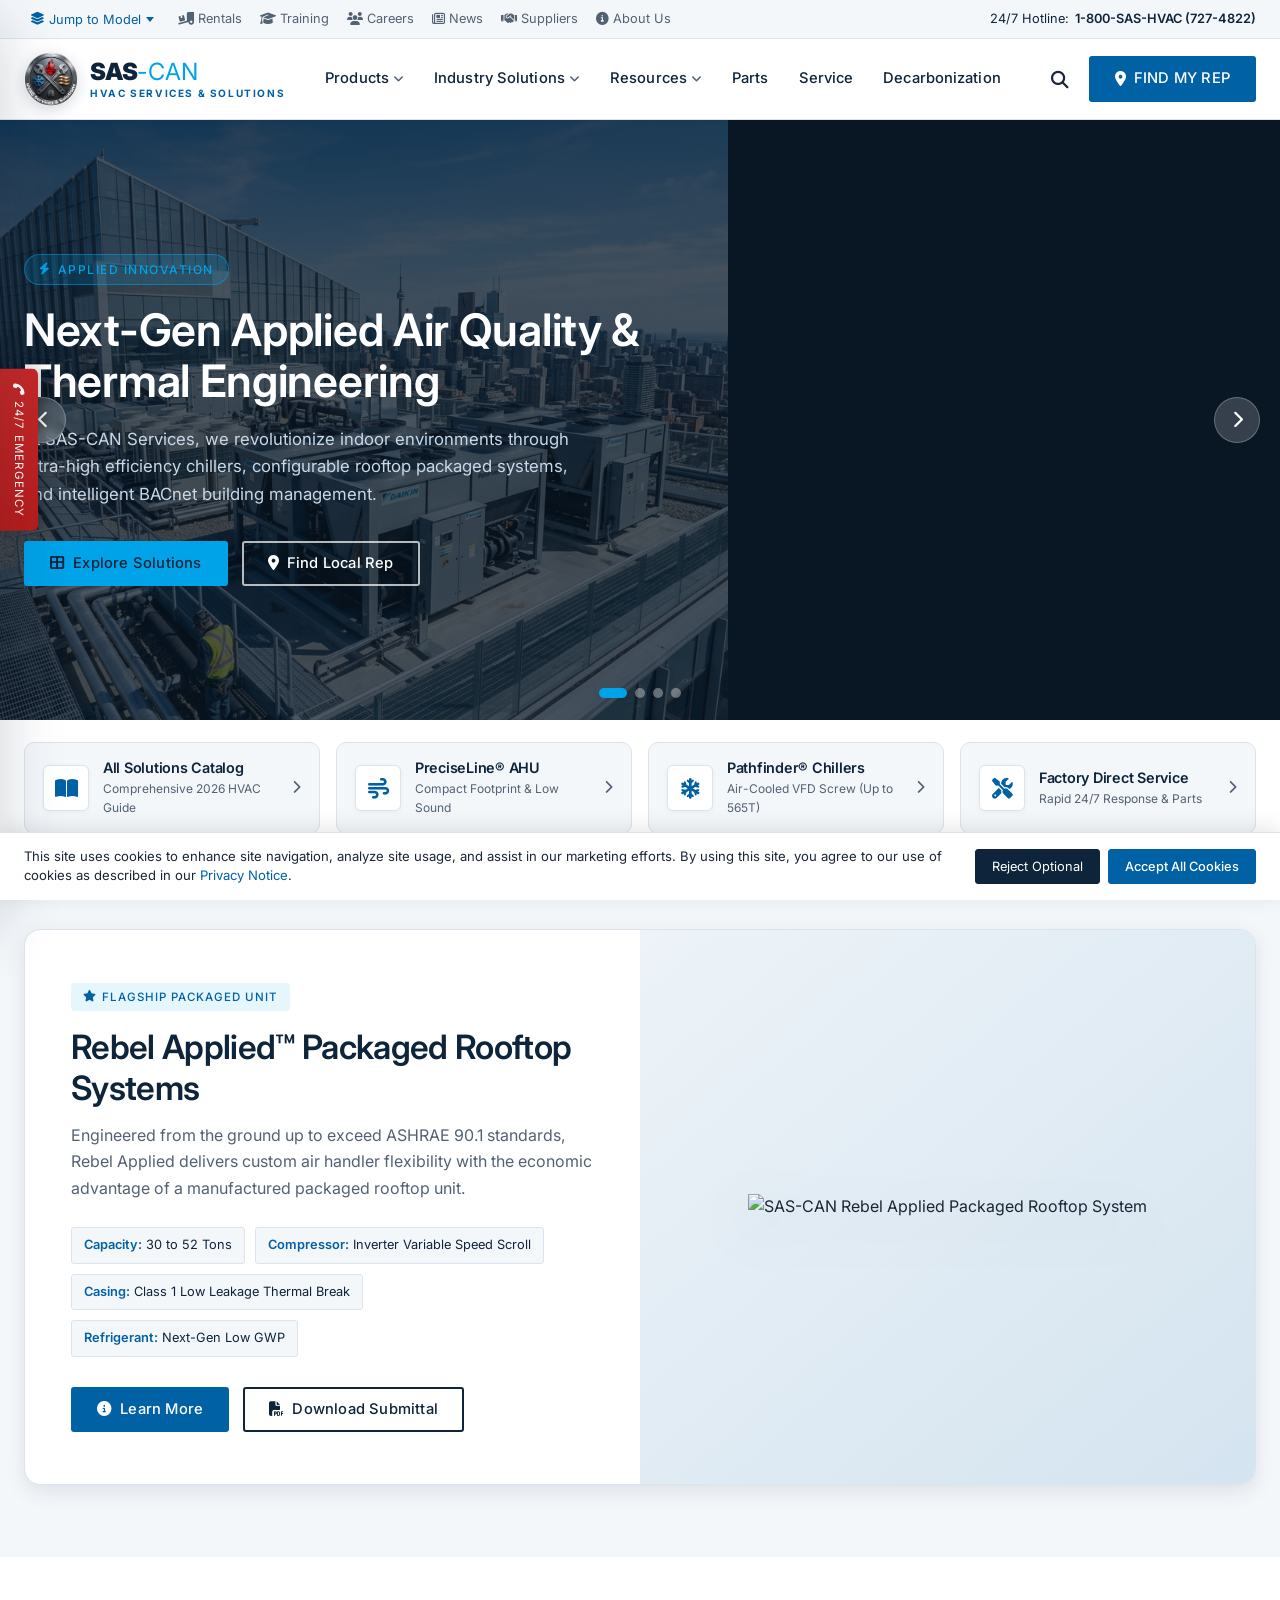
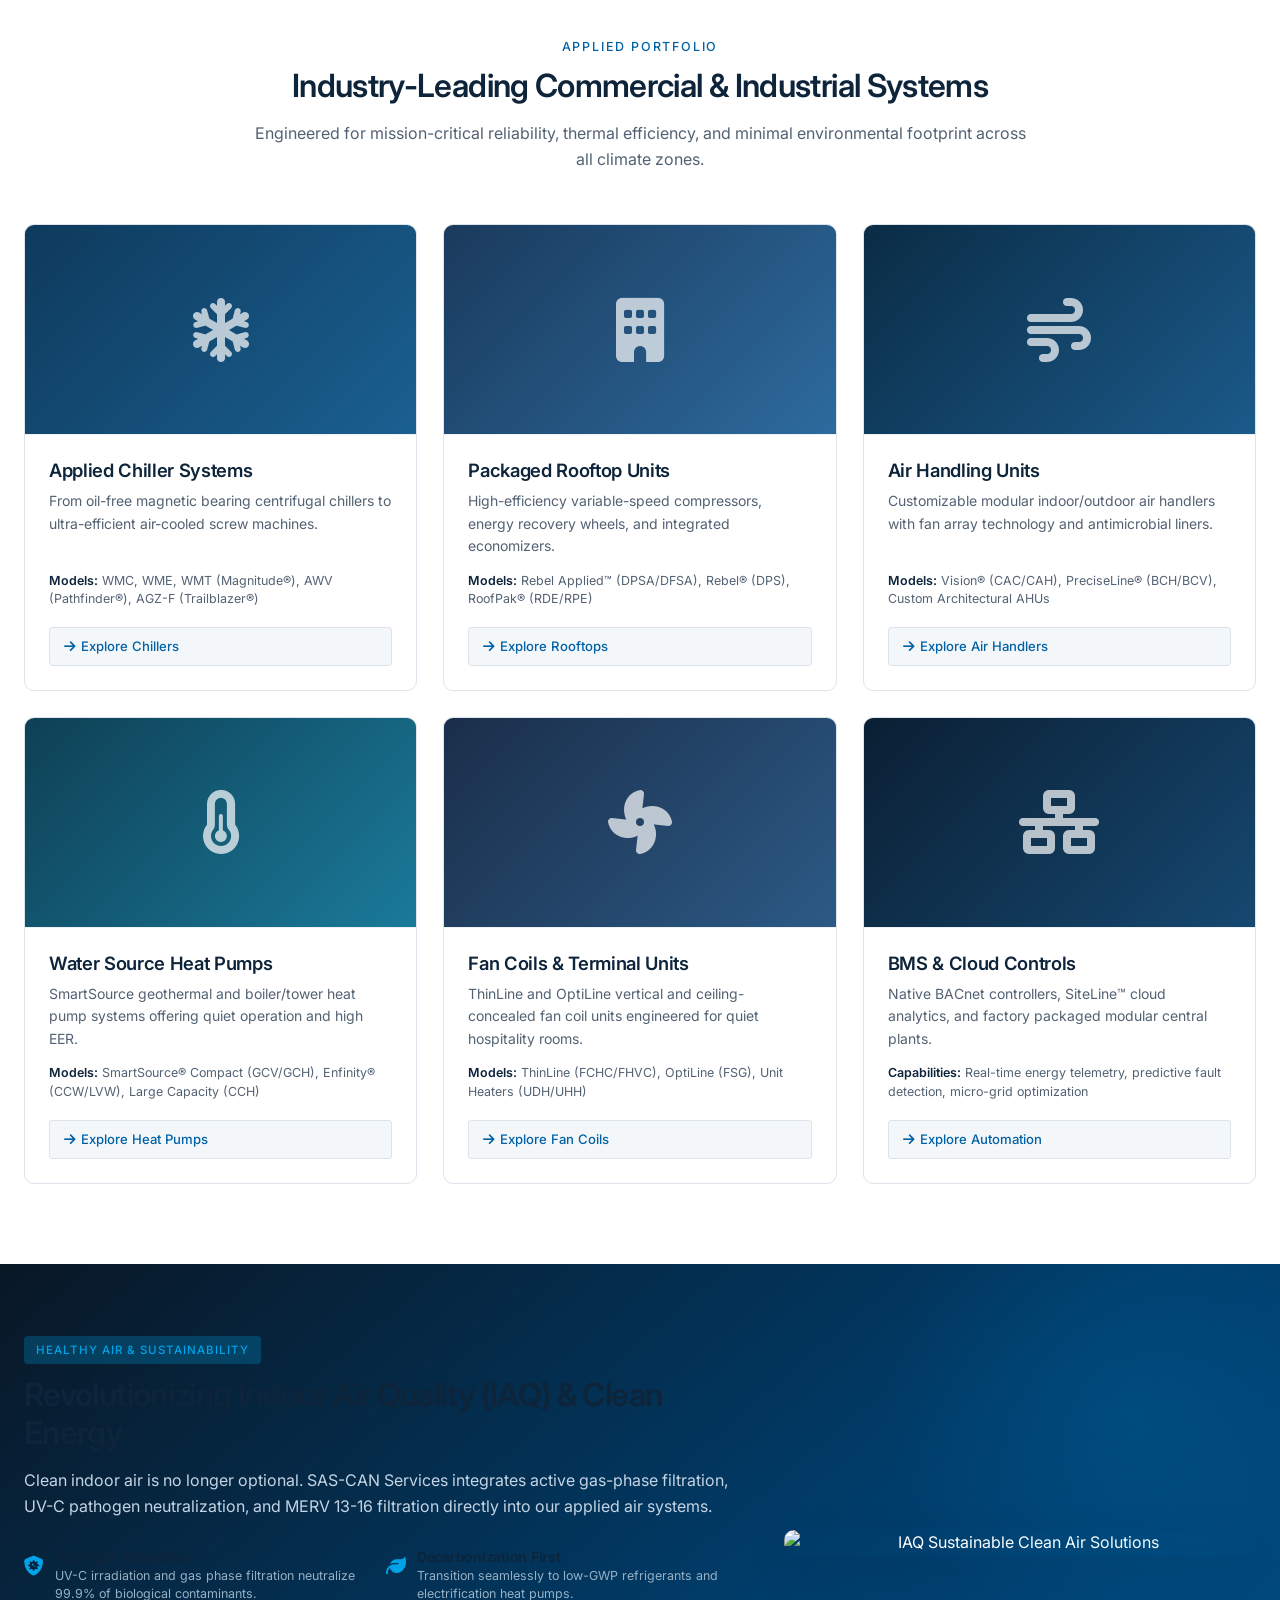
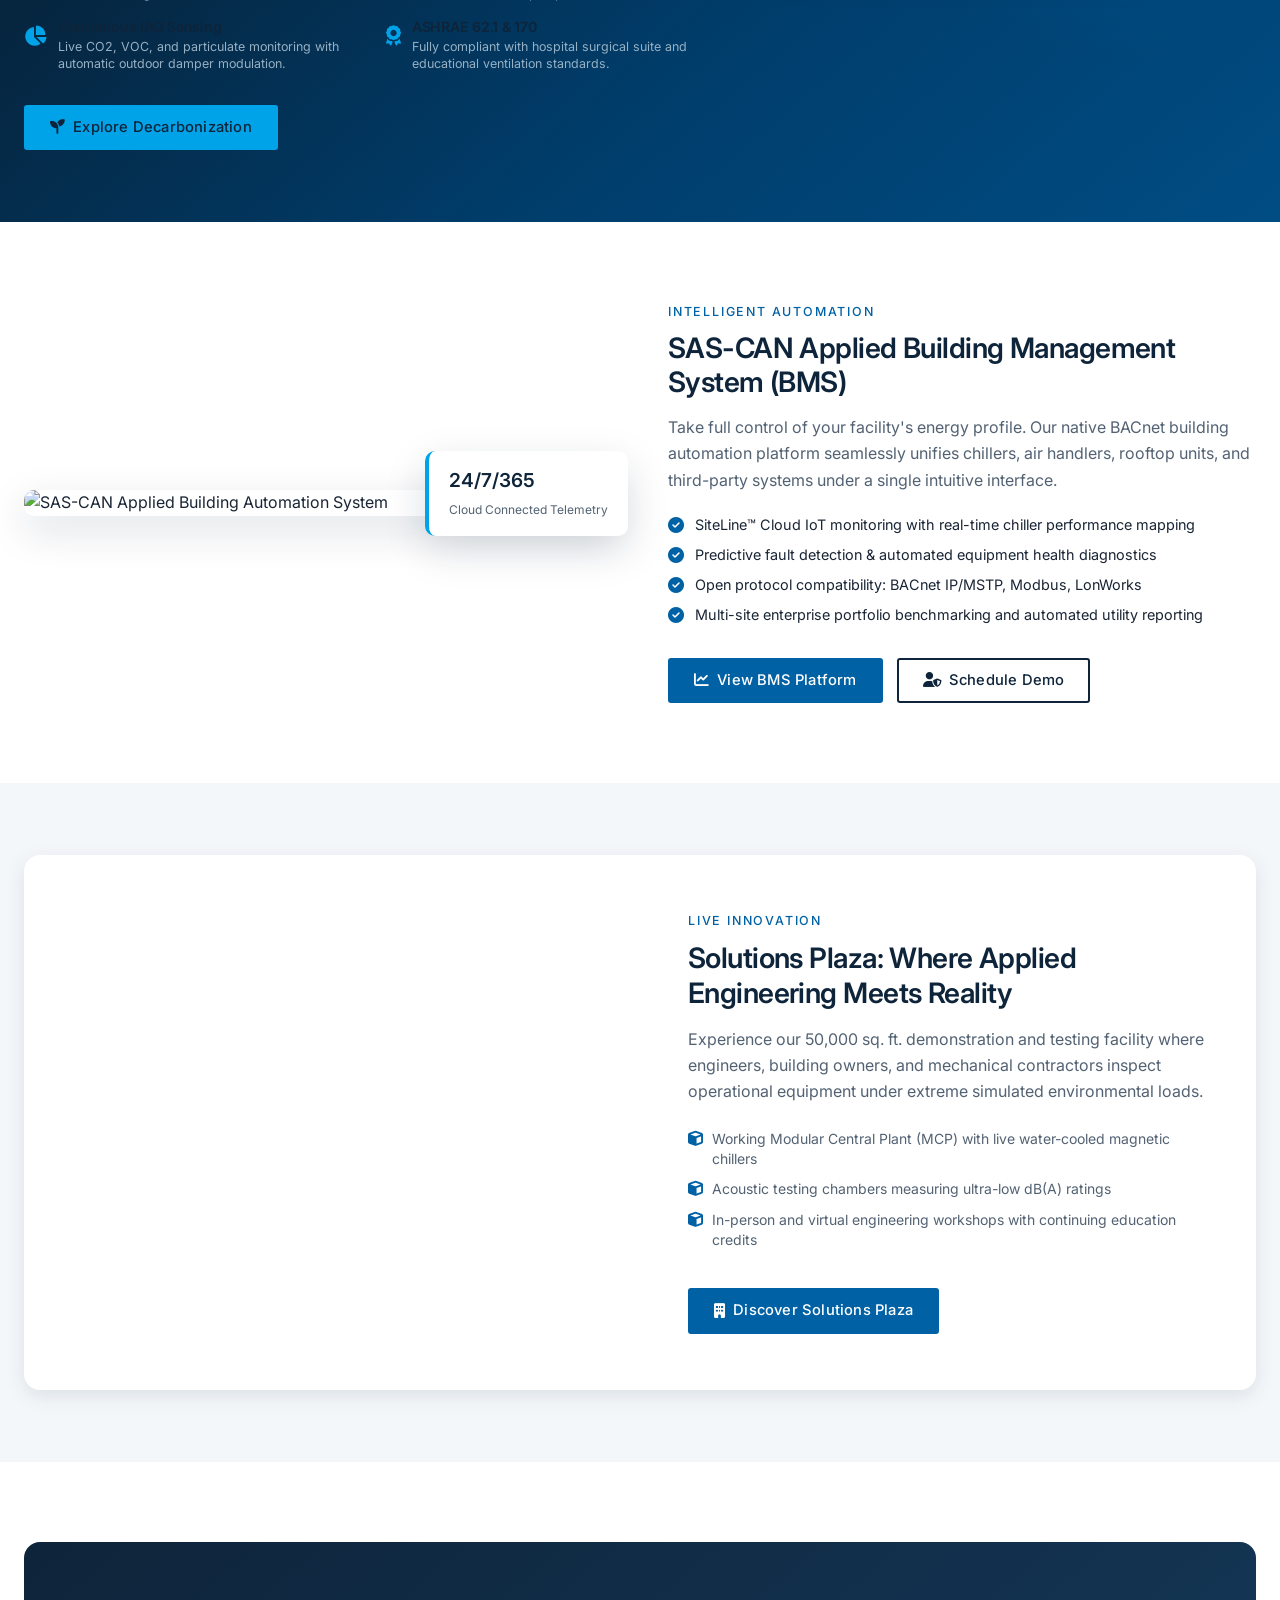
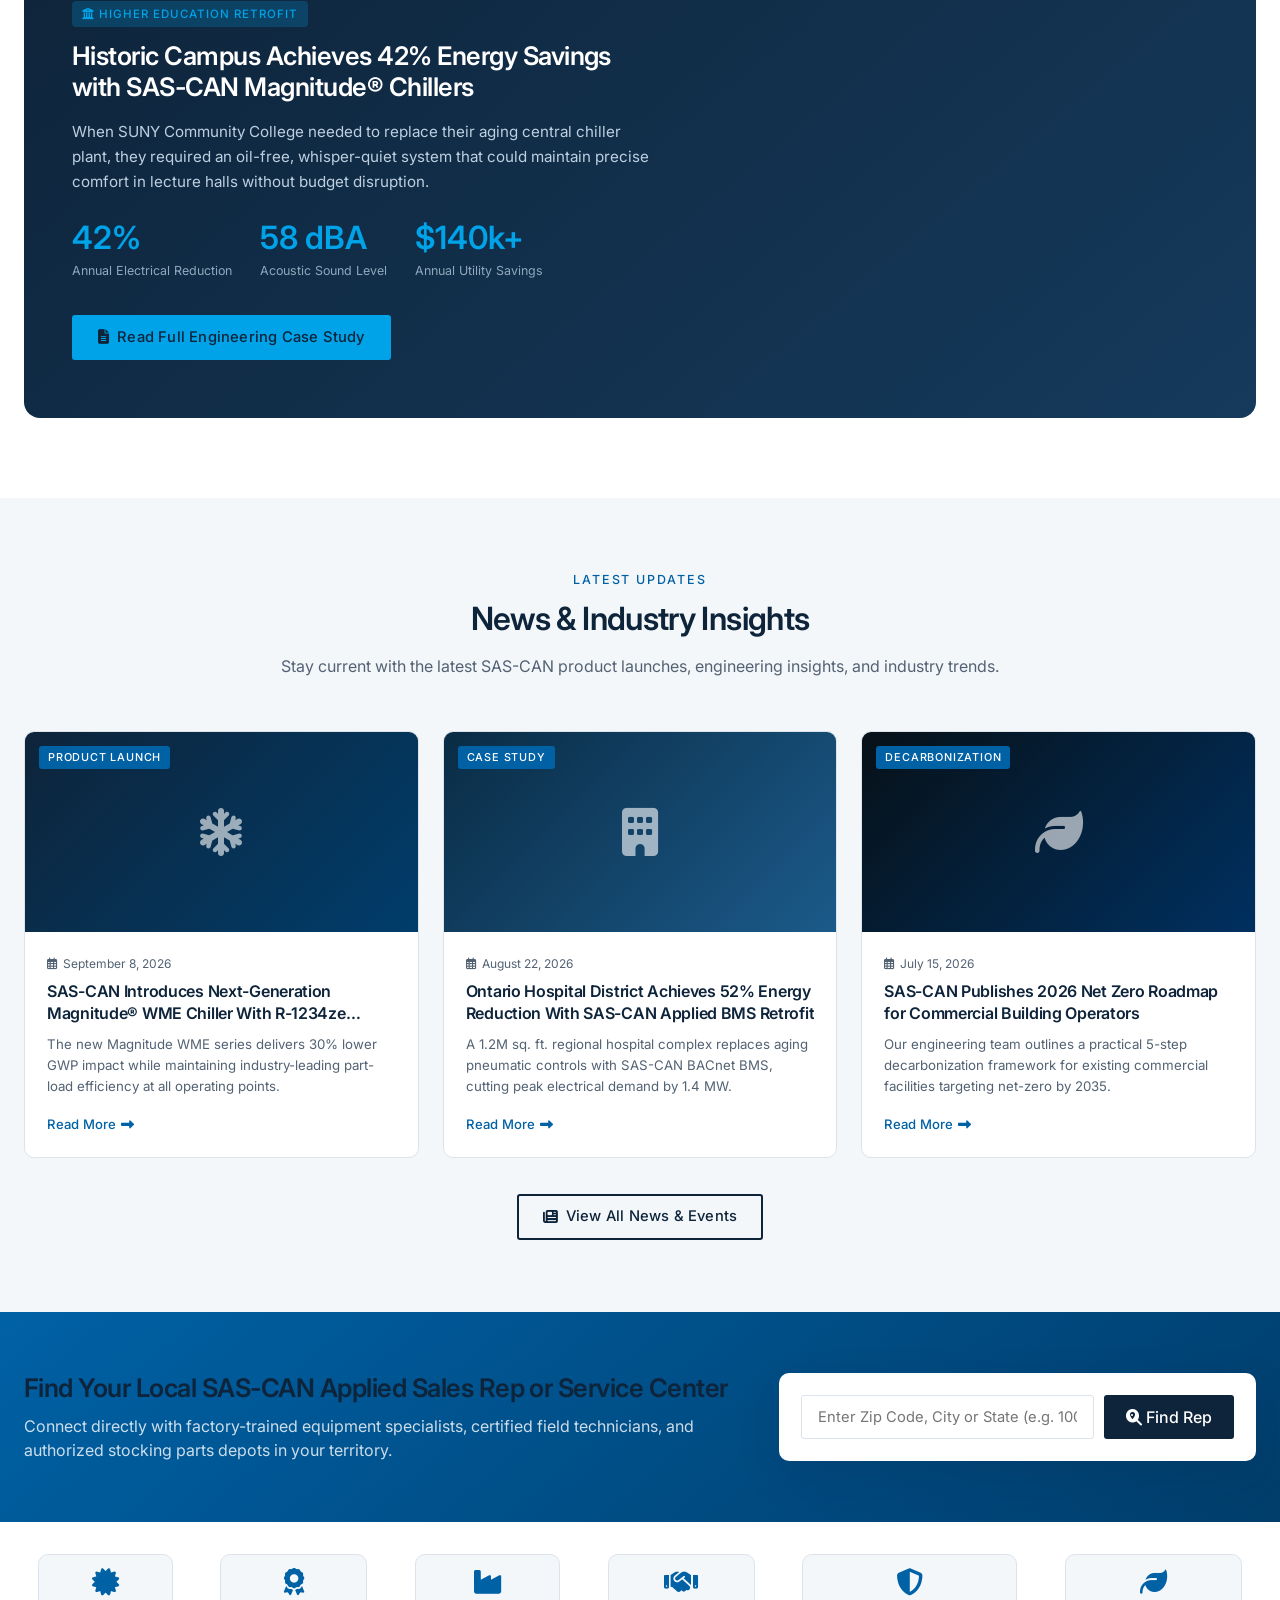
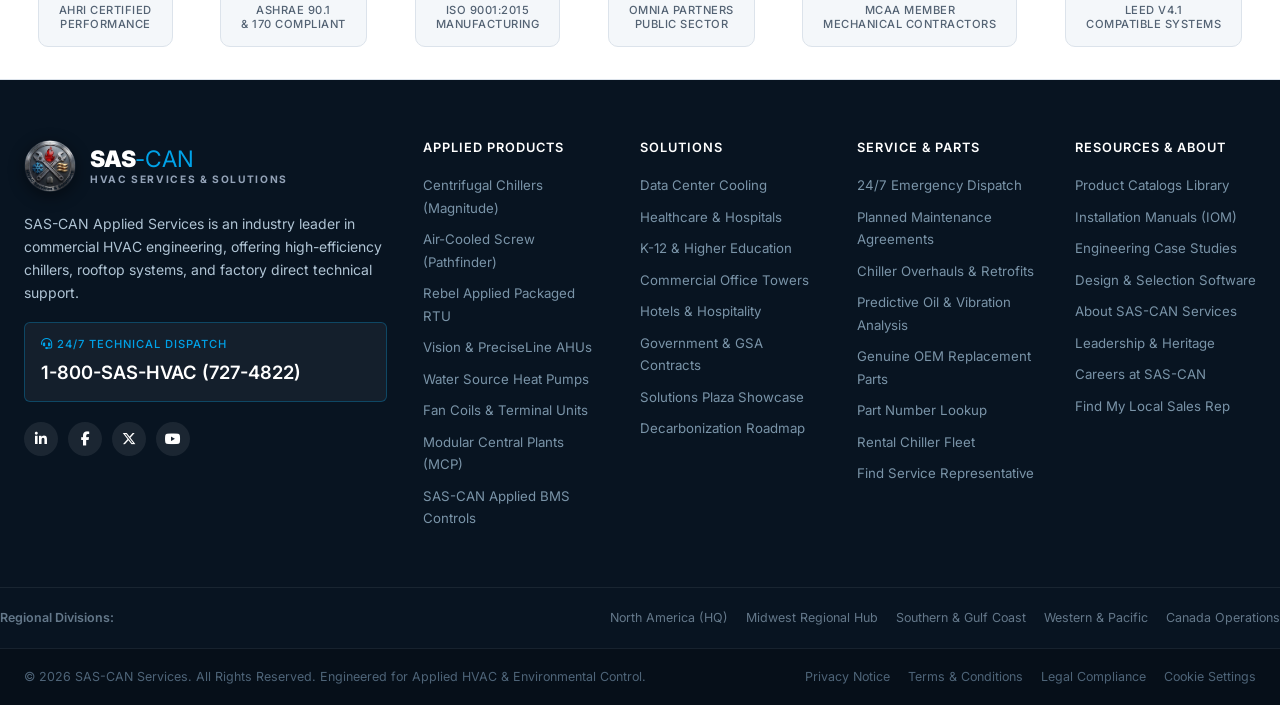
==== index.html @ 88816f7f "feat: complete SAS-CAN Services applied HVAC platform with custom branding, mega menus, and professi" ====
<!DOCTYPE html>
<html lang="en">
<head>
  <meta charset="UTF-8">
  <meta name="viewport" content="width=device-width, initial-scale=1.0">
  <title>SAS-CAN Services | Commercial &amp; Industrial Applied HVAC Solutions</title>
  <meta name="description" content="At SAS-CAN Services, we apply next-generation solutions to modern-day air quality and industrial cooling. Discover how we are revolutionizing indoor environments with high-efficiency chillers, rooftop systems, and intelligent BMS controls.">
  <meta property="og:title" content="SAS-CAN Services | Commercial &amp; Industrial Applied HVAC Solutions">
  <meta property="og:description" content="Next-gen solutions for modern indoor environments, chillers, air handlers, rooftop systems, and 24/7 factory service.">
  <meta property="og:type" content="website">

  <!-- Google Fonts: Roboto & Inter -->
  <link rel="preconnect" href="https://fonts.googleapis.com">
  <link rel="preconnect" href="https://fonts.gstatic.com" crossorigin>
  <link href="https://fonts.googleapis.com/css2?family=Inter:wght@400;500;600;700;800;900&family=Roboto:wght@300;400;500;700;900&display=swap" rel="stylesheet">

  <!-- FontAwesome Icons -->
  <link rel="stylesheet" href="https://cdnjs.cloudflare.com/ajax/libs/font-awesome/6.4.0/css/all.min.css">

  <!-- Master Stylesheet -->
  <link rel="stylesheet" href="assets/css/style.css">
  <!-- Favicon -->
  <link rel="icon" type="image/png" href="assets/images/logo.png">
  <link rel="apple-touch-icon" href="assets/images/logo.png">
</head>
<body>

  <!-- Skip to main content (Accessibility) -->
  <a href="#main-content" class="skip-link">Skip to main content</a>

  <!-- ==========================================================================
       TOP UTILITY BAR
       ========================================================================== -->
  <div class="top-utility-bar">
    <div class="container">
      <div class="top-utility-left">
        <!-- Jump to Model Interactive Picker -->
        <div class="jump-to-model-wrapper">
          <button type="button" class="jump-btn" id="jump-to-model-btn" aria-expanded="false">
            <i class="fas fa-layer-group"></i>
            <span>Jump to Model</span>
            <span class="jump-arrow"></span>
          </button>
          
          <div class="jump-dropdown" id="jump-model-menu">
            <input type="text" class="jump-search-input" id="jump-model-search" placeholder="Filter model code (e.g. WMC, BCH)...">
            <div class="jump-model-grid">
              <a href="rooftop-systems.html#rebel" class="jump-model-item">AEQ</a>
              <a href="chillers.html#trailblazer" class="jump-model-item">AGZ-F</a>
              <a href="rooftop-systems.html" class="jump-model-item">AR</a>
              <a href="rooftop-systems.html" class="jump-model-item">ARQ</a>
              <a href="air-handlers.html#preciseline" class="jump-model-item">BCH</a>
              <a href="air-handlers.html#preciseline" class="jump-model-item">BCV</a>
              <a href="air-handlers.html#vision" class="jump-model-item">CAC</a>
              <a href="air-handlers.html#vision" class="jump-model-item">CAH</a>
              <a href="products.html#heat-pumps" class="jump-model-item">CCH</a>
              <a href="products.html#heat-pumps" class="jump-model-item">CCW</a>
              <a href="rooftop-systems.html#rebel-applied" class="jump-model-item">DFSA</a>
              <a href="rooftop-systems.html#rebel" class="jump-model-item">DPS</a>
              <a href="rooftop-systems.html#rebel-applied" class="jump-model-item">DPSA</a>
              <a href="products.html#fan-coils" class="jump-model-item">FCHC</a>
              <a href="products.html#fan-coils" class="jump-model-item">FSG</a>
              <a href="products.html#heat-pumps" class="jump-model-item">GCV</a>
              <a href="products.html#filtration" class="jump-model-item">GPC</a>
              <a href="chillers.html#templifier" class="jump-model-item">HSC</a>
              <a href="products.html#modular" class="jump-model-item">MCP</a>
              <a href="rooftop-systems.html#maverick" class="jump-model-item">MPS I</a>
              <a href="rooftop-systems.html#maverick" class="jump-model-item">MPS II</a>
              <a href="products.html#vav" class="jump-model-item">MQFCI6</a>
              <a href="air-handlers.html#skyline" class="jump-model-item">OAC</a>
              <a href="rooftop-systems.html#roofpak" class="jump-model-item">RDE</a>
              <a href="products.html#heat-pumps" class="jump-model-item">SVC</a>
              <a href="products.html#self-contained" class="jump-model-item">SWP</a>
              <a href="chillers.html#magnitude" class="jump-model-item">WDC</a>
              <a href="chillers.html#magnitude" class="jump-model-item">WMC</a>
              <a href="chillers.html#magnitude" class="jump-model-item">WME</a>
              <a href="chillers.html#pathfinder" class="jump-model-item">AWV</a>
              <a href="chillers.html#navigator" class="jump-model-item">WWV</a>
            </div>
          </div>
        </div>

        <a href="products.html#rentals"><i class="fas fa-truck-loading"></i> Rentals</a>
        <a href="resources.html#training"><i class="fas fa-graduation-cap"></i> Training</a>
        <a href="about-us.html#careers"><i class="fas fa-users"></i> Careers</a>
        <a href="resources.html#news"><i class="far fa-newspaper"></i> News</a>
        <a href="about-us.html#suppliers"><i class="fas fa-handshake"></i> Suppliers</a>
        <a href="about-us.html"><i class="fas fa-info-circle"></i> About Us</a>
      </div>

      <div class="top-utility-right">
        <div class="top-phone-highlight">
          <span>24/7 Hotline:</span> <a href="tel:18007274822" style="color:var(--navy);font-weight:600;">1-800-SAS-HVAC (727-4822)</a>
        </div>
      </div>
    </div>
  </div>

  <!-- ==========================================================================
       MAIN SITE HEADER & MEGA MENUS
       ========================================================================== -->
  <header class="site-header">
    <div class="container header-inner">
      <!-- Custom SAS-CAN Vector Brand Logo -->
      <a href="index.html" class="brand-logo" title="SAS-CAN Services Homepage">
        <img src="assets/images/logo.png" alt="SAS-CAN Services Logo" class="brand-logo-img">
        <div class="brand-text">
          <span class="brand-title">SAS<span class="brand-accent">-CAN</span></span>
          <span class="brand-subtitle">HVAC SERVICES &amp; SOLUTIONS</span>
        </div>
      </a>

      <!-- Main Navigation -->
      <nav class="main-nav" aria-label="Main Navigation">
        <ul class="nav-list">

          <!-- Products Mega-Menu -->
          <li class="nav-item has-mega">
            <a href="products.html" class="nav-link active">Products <i class="fas fa-angle-down" style="font-size:0.75rem;margin-left:4px;"></i></a>
            <div class="mega-menu">
              <div class="container mega-grid-products">
                <!-- Col 1 -->
                <div>
                  <h4 class="mega-col-title">Rooftop &amp; Air Systems</h4>
                  <ul class="mega-link-list">
                    <li><a href="rooftop-systems.html">Rooftop Systems <span class="badge-tag">Rebel Applied</span></a></li>
                    <li><a href="rooftop-systems.html#rebel">Rebel Packaged Heat Pump</a></li>
                    <li><a href="rooftop-systems.html#roofpak">RoofPak Commercial (Up to 150T)</a></li>
                    <li><a href="rooftop-systems.html#maverick">Maverick Packaged Units</a></li>
                    <li><a href="air-handlers.html">Air Handlers Overview</a></li>
                    <li><a href="air-handlers.html#vision">Vision Indoor Air Handlers</a></li>
                    <li><a href="air-handlers.html#preciseline">PreciseLine Compact AHU</a></li>
                    <li><a href="air-handlers.html#custom">Custom Air Handling Units</a></li>
                  </ul>
                </div>

                <!-- Col 2 -->
                <div>
                  <h4 class="mega-col-title">Chillers &amp; Applied</h4>
                  <ul class="mega-link-list">
                    <li><a href="chillers.html">Chillers Family Overview</a></li>
                    <li><a href="chillers.html#magnitude">Magnitude&reg; Centrifugal (Magnetic)</a></li>
                    <li><a href="chillers.html#pathfinder">Pathfinder&reg; Air-Cooled Screw</a></li>
                    <li><a href="chillers.html#trailblazer">Trailblazer&reg; Air-Cooled Scroll</a></li>
                    <li><a href="chillers.html#navigator">Navigator&reg; Water-Cooled Screw</a></li>
                    <li><a href="chillers.html#templifier">Templifier&reg; Heat Recovery Chiller</a></li>
                    <li><a href="products.html#condensers">Air-Cooled Condensers</a></li>
                    <li><a href="products.html#rentals">Rental Chiller Systems</a></li>
                  </ul>
                </div>

                <!-- Col 3 -->
                <div>
                  <h4 class="mega-col-title">Terminal &amp; Specialty</h4>
                  <ul class="mega-link-list">
                    <li><a href="products.html#fan-coils">Fan Coils (ThinLine &amp; OptiLine)</a></li>
                    <li><a href="products.html#heat-pumps">Water Source Heat Pumps (WSHP)</a></li>
                    <li><a href="products.html#self-contained">Self-Contained Systems (SWP)</a></li>
                    <li><a href="products.html#vav">VAV Terminal Units</a></li>
                    <li><a href="products.html#unit-ventilators">Unit Ventilators</a></li>
                    <li><a href="products.html#coils">Chilled Water &amp; DX Coils</a></li>
                    <li><a href="products.html#filtration">Gas-Phase Filtration &amp; IAQ</a></li>
                  </ul>
                </div>

                <!-- Col 4 -->
                <div>
                  <h4 class="mega-col-title">Controls &amp; Plant</h4>
                  <ul class="mega-link-list">
                    <li><a href="products.html#bms">SAS-CAN Applied BMS Controls</a></li>
                    <li><a href="products.html#siteline">SiteLine&#8482; Cloud IoT Monitoring</a></li>
                    <li><a href="products.html#modular">Modular Central Plants (MCP)</a></li>
                    <li><a href="decarbonization.html">Decarbonization Technologies</a></li>
                    <li><a href="services.html">Factory Certified Services</a></li>
                    <li><a href="parts.html">Genuine OEM Replacement Parts</a></li>
                  </ul>
                </div>

                <!-- Col 5: Featured Card -->
                <div class="mega-featured-card">
                  <div>
                    <span class="badge-tag" style="background:#00a2e8;color:#0e243a;margin-bottom:8px;display:inline-block;">2026 Edition</span>
                    <h4>All Solutions Catalog</h4>
                    <p>Get the complete 84-page engineering guide covering our comprehensive applied HVAC portfolio.</p>
                  </div>
                  <a href="resources.html#catalog" class="btn-card"><i class="fas fa-download"></i> Download Catalog</a>
                </div>
              </div>
            </div>
          </li>

          <!-- Industry Solutions Mega-Menu -->
          <li class="nav-item has-mega">
            <a href="industry-solutions.html" class="nav-link">Industry Solutions <i class="fas fa-angle-down" style="font-size:0.75rem;margin-left:4px;"></i></a>
            <div class="mega-menu">
              <div class="container mega-grid-solutions">
                <div>
                  <h4 class="mega-col-title">Mission-Critical &amp; Health</h4>
                  <a href="industry-solutions.html#datacenter" class="solution-card-link">
                    <div class="solution-icon"><i class="fas fa-server"></i></div>
                    <div class="solution-info">
                      <h5>Data Centers</h5>
                      <p>Ultra-reliable free-cooling chillers &amp; modular plants.</p>
                    </div>
                  </a>
                  <a href="industry-solutions.html#healthcare" class="solution-card-link">
                    <div class="solution-icon"><i class="fas fa-hospital"></i></div>
                    <div class="solution-info">
                      <h5>Healthcare &amp; Hospitals</h5>
                      <p>ASHRAE 170 compliance, HEPA filtration &amp; cleanrooms.</p>
                    </div>
                  </a>
                  <a href="industry-solutions.html#iaq" class="solution-card-link">
                    <div class="solution-icon"><i class="fas fa-wind"></i></div>
                    <div class="solution-info">
                      <h5>Indoor Air Quality (IAQ)</h5>
                      <p>Next-gen air purification and virus protection.</p>
                    </div>
                  </a>
                </div>

                <div>
                  <h4 class="mega-col-title">Commercial &amp; Education</h4>
                  <a href="industry-solutions.html#education" class="solution-card-link">
                    <div class="solution-icon"><i class="fas fa-school"></i></div>
                    <div class="solution-info">
                      <h5>K-12 &amp; Higher Education</h5>
                      <p>Acoustically silent classrooms &amp; lowest life cycle cost.</p>
                    </div>
                  </a>
                  <a href="industry-solutions.html#commercial" class="solution-card-link">
                    <div class="solution-icon"><i class="fas fa-building"></i></div>
                    <div class="solution-info">
                      <h5>Commercial Office Towers</h5>
                      <p>Tenant submetering, zone comfort &amp; energy ratings.</p>
                    </div>
                  </a>
                  <a href="industry-solutions.html#retail" class="solution-card-link">
                    <div class="solution-icon"><i class="fas fa-shopping-bag"></i></div>
                    <div class="solution-info">
                      <h5>Retail &amp; Supermarkets</h5>
                      <p>High-efficiency packaged rooftops with heat recovery.</p>
                    </div>
                  </a>
                </div>

                <div>
                  <h4 class="mega-col-title">Specialty &amp; Public</h4>
                  <a href="industry-solutions.html#sports" class="solution-card-link">
                    <div class="solution-icon"><i class="fas fa-ticket-alt"></i></div>
                    <div class="solution-info">
                      <h5>Sports &amp; Entertainment</h5>
                      <p>Massive CFM airflow and rapid load adaptation.</p>
                    </div>
                  </a>
                  <a href="industry-solutions.html#hospitality" class="solution-card-link">
                    <div class="solution-icon"><i class="fas fa-hotel"></i></div>
                    <div class="solution-info">
                      <h5>Hotels &amp; Hospitality</h5>
                      <p>Whisper-quiet fan coils &amp; intelligent occupancy BMS.</p>
                    </div>
                  </a>
                  <a href="industry-solutions.html#government" class="solution-card-link">
                    <div class="solution-icon"><i class="fas fa-landmark"></i></div>
                    <div class="solution-info">
                      <h5>Government &amp; GSA</h5>
                      <p>OMNIA Partners cooperative purchasing program.</p>
                    </div>
                  </a>
                </div>

                <div class="mega-featured-card">
                  <div>
                    <span class="badge-tag" style="background:#00a2e8;color:#0e243a;margin-bottom:8px;display:inline-block;">Engineering Lab</span>
                    <h4>Solutions Plaza</h4>
                    <p>Experience our live innovation center featuring operational magnetic chillers and live air handler testing.</p>
                  </div>
                  <a href="industry-solutions.html#solutions-plaza" class="btn-card"><i class="fas fa-eye"></i> Explore Plaza</a>
                </div>
              </div>
            </div>
          </li>

          <!-- Resources Mega-Menu -->
          <li class="nav-item has-mega">
            <a href="resources.html" class="nav-link">Resources <i class="fas fa-angle-down" style="font-size:0.75rem;margin-left:4px;"></i></a>
            <div class="mega-menu">
              <div class="container mega-grid-resources">
                <div>
                  <h4 class="mega-col-title">Documentation &amp; Manuals</h4>
                  <ul class="mega-link-list">
                    <li><a href="resources.html#catalogs"><i class="fas fa-file-alt"></i> Product Catalogs Library</a></li>
                    <li><a href="resources.html#iom"><i class="fas fa-tools"></i> Installation &amp; Operation Manuals (IOM)</a></li>
                    <li><a href="resources.html#brochures"><i class="fas fa-book-open"></i> Technical Product Brochures</a></li>
                    <li><a href="resources.html#submittals"><i class="fas fa-clipboard-check"></i> Submittal Data Sheets</a></li>
                  </ul>
                </div>

                <div>
                  <h4 class="mega-col-title">Engineering &amp; Design</h4>
                  <ul class="mega-link-list">
                    <li><a href="resources.html#software"><i class="fas fa-desktop"></i> Design Software &amp; Selection Tools</a></li>
                    <li><a href="resources.html#controls"><i class="fas fa-network-wired"></i> Controls &amp; BACnet Integration</a></li>
                    <li><a href="resources.html#bim"><i class="fas fa-cubes"></i> BIM / Revit 3D Models</a></li>
                    <li><a href="resources.html#archived"><i class="fas fa-archive"></i> Archived Legacy Documentation</a></li>
                  </ul>
                </div>

                <div>
                  <h4 class="mega-col-title">Case Studies &amp; Media</h4>
                  <ul class="mega-link-list">
                    <li><a href="resources.html#casestudies"><i class="fas fa-chart-line"></i> Engineering Case Studies</a></li>
                    <li><a href="resources.html#videos"><i class="fas fa-video"></i> Video Library &amp; Tech Webinars</a></li>
                    <li><a href="resources.html#photos"><i class="fas fa-camera"></i> Equipment Photo Gallery</a></li>
                  </ul>
                </div>

                <div class="mega-featured-card">
                  <div>
                    <h4>Need Selection Software?</h4>
                    <p>Run energy simulations, acoustic ratings, and equipment sizing with our proprietary engineer suite.</p>
                  </div>
                  <a href="resources.html#software" class="btn-card"><i class="fas fa-download"></i> Access Software</a>
                </div>
              </div>
            </div>
          </li>

          <!-- Direct Links -->
          <li class="nav-item"><a href="parts.html" class="nav-link">Parts</a></li>
          <li class="nav-item"><a href="services.html" class="nav-link">Service</a></li>
          <li class="nav-item"><a href="decarbonization.html" class="nav-link">Decarbonization</a></li>
        </ul>
      </nav>

      <!-- Right Action Items -->
      <div class="header-actions">
        <!-- Global Search Trigger -->
        <button type="button" class="header-search-btn trigger-global-search" title="Search products, manuals and parts" aria-label="Search">
          <i class="fas fa-search"></i>
        </button>

        <!-- Find My Rep CTA -->
        <a href="rep-locator.html" class="btn btn-rep-locator">
          <i class="fas fa-map-marker-alt"></i> Find My Rep
        </a>

        <!-- Mobile Drawer Toggle -->
        <button type="button" class="mobile-toggle" id="mobile-menu-toggle" aria-label="Open mobile navigation">
          <i class="fas fa-bars"></i>
        </button>
      </div>
    </div>
  </header>

  <!-- ==========================================================================
       GLOBAL SEARCH OVERLAY
       ========================================================================== -->
  <div class="search-overlay" id="global-search-overlay">
    <div class="search-overlay-inner">
      <button type="button" class="search-overlay-close" id="global-search-close" aria-label="Close search">&times;</button>
      <form class="search-form-global" id="global-search-form">
        <input type="search" class="search-input-global" id="global-search-input" placeholder="Search products, model codes, manuals, or parts..." autocomplete="off">
        <button type="submit" class="search-btn-global">Search</button>
      </form>
      <div class="search-suggestions-title">Trending Searches:</div>
      <div class="search-tags">
        <span class="search-tag" data-search="Magnitude">Magnitude Chillers</span>
        <span class="search-tag" data-search="Rebel Applied">Rebel Applied RTU</span>
        <span class="search-tag" data-search="PreciseLine">PreciseLine AHU</span>
        <span class="search-tag" data-search="BMS">Building Automation (BMS)</span>
        <span class="search-tag" data-search="Pathfinder">Pathfinder Chiller</span>
        <span class="search-tag" data-search="IOM">IOM Manuals</span>
        <span class="search-tag" data-search="Compressor">OEM Compressors</span>
      </div>
    </div>
  </div>

  <!-- ==========================================================================
       MOBILE NAVIGATION DRAWER
       ========================================================================== -->
  <!-- Mobile Drawer Overlay -->
  <div class="mobile-drawer-overlay"></div>

  <!-- Mobile Navigation Drawer -->
  <nav id="mobile-drawer" aria-label="Mobile Navigation">
    <div class="mobile-drawer-header">
      <a href="index.html" class="drawer-brand-logo" title="SAS-CAN Services Homepage">
        <img src="assets/images/logo.png" alt="SAS-CAN Services Logo" class="drawer-logo-img">
        <div class="brand-text">
          <span class="brand-title" style="font-size:1.25rem;">SAS<span class="brand-accent">-CAN</span></span>
          <span class="brand-subtitle" style="font-size:0.58rem;letter-spacing:1.2px;">HVAC SERVICES</span>
        </div>
      </a>
      <button type="button" class="mobile-drawer-close" aria-label="Close navigation">&times;</button>
    </div>

    <ul class="mobile-nav-list">
      <li><a href="index.html" class="mobile-nav-link"><i class="fas fa-home"></i> Home</a></li>
      <li><a href="products.html" class="mobile-nav-link"><i class="fas fa-th-large"></i> Products Overview</a></li>
      <li><a href="chillers.html" class="mobile-sub-link">Chillers &amp; Magnitude</a></li>
      <li><a href="rooftop-systems.html" class="mobile-sub-link">Rooftop Systems &amp; Rebel</a></li>
      <li><a href="air-handlers.html" class="mobile-sub-link">Air Handlers &amp; PreciseLine</a></li>
      <li><a href="industry-solutions.html" class="mobile-nav-link"><i class="fas fa-industry"></i> Industry Solutions</a></li>
      <li><a href="resources.html" class="mobile-nav-link"><i class="fas fa-book"></i> Engineering Resources</a></li>
      <li><a href="parts.html" class="mobile-nav-link"><i class="fas fa-cogs"></i> OEM Parts Depot</a></li>
      <li><a href="services.html" class="mobile-nav-link"><i class="fas fa-tools"></i> 24/7 Factory Services</a></li>
      <li><a href="decarbonization.html" class="mobile-nav-link"><i class="fas fa-leaf"></i> Decarbonization</a></li>
      <li><a href="about-us.html" class="mobile-nav-link"><i class="fas fa-info-circle"></i> About SAS-CAN</a></li>
      <li><a href="rep-locator.html" class="mobile-nav-link" style="color:var(--blue)"><i class="fas fa-map-marker-alt"></i> Find My Rep</a></li>
    </ul>

    <div class="mobile-drawer-footer">
      <span class="footer-label"><i class="fas fa-headset" style="color:var(--cyan)"></i> Emergency 24/7 Dispatch</span>
      <a href="tel:18007274822" class="footer-phone"><i class="fas fa-phone-alt"></i> 1-800-SAS-HVAC</a>
    </div>
  </nav>

  <!-- ==========================================================================
       HERO CAROUSEL SLIDER SECTION
       ========================================================================== -->
  <section class="hero-slider-section" id="main-content">
    <div class="hero-slider-container">

      <!-- Slide 1: Next-Gen Applied Solutions & Rooftop (Active) -->
      <div class="hero-slide active" style="background-image: url('assets/images/hero-rooftop.jpg');">
        <div class="hero-overlay"></div>
        <div class="container">
          <div class="hero-content">
            <span class="hero-eyebrow"><i class="fas fa-bolt"></i> Applied Innovation</span>
            <h1 class="hero-title">Next-Gen Applied Air Quality &amp; Thermal Engineering</h1>
            <p class="hero-description">
              At SAS-CAN Services, we revolutionize indoor environments through ultra-high efficiency chillers, configurable rooftop packaged systems, and intelligent BACnet building management.
            </p>
            <div class="hero-buttons">
              <a href="products.html" class="btn btn-cyan"><i class="fas fa-th-large"></i> Explore Solutions</a>
              <a href="rep-locator.html" class="btn btn-outline-white"><i class="fas fa-map-marker-alt"></i> Find Local Rep</a>
            </div>
          </div>
        </div>
      </div>

      <!-- Slide 2: Magnitude Oil-Free Magnetic Bearing Chillers -->
      <div class="hero-slide" style="background-image: url('assets/images/hero-chiller.jpg');">
        <div class="hero-overlay"></div>
        <div class="container">
          <div class="hero-content">
            <span class="hero-eyebrow"><i class="fas fa-shield-alt"></i> Zero Friction Magnetic Levitation</span>
            <h2 class="hero-title">Magnitude&reg; Magnetic Bearing Centrifugal Chillers</h2>
            <p class="hero-description">
              Industry-leading magnetic bearing technology eliminates oil management, provides whisper-quiet sound levels, and slashes lifecycle operating costs by up to 40%.
            </p>
            <div class="hero-buttons">
              <a href="chillers.html#magnitude" class="btn btn-cyan"><i class="fas fa-arrow-right"></i> Explore Magnitude</a>
              <a href="services.html" class="btn btn-outline-white"><i class="fas fa-headset"></i> Chiller Overhauls</a>
            </div>
          </div>
        </div>
      </div>

      <!-- Slide 3: PreciseLine Compact Air Handlers -->
      <div class="hero-slide" style="background-image: url('assets/images/hero-airhandlers.jpg');">
        <div class="hero-overlay"></div>
        <div class="container">
          <div class="hero-content">
            <span class="hero-eyebrow"><i class="fas fa-wind"></i> Superior Air Quality</span>
            <h2 class="hero-title">PreciseLine&reg; Compact Air Handling Units</h2>
            <p class="hero-description">
              Engineered to fit into tight mechanical spaces without sacrificing premium thermal break performance, advanced fan arrays, and HEPA-grade filtration.
            </p>
            <div class="hero-buttons">
              <a href="air-handlers.html#preciseline" class="btn btn-cyan"><i class="fas fa-sliders-h"></i> Configure Unit</a>
              <a href="resources.html#brochures" class="btn btn-outline-white"><i class="fas fa-download"></i> View Specs</a>
            </div>
          </div>
        </div>
      </div>

      <!-- Slide 4: 24/7 Factory Certified Emergency Service -->
      <div class="hero-slide" style="background-image: url('assets/images/hero-service.jpg');">
        <div class="hero-overlay"></div>
        <div class="container">
          <div class="hero-content">
            <span class="hero-eyebrow"><i class="fas fa-wrench"></i> Certified Technicians</span>
            <h2 class="hero-title">24/7/365 Emergency Service &amp; Factory Maintenance</h2>
            <p class="hero-description">
              Our factory-trained technicians keep mission-critical facilities running at peak efficiency with predictive oil analysis, chiller overhaul services, and genuine OEM parts.
            </p>
            <div class="hero-buttons">
              <a href="services.html" class="btn btn-cyan"><i class="fas fa-calendar-check"></i> Request Service</a>
              <a href="tel:18007274822" class="btn btn-outline-white"><i class="fas fa-phone-alt"></i> Call 1-800-SAS-HVAC</a>
            </div>
          </div>
        </div>
      </div>

    </div>

    <!-- Slider Nav Controls -->
    <button type="button" class="slider-ctrl-btn slider-prev" id="hero-slider-prev" aria-label="Previous slide"><i class="fas fa-chevron-left"></i></button>
    <button type="button" class="slider-ctrl-btn slider-next" id="hero-slider-next" aria-label="Next slide"><i class="fas fa-chevron-right"></i></button>

    <!-- Slider Dots -->
    <div class="slider-dots">
      <button type="button" class="slider-dot active" aria-label="Slide 1"></button>
      <button type="button" class="slider-dot" aria-label="Slide 2"></button>
      <button type="button" class="slider-dot" aria-label="Slide 3"></button>
      <button type="button" class="slider-dot" aria-label="Slide 4"></button>
    </div>
  </section>

  <!-- ==========================================================================
       QUICK ACCESS HIGHLIGHT BAR
       ========================================================================== -->
  <section class="quick-tiles-bar">
    <div class="container">
      <div class="quick-tiles-grid">
        <a href="resources.html#catalogs" class="quick-tile">
          <div class="quick-tile-icon"><i class="fas fa-book-open"></i></div>
          <div class="quick-tile-text">
            <h4>All Solutions Catalog</h4>
            <p>Comprehensive 2026 HVAC Guide</p>
          </div>
          <i class="fas fa-chevron-right quick-tile-arrow"></i>
        </a>

        <a href="air-handlers.html#preciseline" class="quick-tile">
          <div class="quick-tile-icon"><i class="fas fa-wind"></i></div>
          <div class="quick-tile-text">
            <h4>PreciseLine&reg; AHU</h4>
            <p>Compact Footprint &amp; Low Sound</p>
          </div>
          <i class="fas fa-chevron-right quick-tile-arrow"></i>
        </a>

        <a href="chillers.html#pathfinder" class="quick-tile">
          <div class="quick-tile-icon"><i class="fas fa-snowflake"></i></div>
          <div class="quick-tile-text">
            <h4>Pathfinder&reg; Chillers</h4>
            <p>Air-Cooled VFD Screw (Up to 565T)</p>
          </div>
          <i class="fas fa-chevron-right quick-tile-arrow"></i>
        </a>

        <a href="services.html" class="quick-tile">
          <div class="quick-tile-icon"><i class="fas fa-tools"></i></div>
          <div class="quick-tile-text">
            <h4>Factory Direct Service</h4>
            <p>Rapid 24/7 Response &amp; Parts</p>
          </div>
          <i class="fas fa-chevron-right quick-tile-arrow"></i>
        </a>
      </div>
    </div>
  </section>

  <!-- ==========================================================================
       PRODUCT SPOTLIGHT SECTION (REBEL APPLIED)
       ========================================================================== -->
  <section class="spotlight-section">
    <div class="container">
      <div class="spotlight-card">
        <div class="spotlight-info">
          <span class="spotlight-badge"><i class="fas fa-star"></i> Flagship Packaged Unit</span>
          <h2 class="spotlight-title">Rebel Applied&trade; Packaged Rooftop Systems</h2>
          <p class="spotlight-desc">
            Engineered from the ground up to exceed ASHRAE 90.1 standards, Rebel Applied delivers custom air handler flexibility with the economic advantage of a manufactured packaged rooftop unit.
          </p>

          <div class="spec-pills">
            <div class="spec-pill"><strong>Capacity:</strong> 30 to 52 Tons</div>
            <div class="spec-pill"><strong>Compressor:</strong> Inverter Variable Speed Scroll</div>
            <div class="spec-pill"><strong>Casing:</strong> Class 1 Low Leakage Thermal Break</div>
            <div class="spec-pill"><strong>Refrigerant:</strong> Next-Gen Low GWP</div>
          </div>

          <div style="display:flex;gap:14px;flex-wrap:wrap;">
            <a href="rooftop-systems.html#rebel-applied" class="btn btn-primary"><i class="fas fa-info-circle"></i> Learn More</a>
            <a href="resources.html#rebel-submittal" class="btn btn-outline-navy"><i class="fas fa-file-pdf"></i> Download Submittal</a>
          </div>
        </div>

        <div class="spotlight-image">
          <img src="https://dotcom.blob.core.windows.net/sitefinity/images/default-source/hero-images-(product-family-pages)/rooftop-systems_2bf88548-24b4-4f64-8053-dc8345e5e6a9.png?sfvrsn=eba63bbb_2" alt="SAS-CAN Rebel Applied Packaged Rooftop System">
        </div>
      </div>
    </div>
  </section>

  <!-- ==========================================================================
       PRODUCT CATEGORIES & FAMILIES
       ========================================================================== -->
  <section class="products-section">
    <div class="container">
      <div class="section-header">
        <span class="section-eyebrow">Applied Portfolio</span>
        <h2 class="section-title">Industry-Leading Commercial &amp; Industrial Systems</h2>
        <p class="section-desc">
          Engineered for mission-critical reliability, thermal efficiency, and minimal environmental footprint across all climate zones.
        </p>
      </div>

      <div class="product-categories-grid">

        <!-- Card 1: Chillers -->
        <div class="product-cat-card fade-up">
          <div class="product-cat-img fallback-chillers">
            <img src="https://dotcom.blob.core.windows.net/sitefinity/images/default-source/about-us/menu-chillers-v3.png?sfvrsn=73cecbd_1" alt="SAS-CAN Applied Chillers" data-fallback-icon="fa-snowflake" onerror="this.style.display='none';this.parentElement.insertAdjacentHTML('beforeend','<i class=&quot;fas fa-snowflake product-cat-img-icon&quot;></i>')">
          </div>
          <div class="product-cat-content">
            <h3 class="product-cat-title">Applied Chiller Systems</h3>
            <p class="product-cat-desc">From oil-free magnetic bearing centrifugal chillers to ultra-efficient air-cooled screw machines.</p>
            <div class="product-cat-models"><strong>Models:</strong> WMC, WME, WMT (Magnitude&reg;), AWV (Pathfinder&reg;), AGZ-F (Trailblazer&reg;)</div>
            <a href="chillers.html" class="product-card-cta"><i class="fas fa-arrow-right"></i> Explore Chillers</a>
          </div>
        </div>

        <!-- Card 2: Rooftop Systems -->
        <div class="product-cat-card fade-up">
          <div class="product-cat-img fallback-rooftop">
            <img src="https://dotcom.blob.core.windows.net/sitefinity/images/default-source/hero-images-(product-family-pages)/rooftop-systems_2bf88548-24b4-4f64-8053-dc8345e5e6a9.png?sfvrsn=eba63bbb_2" alt="SAS-CAN Rooftop Systems" onerror="this.style.display='none';this.parentElement.insertAdjacentHTML('beforeend','<i class=&quot;fas fa-building product-cat-img-icon&quot;></i>')">
          </div>
          <div class="product-cat-content">
            <h3 class="product-cat-title">Packaged Rooftop Units</h3>
            <p class="product-cat-desc">High-efficiency variable-speed compressors, energy recovery wheels, and integrated economizers.</p>
            <div class="product-cat-models"><strong>Models:</strong> Rebel Applied&trade; (DPSA/DFSA), Rebel&reg; (DPS), RoofPak&reg; (RDE/RPE)</div>
            <a href="rooftop-systems.html" class="product-card-cta"><i class="fas fa-arrow-right"></i> Explore Rooftops</a>
          </div>
        </div>

        <!-- Card 3: Air Handlers -->
        <div class="product-cat-card fade-up">
          <div class="product-cat-img fallback-ahu">
            <img src="https://dotcom.blob.core.windows.net/sitefinity/images/default-source/home-carousel/carousel---preciseline-ahu---bottom-right.png?sfvrsn=532a5836_2" alt="SAS-CAN Air Handlers" onerror="this.style.display='none';this.parentElement.insertAdjacentHTML('beforeend','<i class=&quot;fas fa-wind product-cat-img-icon&quot;></i>')">
          </div>
          <div class="product-cat-content">
            <h3 class="product-cat-title">Air Handling Units</h3>
            <p class="product-cat-desc">Customizable modular indoor/outdoor air handlers with fan array technology and antimicrobial liners.</p>
            <div class="product-cat-models"><strong>Models:</strong> Vision&reg; (CAC/CAH), PreciseLine&reg; (BCH/BCV), Custom Architectural AHUs</div>
            <a href="air-handlers.html" class="product-card-cta"><i class="fas fa-arrow-right"></i> Explore Air Handlers</a>
          </div>
        </div>

        <!-- Card 4: Water Source Heat Pumps -->
        <div class="product-cat-card fade-up">
          <div class="product-cat-img fallback-wshp">
            <img src="https://dotcom.blob.core.windows.net/sitefinity/images/default-source/installation-photos/menu-wshp1ff745208-d1fa-45c2-af9a-da1db6865026.png?sfvrsn=c7630be4_1" alt="SAS-CAN Water Source Heat Pumps" onerror="this.style.display='none';this.parentElement.insertAdjacentHTML('beforeend','<i class=&quot;fas fa-thermometer-half product-cat-img-icon&quot;></i>')">
          </div>
          <div class="product-cat-content">
            <h3 class="product-cat-title">Water Source Heat Pumps</h3>
            <p class="product-cat-desc">SmartSource geothermal and boiler/tower heat pump systems offering quiet operation and high EER.</p>
            <div class="product-cat-models"><strong>Models:</strong> SmartSource&reg; Compact (GCV/GCH), Enfinity&reg; (CCW/LVW), Large Capacity (CCH)</div>
            <a href="products.html#heat-pumps" class="product-card-cta"><i class="fas fa-arrow-right"></i> Explore Heat Pumps</a>
          </div>
        </div>

        <!-- Card 5: Fan Coils & Coils -->
        <div class="product-cat-card fade-up">
          <div class="product-cat-img fallback-fancoil">
            <img src="https://dotcom.blob.core.windows.net/sitefinity/images/default-source/installation-photos/menu-fan-coild2aa06d1-f36c-4da7-8779-5619cd001193.png?sfvrsn=ba10fbfc_1" alt="SAS-CAN Fan Coils" onerror="this.style.display='none';this.parentElement.insertAdjacentHTML('beforeend','<i class=&quot;fas fa-fan product-cat-img-icon&quot;></i>')">
          </div>
          <div class="product-cat-content">
            <h3 class="product-cat-title">Fan Coils &amp; Terminal Units</h3>
            <p class="product-cat-desc">ThinLine and OptiLine vertical and ceiling-concealed fan coil units engineered for quiet hospitality rooms.</p>
            <div class="product-cat-models"><strong>Models:</strong> ThinLine (FCHC/FHVC), OptiLine (FSG), Unit Heaters (UDH/UHH)</div>
            <a href="products.html#fan-coils" class="product-card-cta"><i class="fas fa-arrow-right"></i> Explore Fan Coils</a>
          </div>
        </div>

        <!-- Card 6: BMS & Controls -->
        <div class="product-cat-card fade-up">
          <div class="product-cat-img fallback-bms">
            <img src="https://dotcom.blob.core.windows.net/sitefinity/images/default-source/about-us/daikinappliedbms-dropdown.png?sfvrsn=20040abc_1" alt="SAS-CAN BMS Controls" onerror="this.style.display='none';this.parentElement.insertAdjacentHTML('beforeend','<i class=&quot;fas fa-network-wired product-cat-img-icon&quot;></i>')">
          </div>
          <div class="product-cat-content">
            <h3 class="product-cat-title">BMS &amp; Cloud Controls</h3>
            <p class="product-cat-desc">Native BACnet controllers, SiteLine&#8482; cloud analytics, and factory packaged modular central plants.</p>
            <div class="product-cat-models"><strong>Capabilities:</strong> Real-time energy telemetry, predictive fault detection, micro-grid optimization</div>
            <a href="products.html#bms" class="product-card-cta"><i class="fas fa-arrow-right"></i> Explore Automation</a>
          </div>
        </div>

      </div>
    </div>
  </section>

  <!-- ==========================================================================
       INDOOR AIR QUALITY (IAQ) & DECARBONIZATION BANNER
       ========================================================================== -->
  <section class="iaq-banner-section">
    <div class="container">
      <div class="iaq-grid">
        <div class="iaq-content">
          <span class="spotlight-badge" style="background:rgba(0,162,232,0.25);color:#00a2e8;margin-bottom:12px;display:inline-block;">Healthy Air &amp; Sustainability</span>
          <h2>Revolutionizing Indoor Air Quality (IAQ) &amp; Clean Energy</h2>
          <p>
            Clean indoor air is no longer optional. SAS-CAN Services integrates active gas-phase filtration, UV-C pathogen neutralization, and MERV 13-16 filtration directly into our applied air systems.
          </p>

          <div class="iaq-features">
            <div class="iaq-feature-item">
              <div class="iaq-feature-icon"><i class="fas fa-shield-virus"></i></div>
              <div class="iaq-feature-text">
                <h5>Pathogen Reduction</h5>
                <p>UV-C irradiation and gas phase filtration neutralize 99.9% of biological contaminants.</p>
              </div>
            </div>

            <div class="iaq-feature-item">
              <div class="iaq-feature-icon"><i class="fas fa-leaf"></i></div>
              <div class="iaq-feature-text">
                <h5>Decarbonization First</h5>
                <p>Transition seamlessly to low-GWP refrigerants and electrification heat pumps.</p>
              </div>
            </div>

            <div class="iaq-feature-item">
              <div class="iaq-feature-icon"><i class="fas fa-chart-pie"></i></div>
              <div class="iaq-feature-text">
                <h5>Continuous IAQ Sensing</h5>
                <p>Live CO2, VOC, and particulate monitoring with automatic outdoor damper modulation.</p>
              </div>
            </div>

            <div class="iaq-feature-item">
              <div class="iaq-feature-icon"><i class="fas fa-award"></i></div>
              <div class="iaq-feature-text">
                <h5>ASHRAE 62.1 &amp; 170</h5>
                <p>Fully compliant with hospital surgical suite and educational ventilation standards.</p>
              </div>
            </div>
          </div>

          <a href="decarbonization.html" class="btn btn-cyan"><i class="fas fa-seedling"></i> Explore Decarbonization</a>
        </div>

        <div class="iaq-graphic">
          <img src="https://dotcom.blob.core.windows.net/sitefinity/images/default-source/default-album/the-future.png?sfvrsn=b60c0fcf_0" alt="IAQ Sustainable Clean Air Solutions">
        </div>
      </div>
    </div>
  </section>

  <!-- ==========================================================================
       SAS-CAN APPLIED BMS & SITELINE CLOUD PLATFORM
       ========================================================================== -->
  <section class="bms-section">
    <div class="container">
      <div class="bms-grid">
        <div class="bms-graphic">
          <img src="https://dotcom.blob.core.windows.net/sitefinity/images/default-source/default-album/daikin-bms-homepage.png?sfvrsn=3c35429_0" alt="SAS-CAN Applied Building Automation System">
          <div class="bms-badge-float">
            <strong>24/7/365</strong>
            <span>Cloud Connected Telemetry</span>
          </div>
        </div>

        <div class="bms-info">
          <span class="section-eyebrow">Intelligent Automation</span>
          <h2>SAS-CAN Applied Building Management System (BMS)</h2>
          <p>
            Take full control of your facility's energy profile. Our native BACnet building automation platform seamlessly unifies chillers, air handlers, rooftop units, and third-party systems under a single intuitive interface.
          </p>

          <ul class="bms-checklist">
            <li><i class="fas fa-check-circle"></i> SiteLine&#8482; Cloud IoT monitoring with real-time chiller performance mapping</li>
            <li><i class="fas fa-check-circle"></i> Predictive fault detection &amp; automated equipment health diagnostics</li>
            <li><i class="fas fa-check-circle"></i> Open protocol compatibility: BACnet IP/MSTP, Modbus, LonWorks</li>
            <li><i class="fas fa-check-circle"></i> Multi-site enterprise portfolio benchmarking and automated utility reporting</li>
          </ul>

          <div style="display:flex;gap:14px;flex-wrap:wrap;">
            <a href="products.html#bms" class="btn btn-primary"><i class="fas fa-chart-line"></i> View BMS Platform</a>
            <a href="rep-locator.html" class="btn btn-outline-navy"><i class="fas fa-user-shield"></i> Schedule Demo</a>
          </div>
        </div>
      </div>
    </div>
  </section>

  <!-- ==========================================================================
       SOLUTIONS PLAZA & INNOVATION SHOWCASE
       ========================================================================== -->
  <section class="innovation-section">
    <div class="container">
      <div class="innovation-card">
        <div class="innovation-image" style="background-image: url('https://dotcom.blob.core.windows.net/sitefinity/images/default-source/default-album/home-lifted.png?sfvrsn=e225b643_4');"></div>
        <div class="innovation-content">
          <span class="section-eyebrow">Live Innovation</span>
          <h2>Solutions Plaza: Where Applied Engineering Meets Reality</h2>
          <p>
            Experience our 50,000 sq. ft. demonstration and testing facility where engineers, building owners, and mechanical contractors inspect operational equipment under extreme simulated environmental loads.
          </p>
          <ul class="innovation-features">
            <li><i class="fas fa-cube"></i> Working Modular Central Plant (MCP) with live water-cooled magnetic chillers</li>
            <li><i class="fas fa-cube"></i> Acoustic testing chambers measuring ultra-low dB(A) ratings</li>
            <li><i class="fas fa-cube"></i> In-person and virtual engineering workshops with continuing education credits</li>
          </ul>
          <div>
            <a href="industry-solutions.html#solutions-plaza" class="btn btn-primary"><i class="fas fa-building"></i> Discover Solutions Plaza</a>
          </div>
        </div>
      </div>
    </div>
  </section>

  <!-- ==========================================================================
       REAL-WORLD CASE STUDY (SUNY COMMUNITY COLLEGE STYLE)
       ========================================================================== -->
  <section class="casestudy-section">
    <div class="container">
      <div class="casestudy-card">
        <div class="casestudy-text">
          <span class="casestudy-tag"><i class="fas fa-university"></i> Higher Education Retrofit</span>
          <h2 class="casestudy-title">Historic Campus Achieves 42% Energy Savings with SAS-CAN Magnitude&reg; Chillers</h2>
          <p class="casestudy-desc">
            When SUNY Community College needed to replace their aging central chiller plant, they required an oil-free, whisper-quiet system that could maintain precise comfort in lecture halls without budget disruption.
          </p>

          <div class="casestudy-stats">
            <div class="stat-item">
              <strong>42%</strong>
              <span>Annual Electrical Reduction</span>
            </div>
            <div class="stat-item">
              <strong>58 dBA</strong>
              <span>Acoustic Sound Level</span>
            </div>
            <div class="stat-item">
              <strong>$140k+</strong>
              <span>Annual Utility Savings</span>
            </div>
          </div>

          <a href="resources.html#casestudy-suny" class="btn btn-cyan"><i class="fas fa-file-alt"></i> Read Full Engineering Case Study</a>
        </div>

        <div class="casestudy-photo" style="background-image: url('https://dotcom.blob.core.windows.net/sitefinity/images/default-source/default-album/case-study-feature-scheels-all-sport.jpg?sfvrsn=668379ad_1');"></div>
      </div>
    </div>
  </section>

  <!-- ==========================================================================
       NEWS & UPDATES SECTION (Daikin Applied style)
       ========================================================================== -->
  <section class="news-section">
    <div class="container">
      <div class="section-header fade-up">
        <span class="section-eyebrow">Latest Updates</span>
        <h2 class="section-title">News &amp; Industry Insights</h2>
        <p class="section-desc">Stay current with the latest SAS-CAN product launches, engineering insights, and industry trends.</p>
      </div>

      <div class="news-grid">
        <article class="news-card fade-up">
          <div class="news-card-img-fallback" style="background:linear-gradient(135deg,#0e243a,#003d6b);">
            <i class="fas fa-snowflake"></i>
            <span class="news-card-tag">Product Launch</span>
          </div>
          <div class="news-card-body">
            <p class="news-card-date"><i class="far fa-calendar-alt"></i> September 8, 2026</p>
            <h3 class="news-card-title">SAS-CAN Introduces Next-Generation Magnitude&reg; WME Chiller With R-1234ze Refrigerant</h3>
            <p class="news-card-excerpt">The new Magnitude WME series delivers 30% lower GWP impact while maintaining industry-leading part-load efficiency at all operating points.</p>
            <a href="resources.html#news" class="news-card-link">Read More <i class="fas fa-long-arrow-alt-right"></i></a>
          </div>
        </article>

        <article class="news-card fade-up">
          <div class="news-card-img-fallback" style="background:linear-gradient(135deg,#0a2c45,#1b5a8a);">
            <i class="fas fa-building"></i>
            <span class="news-card-tag">Case Study</span>
          </div>
          <div class="news-card-body">
            <p class="news-card-date"><i class="far fa-calendar-alt"></i> August 22, 2026</p>
            <h3 class="news-card-title">Ontario Hospital District Achieves 52% Energy Reduction With SAS-CAN Applied BMS Retrofit</h3>
            <p class="news-card-excerpt">A 1.2M sq. ft. regional hospital complex replaces aging pneumatic controls with SAS-CAN BACnet BMS, cutting peak electrical demand by 1.4 MW.</p>
            <a href="resources.html#casestudies" class="news-card-link">Read More <i class="fas fa-long-arrow-alt-right"></i></a>
          </div>
        </article>

        <article class="news-card fade-up">
          <div class="news-card-img-fallback" style="background:linear-gradient(135deg,#071118,#003060);">
            <i class="fas fa-leaf"></i>
            <span class="news-card-tag">Decarbonization</span>
          </div>
          <div class="news-card-body">
            <p class="news-card-date"><i class="far fa-calendar-alt"></i> July 15, 2026</p>
            <h3 class="news-card-title">SAS-CAN Publishes 2026 Net Zero Roadmap for Commercial Building Operators</h3>
            <p class="news-card-excerpt">Our engineering team outlines a practical 5-step decarbonization framework for existing commercial facilities targeting net-zero by 2035.</p>
            <a href="decarbonization.html" class="news-card-link">Read More <i class="fas fa-long-arrow-alt-right"></i></a>
          </div>
        </article>
      </div>

      <div style="text-align:center;margin-top:36px;">
        <a href="resources.html#news" class="btn btn-outline-navy"><i class="fas fa-newspaper"></i> View All News &amp; Events</a>
      </div>
    </div>
  </section>

  <!-- ==========================================================================
       REP & SERVICE LOCATOR CALLOUT
       ========================================================================== -->
  <section class="locator-banner-section">
    <div class="container">
      <div class="locator-banner-grid">
        <div class="locator-banner-text">
          <h2>Find Your Local SAS-CAN Applied Sales Rep or Service Center</h2>
          <p>
            Connect directly with factory-trained equipment specialists, certified field technicians, and authorized stocking parts depots in your territory.
          </p>
        </div>

        <div>
          <form class="locator-quick-form" action="rep-locator.html" method="GET">
            <input type="text" name="q" class="locator-input" placeholder="Enter Zip Code, City or State (e.g. 10017, Chicago)..." required>
            <button type="submit" class="locator-btn"><i class="fas fa-search-location"></i> Find Rep</button>
          </form>
        </div>
      </div>
    </div>
  </section>

  <!-- ==========================================================================
       ACCREDITATIONS & AFFILIATIONS BAR
       ========================================================================== -->
  <section class="accreditations-bar">
    <div class="container">
      <div class="accreditations-grid">
        <div class="accreditation-badge">
          <i class="fas fa-certificate"></i>
          <span>AHRI Certified<br>Performance</span>
        </div>
        <div class="accreditation-badge">
          <i class="fas fa-award"></i>
          <span>ASHRAE 90.1<br>&amp; 170 Compliant</span>
        </div>
        <div class="accreditation-badge">
          <i class="fas fa-industry"></i>
          <span>ISO 9001:2015<br>Manufacturing</span>
        </div>
        <div class="accreditation-badge">
          <i class="fas fa-handshake"></i>
          <span>OMNIA Partners<br>Public Sector</span>
        </div>
        <div class="accreditation-badge">
          <i class="fas fa-shield-alt"></i>
          <span>MCAA Member<br>Mechanical Contractors</span>
        </div>
        <div class="accreditation-badge">
          <i class="fas fa-leaf"></i>
          <span>LEED v4.1<br>Compatible Systems</span>
        </div>
      </div>
    </div>
  </section>

  <!-- ==========================================================================
       CORPORATE FOOTER
       ========================================================================== -->
  <footer class="site-footer">
    <div class="container footer-top">
      <div class="footer-grid">

        <!-- Col 1: Brand & Contact Hotline -->
        <div class="footer-brand-col">
          <a href="index.html" class="footer-logo" title="SAS-CAN Services Homepage">
            <img src="assets/images/logo.png" alt="SAS-CAN Services Logo" class="footer-logo-img">
            <div class="footer-brand-text">
              <span class="footer-brand-title">SAS<span class="footer-brand-accent">-CAN</span></span>
              <span class="footer-brand-subtitle">HVAC SERVICES &amp; SOLUTIONS</span>
            </div>
          </a>
          <p class="footer-tagline">
            SAS-CAN Applied Services is an industry leader in commercial HVAC engineering, offering high-efficiency chillers, rooftop systems, and factory direct technical support.
          </p>

          <div class="footer-hotline-box">
            <span class="footer-hotline-label"><i class="fas fa-headset"></i> 24/7 Technical Dispatch</span>
            <a href="tel:18007274822" class="footer-hotline-number">1-800-SAS-HVAC (727-4822)</a>
          </div>

          <div class="footer-social-links">
            <a href="https://www.linkedin.com" target="_blank" rel="noopener" class="footer-social-btn" title="LinkedIn"><i class="fab fa-linkedin-in"></i></a>
            <a href="https://www.facebook.com" target="_blank" rel="noopener" class="footer-social-btn" title="Facebook"><i class="fab fa-facebook-f"></i></a>
            <a href="https://www.twitter.com" target="_blank" rel="noopener" class="footer-social-btn" title="Twitter / X"><i class="fab fa-x-twitter"></i></a>
            <a href="https://www.youtube.com" target="_blank" rel="noopener" class="footer-social-btn" title="YouTube"><i class="fab fa-youtube"></i></a>
          </div>
        </div>

        <!-- Col 2: Products -->
        <div>
          <h4 class="footer-col-title">Applied Products</h4>
          <ul class="footer-links">
            <li><a href="chillers.html">Centrifugal Chillers (Magnitude)</a></li>
            <li><a href="chillers.html#pathfinder">Air-Cooled Screw (Pathfinder)</a></li>
            <li><a href="rooftop-systems.html">Rebel Applied Packaged RTU</a></li>
            <li><a href="air-handlers.html">Vision &amp; PreciseLine AHUs</a></li>
            <li><a href="products.html#heat-pumps">Water Source Heat Pumps</a></li>
            <li><a href="products.html#fan-coils">Fan Coils &amp; Terminal Units</a></li>
            <li><a href="products.html#modular">Modular Central Plants (MCP)</a></li>
            <li><a href="products.html#bms">SAS-CAN Applied BMS Controls</a></li>
          </ul>
        </div>

        <!-- Col 3: Industry Solutions -->
        <div>
          <h4 class="footer-col-title">Solutions</h4>
          <ul class="footer-links">
            <li><a href="industry-solutions.html#datacenter">Data Center Cooling</a></li>
            <li><a href="industry-solutions.html#healthcare">Healthcare &amp; Hospitals</a></li>
            <li><a href="industry-solutions.html#education">K-12 &amp; Higher Education</a></li>
            <li><a href="industry-solutions.html#commercial">Commercial Office Towers</a></li>
            <li><a href="industry-solutions.html#hospitality">Hotels &amp; Hospitality</a></li>
            <li><a href="industry-solutions.html#government">Government &amp; GSA Contracts</a></li>
            <li><a href="industry-solutions.html#solutions-plaza">Solutions Plaza Showcase</a></li>
            <li><a href="decarbonization.html">Decarbonization Roadmap</a></li>
          </ul>
        </div>

        <!-- Col 4: Services & Parts -->
        <div>
          <h4 class="footer-col-title">Service &amp; Parts</h4>
          <ul class="footer-links">
            <li><a href="services.html">24/7 Emergency Dispatch</a></li>
            <li><a href="services.html#maintenance">Planned Maintenance Agreements</a></li>
            <li><a href="services.html#overhauls">Chiller Overhauls &amp; Retrofits</a></li>
            <li><a href="services.html#diagnostics">Predictive Oil &amp; Vibration Analysis</a></li>
            <li><a href="parts.html">Genuine OEM Replacement Parts</a></li>
            <li><a href="parts.html#lookup">Part Number Lookup</a></li>
            <li><a href="products.html#rentals">Rental Chiller Fleet</a></li>
            <li><a href="rep-locator.html">Find Service Representative</a></li>
          </ul>
        </div>

        <!-- Col 5: Resources & Company -->
        <div>
          <h4 class="footer-col-title">Resources &amp; About</h4>
          <ul class="footer-links">
            <li><a href="resources.html#catalogs">Product Catalogs Library</a></li>
            <li><a href="resources.html#iom">Installation Manuals (IOM)</a></li>
            <li><a href="resources.html#casestudies">Engineering Case Studies</a></li>
            <li><a href="resources.html#software">Design &amp; Selection Software</a></li>
            <li><a href="about-us.html">About SAS-CAN Services</a></li>
            <li><a href="about-us.html#leadership">Leadership &amp; Heritage</a></li>
            <li><a href="about-us.html#careers">Careers at SAS-CAN</a></li>
            <li><a href="rep-locator.html">Find My Local Sales Rep</a></li>
          </ul>
        </div>

      </div>
    </div>

    <!-- Regional Operations Banner -->
    <div class="container footer-regions">
      <div><strong>Regional Divisions:</strong></div>
      <div class="region-links">
        <a href="rep-locator.html?region=northeast">North America (HQ)</a>
        <a href="rep-locator.html?region=midwest">Midwest Regional Hub</a>
        <a href="rep-locator.html?region=south">Southern &amp; Gulf Coast</a>
        <a href="rep-locator.html?region=west">Western &amp; Pacific</a>
        <a href="rep-locator.html?region=canada">Canada Operations</a>
      </div>
    </div>

    <!-- Copyright and Legal Strip -->
    <div class="footer-bottom">
      <div class="container footer-bottom-inner">
        <div>
          &copy; 2026 SAS-CAN Services. All Rights Reserved. Engineered for Applied HVAC &amp; Environmental Control.
        </div>
        <div class="footer-legal-links">
          <a href="resources.html#privacy">Privacy Notice</a>
          <a href="resources.html#terms">Terms &amp; Conditions</a>
          <a href="resources.html#compliance">Legal Compliance</a>
          <a href="javascript:void(0)" onclick="typeof DaikinConsent!=='undefined'?null:document.getElementById('cookie-consent-bar').style.display='block'">Cookie Settings</a>
        </div>
      </div>
    </div>
  </footer>

  <!-- Emergency Hotline Floating Tab -->
  <a href="tel:18007274822" class="emergency-fab" title="24/7 Emergency HVAC Service">
    <i class="fas fa-phone-alt" style="writing-mode:initial;transform:rotate(-90deg);"></i>
    <span>24/7 Emergency</span>
  </a>

  <!-- Scroll to Top Button -->
  <button type="button" class="scroll-top-btn" id="scroll-top-btn" aria-label="Scroll to top">
    <i class="fas fa-chevron-up"></i>
  </button>

  <!-- ==========================================================================
       COOKIE CONSENT BAR
       ========================================================================== -->
  <div class="cookie-bar" id="cookie-consent-bar">
    <div class="container cookie-inner">
      <div class="cookie-text">
        This site uses cookies to enhance site navigation, analyze site usage, and assist in our marketing efforts. By using this site, you agree to our use of cookies as described in our <a href="resources.html#privacy">Privacy Notice</a>.
      </div>
      <div class="cookie-actions">
        <button type="button" class="btn-cookie-reject" id="cookie-reject-btn">Reject Optional</button>
        <button type="button" class="btn-cookie-accept" id="cookie-accept-btn">Accept All Cookies</button>
      </div>
    </div>
  </div>

  <!-- Master JavaScript -->
  <script src="assets/js/main.js"></script>
</body>
</html>
---- assets/css/style.css ----
/* ==========================================================================
   SAS-CAN Services — Master Corporate Stylesheet v2.0
   Deep-matched to Daikin Applied (daikinapplied.com) — All bugs fixed
   ========================================================================== */

/* ─── DESIGN TOKENS ──────────────────────────────────────────────────────── */
:root {
  --navy:          #0e243a;
  --navy-dark:     #091725;
  --navy-mid:      #122a45;
  --blue:          #0061a5;
  --blue-hover:    #004d84;
  --blue-light:    #0077b6;
  --cyan:          #00a2e8;
  --cyan-lt:       #e6f6fd;
  --cyan-bright:   #00c4f5;
  --text-dark:     #1a2535;
  --text-mid:      #3d4f63;
  --text-muted:    #536273;
  --text-placeholder:#8fa3b8;
  --border:        #dce3eb;
  --border-lt:     #edf2f7;
  --bg-white:      #ffffff;
  --bg-lt:         #f4f7fa;
  --bg-lter:       #f9fbfd;
  --bg-dark:       #0d1f31;
  --bg-darker:     #081421;
  --green-accent:  #059669;
  --shadow-xs:     0 1px 4px rgba(14,36,58,.05);
  --shadow-sm:     0 2px 8px  rgba(14,36,58,.07);
  --shadow-md:     0 6px 20px rgba(14,36,58,.10);
  --shadow-lg:     0 14px 40px rgba(14,36,58,.15);
  --shadow-xl:     0 24px 60px rgba(14,36,58,.20);
  --ease:          cubic-bezier(.16,1,.3,1);
  --dur-fast:      .18s;
  --dur-mid:       .30s;
  --dur-slow:      .50s;
  --r-xs:          3px;
  --r-sm:          6px;
  --r-md:          10px;
  --r-lg:          16px;
  --r-xl:          24px;
  --container:     1320px;
}

/* ─── SKIP LINK (Accessibility) ─────────────────────────────────────────── */
.skip-link {
  position: fixed;
  top: -100%;
  left: 8px;
  z-index: 99999;
  background: var(--blue);
  color: #fff;
  padding: 10px 16px;
  border-radius: 0 0 var(--r-sm) var(--r-sm);
  font-weight: 500;
  font-size: .875rem;
  transition: top var(--dur-fast);
}
.skip-link:focus { top: 0; color: #fff; }

/* ─── RESET ──────────────────────────────────────────────────────────────── */
*, *::before, *::after { box-sizing: border-box; margin: 0; padding: 0; }
html {
  scroll-behavior: smooth;
  font-size: 16px;
  -webkit-text-size-adjust: 100%;
  text-size-adjust: 100%;
}
body {
  font-family: 'Inter', 'Roboto', -apple-system, BlinkMacSystemFont, 'Segoe UI', sans-serif;
  color: var(--text-dark);
  background: var(--bg-white);
  line-height: 1.6;
  -webkit-font-smoothing: antialiased;
  -moz-osx-font-smoothing: grayscale;
  overflow-x: hidden;
}

/* ─── TYPOGRAPHY FOUNDATION (International Corporate Standard) ───────────── */
h1, h2, h3, h4, h5, h6 {
  font-family: inherit;
  font-weight: 600;
  color: var(--navy);
  letter-spacing: -0.018em;
  line-height: 1.25;
}
p, span, li, input, select, textarea {
  font-weight: 400;
}
strong, b {
  font-weight: 600;
}
small {
  font-weight: 400;
}

a { color: var(--blue); text-decoration: none; transition: color var(--dur-fast); }
a:hover { color: var(--cyan); }
img { max-width: 100%; height: auto; display: block; }
ul { list-style: none; }
button, input, select, textarea { font-family: inherit; font-size: inherit; }

/* ─── LAYOUT ─────────────────────────────────────────────────────────────── */
.container { width: 100%; max-width: var(--container); margin: 0 auto; padding: 0 24px; }

/* ============================================================
   TOP UTILITY BAR
   ============================================================ */
.top-utility-bar {
  background: var(--bg-lt);
  border-bottom: 1px solid var(--border);
  font-size: .80rem;
  font-weight: 400;
  color: var(--text-muted);
  position: relative;
  z-index: 1002;
}
.top-utility-bar .container {
  display: flex;
  align-items: center;
  justify-content: space-between;
  height: 38px;
  gap: 12px;
}
.top-utility-left  { display: flex; align-items: center; gap: 18px; flex-wrap: nowrap; }
.top-utility-right { display: flex; align-items: center; flex-shrink: 0; }
.top-utility-bar a {
  color: var(--text-muted);
  display: inline-flex;
  align-items: center;
  gap: 4px;
  white-space: nowrap;
  transition: color var(--dur-fast);
}
.top-utility-bar a:hover { color: var(--blue); }

/* Jump-to-Model Button */
.jump-to-model-wrapper { position: relative; }
.jump-btn {
  background: none;
  border: none;
  font-size: .80rem;
  font-weight: 500;
  color: var(--blue);
  cursor: pointer;
  display: inline-flex;
  align-items: center;
  gap: 5px;
  padding: 3px 6px;
  border-radius: var(--r-xs);
  transition: background var(--dur-fast);
  white-space: nowrap;
}
.jump-btn:hover { background: var(--border-lt); }
.jump-arrow {
  display: inline-block;
  width: 0; height: 0;
  border-left: 4px solid transparent;
  border-right: 4px solid transparent;
  border-top: 5px solid var(--blue);
  transition: transform var(--dur-fast);
  flex-shrink: 0;
}
.jump-btn.active .jump-arrow { transform: rotate(180deg); }

.jump-dropdown {
  position: absolute;
  top: calc(100% + 6px);
  left: 0;
  background: #fff;
  min-width: 380px;
  max-height: 440px;
  box-shadow: var(--shadow-xl);
  border: 1px solid var(--border);
  border-radius: var(--r-md);
  z-index: 3000;
  padding: 16px;
  overflow-y: auto;
  visibility: hidden;
  opacity: 0;
  transform: translateY(-6px);
  transition: opacity var(--dur-fast), transform var(--dur-fast), visibility var(--dur-fast);
}
.jump-dropdown::-webkit-scrollbar { width: 6px; }
.jump-dropdown::-webkit-scrollbar-thumb { background: var(--border); border-radius: 3px; }
.jump-dropdown.show {
  visibility: visible;
  opacity: 1;
  transform: translateY(0);
}
.jump-search-input {
  width: 100%;
  padding: 9px 12px;
  border: 1px solid var(--border);
  border-radius: var(--r-sm);
  font-size: .84rem;
  margin-bottom: 12px;
  outline: none;
  background: var(--bg-lter);
  transition: border-color var(--dur-fast), box-shadow var(--dur-fast), background var(--dur-fast);
}
.jump-search-input:focus {
  background: #fff;
  border-color: var(--blue);
  box-shadow: 0 0 0 3px rgba(0, 97, 165, 0.12);
}
.jump-model-grid {
  display: grid;
  grid-template-columns: repeat(4, 1fr);
  gap: 6px;
}
.jump-model-item {
  display: block;
  padding: 7px 6px;
  background: var(--bg-lt);
  border: 1px solid var(--border-lt);
  border-radius: var(--r-xs);
  font-size: .76rem;
  font-weight: 600;
  color: var(--navy);
  text-align: center;
  transition: all var(--dur-fast);
  white-space: nowrap;
  overflow: hidden;
  text-overflow: ellipsis;
}
.jump-model-item:hover {
  background: var(--blue);
  border-color: var(--blue);
  color: #fff;
  transform: translateY(-1px);
  box-shadow: 0 2px 6px rgba(0, 97, 165, 0.2);
}

.top-phone-highlight {
  display: flex;
  align-items: center;
  gap: 6px;
  font-weight: 400;
  color: var(--navy);
  font-size: .80rem;
  white-space: nowrap;
}
.top-phone-highlight a { color: var(--navy); font-weight: 600; }
.top-phone-highlight a:hover { color: var(--blue); }

/* ============================================================
   MAIN SITE HEADER
   ============================================================ */
.site-header {
  background: #fff;
  border-bottom: 1px solid var(--border);
  position: sticky;
  top: 0;
  z-index: 1000;
  box-shadow: var(--shadow-xs);
  transition: box-shadow var(--dur-mid);
  overflow: visible;
}
.site-header.scrolled { box-shadow: var(--shadow-md); }
.header-inner {
  display: flex;
  align-items: center;
  justify-content: space-between;
  height: 80px;
  gap: 20px;
}
.brand-logo {
  display: flex;
  align-items: center;
  gap: 12px;
  text-decoration: none;
  flex-shrink: 0;
  transition: opacity var(--dur-fast), transform var(--dur-fast);
}
.brand-logo:hover {
  opacity: .94;
  transform: translateY(-1px);
}
.brand-logo img,
.brand-logo-img {
  height: 54px;
  width: 54px;
  object-fit: contain;
  border-radius: 50%;
  box-shadow: 0 4px 14px rgba(0, 32, 64, 0.16);
  transition: transform 0.3s cubic-bezier(0.34, 1.56, 0.64, 1), box-shadow 0.3s ease;
  flex-shrink: 0;
}
.brand-logo:hover img,
.brand-logo:hover .brand-logo-img {
  transform: scale(1.05) rotate(2deg);
  box-shadow: 0 6px 18px rgba(0, 162, 232, 0.28);
}
.brand-text {
  display: flex;
  flex-direction: column;
  line-height: 1.05;
}
.brand-title {
  font-family: var(--font-heading, 'Montserrat', 'Inter', sans-serif);
  font-size: 1.48rem;
  font-weight: 900;
  letter-spacing: -0.01em;
  color: var(--navy);
  text-transform: uppercase;
}
.brand-title .brand-accent {
  color: var(--cyan);
}
.brand-subtitle {
  font-family: var(--font-body, 'Inter', sans-serif);
  font-size: 0.63rem;
  font-weight: 700;
  letter-spacing: 0.16em;
  color: var(--steel-blue);
  text-transform: uppercase;
  margin-top: 3px;
}

/* ─── MAIN NAV ───────────────────────────────────────────────── */
.main-nav { display: flex; align-items: center; height: 100%; }
.nav-list  { display: flex; align-items: center; height: 100%; }
.nav-item  { height: 100%; display: flex; align-items: center; position: relative; }
.nav-item.has-mega { position: static; }

.nav-link {
  height: 100%;
  display: flex;
  align-items: center;
  padding: 0 15px;
  color: var(--navy);
  font-size: .92rem;
  font-weight: 500;
  letter-spacing: -0.01em;
  letter-spacing: .1px;
  position: relative;
  cursor: pointer;
  transition: color var(--dur-fast);
  white-space: nowrap;
}
.nav-link i.fa-angle-down {
  font-size: 0.72rem;
  margin-left: 6px;
  color: var(--text-muted);
  transition: transform var(--dur-fast) var(--ease), color var(--dur-fast);
  display: inline-block;
}
.nav-link::after {
  content: '';
  position: absolute;
  bottom: 0; left: 12px; right: 12px;
  height: 3px;
  background: var(--cyan);
  border-radius: 3px 3px 0 0;
  transform: scaleX(0);
  transform-origin: center;
  transition: transform var(--dur-mid) var(--ease);
}
.nav-item:hover .nav-link,
.nav-item.is-open .nav-link { color: var(--blue); }
.nav-item:hover .nav-link i.fa-angle-down,
.nav-item.is-open .nav-link i.fa-angle-down {
  transform: rotate(180deg);
  color: var(--blue);
}
.nav-item:hover .nav-link::after,
.nav-item.is-open .nav-link::after,
.nav-link.active::after { transform: scaleX(1); }
.nav-link.active { color: var(--blue); }

/* ─── HEADER ACTIONS ─────────────────────────────────────────── */
.header-actions { display: flex; align-items: center; gap: 10px; flex-shrink: 0; }
.header-search-btn {
  background: none;
  border: none;
  color: var(--text-dark);
  font-size: 1.1rem;
  padding: 8px 10px;
  cursor: pointer;
  border-radius: 50%;
  transition: background var(--dur-fast), color var(--dur-fast);
}
.header-search-btn:hover { background: var(--bg-lt); color: var(--blue); }
.btn-rep-locator {
  background: var(--blue);
  color: #fff !important;
  font-size: .82rem;
  font-weight: 500;
  letter-spacing: .3px;
  text-transform: uppercase;
  letter-spacing: .6px;
  padding: 10px 16px;
  border-radius: var(--r-xs);
  display: inline-flex;
  align-items: center;
  gap: 7px;
  transition: background var(--dur-fast), transform var(--dur-fast);
  white-space: nowrap;
}
.btn-rep-locator:hover {
  background: var(--blue-hover);
  color: #fff;
  transform: translateY(-1px);
  box-shadow: 0 4px 12px rgba(0,97,165,.25);
}
.mobile-toggle {
  display: none;
  background: none;
  border: 1.5px solid var(--border);
  color: var(--navy);
  font-size: 1.2rem;
  cursor: pointer;
  padding: 7px 11px;
  border-radius: var(--r-xs);
  align-items: center;
  justify-content: center;
  transition: background var(--dur-fast), border-color var(--dur-fast), color var(--dur-fast);
}
.mobile-toggle:hover { background: var(--bg-lt); border-color: var(--blue); color: var(--blue); }

/* ============================================================
   MEGA MENU SYSTEM — FULL-WIDTH & BALANCED
   ============================================================ */
.mega-menu {
  position: absolute;
  top: 100%;
  left: 0;
  right: 0;
  width: 100%;
  background: #ffffff;
  border-top: 1px solid rgba(0, 97, 165, 0.12);
  border-bottom: 3px solid var(--cyan);
  box-shadow: 0 24px 48px -12px rgba(14, 36, 58, 0.18), 0 8px 16px -4px rgba(14, 36, 58, 0.08);
  padding: 34px 0 40px;
  visibility: hidden;
  opacity: 0;
  transform: translateY(8px);
  transition: opacity var(--dur-mid) var(--ease),
              transform var(--dur-mid) var(--ease),
              visibility var(--dur-mid);
  z-index: 999;
  pointer-events: none;
}
/* Invisible hover bridge to eliminate gap flicker */
.mega-menu::before {
  content: '';
  position: absolute;
  top: -14px;
  left: 0;
  right: 0;
  height: 14px;
}
.nav-item.has-mega:hover .mega-menu,
.nav-item.has-mega:focus-within .mega-menu,
.nav-item.has-mega.is-open .mega-menu,
.mega-menu:hover {
  visibility: visible;
  opacity: 1;
  transform: translateY(0);
  pointer-events: auto;
}

.mega-grid-products {
  display: grid;
  grid-template-columns: repeat(4, minmax(0, 1fr)) 260px;
  gap: 28px;
  align-items: stretch;
}
.mega-grid-solutions {
  display: grid;
  grid-template-columns: repeat(3, minmax(0, 1fr)) 280px;
  gap: 30px;
  align-items: stretch;
}
.mega-grid-resources {
  display: grid;
  grid-template-columns: repeat(3, minmax(0, 1fr)) 280px;
  gap: 30px;
  align-items: stretch;
}

.mega-col-title {
  font-size: .78rem;
  font-weight: 700;
  letter-spacing: .9px;
  text-transform: uppercase;
  color: var(--navy);
  margin-bottom: 16px;
  padding-bottom: 8px;
  border-bottom: 2px solid var(--cyan);
  display: flex;
  align-items: center;
  justify-content: space-between;
}
.mega-link-list li {
  margin-bottom: 9px;
}
.mega-link-list a {
  font-size: .875rem;
  font-weight: 400;
  color: #334e68;
  display: flex;
  align-items: center;
  justify-content: space-between;
  gap: 8px;
  padding: 4px 6px;
  border-radius: var(--r-xs);
  transition: color var(--dur-fast), background var(--dur-fast), transform var(--dur-fast), padding-left var(--dur-fast);
}
.mega-link-list a:hover {
  color: var(--blue);
  background: rgba(0, 162, 232, 0.07);
  transform: translateX(3px);
  padding-left: 8px;
}
.mega-link-list a i {
  color: var(--cyan);
  font-size: 0.85rem;
  margin-right: 6px;
  width: 16px;
  text-align: center;
  flex-shrink: 0;
}
.badge-tag {
  font-size: .62rem;
  font-weight: 600;
  letter-spacing: .03em;
  text-transform: uppercase;
  background: var(--cyan-lt);
  color: var(--blue);
  padding: 2px 6px;
  border-radius: 4px;
  border: 1px solid rgba(0, 162, 232, 0.25);
  flex-shrink: 0;
}

/* Featured card inside mega */
.mega-featured-card {
  background: linear-gradient(145deg, #0e243a 0%, #102e4d 55%, #004578 100%);
  border-radius: 10px;
  padding: 24px;
  color: #fff;
  display: flex;
  flex-direction: column;
  justify-content: space-between;
  min-height: 220px;
  box-shadow: 0 10px 24px rgba(14, 36, 58, 0.22);
  border: 1px solid rgba(255, 255, 255, 0.08);
  position: relative;
  overflow: hidden;
}
.mega-featured-card::after {
  content: '';
  position: absolute;
  right: -25px;
  bottom: -25px;
  width: 120px;
  height: 120px;
  background: radial-gradient(circle, rgba(0, 162, 232, 0.22) 0%, transparent 70%);
  pointer-events: none;
}
.mega-featured-card h4 {
  font-size: 1.08rem;
  font-weight: 700;
  margin-bottom: 8px;
  color: #fff;
  line-height: 1.3;
}
.mega-featured-card p {
  font-size: .80rem;
  color: #c0d4e4;
  line-height: 1.55;
  margin-bottom: 18px;
}
.mega-featured-card .btn-card {
  background: var(--cyan);
  color: var(--navy);
  font-size: .80rem;
  font-weight: 600;
  padding: 10px 16px;
  border-radius: var(--r-xs);
  text-align: center;
  display: inline-flex;
  align-items: center;
  justify-content: center;
  gap: 8px;
  transition: all var(--dur-fast);
  box-shadow: 0 4px 12px rgba(0, 162, 232, 0.3);
}
.mega-featured-card .btn-card:hover {
  background: #fff;
  color: var(--blue);
  transform: translateY(-2px);
  box-shadow: 0 6px 16px rgba(0, 0, 0, 0.22);
}

/* Solution cards inside mega */
.solution-card-link {
  display: flex;
  align-items: flex-start;
  gap: 12px;
  padding: 10px 12px;
  border-radius: var(--r-sm);
  transition: all var(--dur-fast);
  color: var(--text-dark);
  margin-bottom: 6px;
  border: 1px solid transparent;
}
.solution-card-link:hover {
  background: var(--bg-lt);
  border-color: var(--border-lt);
  transform: translateX(4px);
  color: var(--blue);
}
.solution-icon {
  width: 40px;
  height: 40px;
  border-radius: 8px;
  background: var(--cyan-lt);
  color: var(--blue);
  display: flex;
  align-items: center;
  justify-content: center;
  font-size: 1.05rem;
  flex-shrink: 0;
  transition: all var(--dur-fast);
}
.solution-card-link:hover .solution-icon {
  background: var(--blue);
  color: #fff;
  box-shadow: 0 4px 12px rgba(0, 97, 165, 0.25);
}
.solution-info h5 {
  font-size: .88rem;
  font-weight: 600;
  margin-bottom: 2px;
  color: var(--navy);
  transition: color var(--dur-fast);
}
.solution-card-link:hover .solution-info h5 {
  color: var(--blue);
}
.solution-info p {
  font-size: .75rem;
  color: var(--text-muted);
  line-height: 1.35;
}

/* ============================================================
   GLOBAL SEARCH OVERLAY — FIXED (no display:none)
   ============================================================ */
.search-overlay {
  position: fixed;
  top: 0; left: 0; right: 0;
  background: rgba(9,23,37,.96);
  backdrop-filter: blur(10px);
  -webkit-backdrop-filter: blur(10px);
  z-index: 2500;
  padding: 48px 24px 40px;
  visibility: hidden;
  opacity: 0;
  transform: translateY(-100%);
  transition: opacity var(--dur-mid) var(--ease),
              transform var(--dur-mid) var(--ease),
              visibility var(--dur-mid);
}
.search-overlay.open {
  visibility: visible;
  opacity: 1;
  transform: translateY(0);
}
.search-overlay-inner { max-width: 820px; margin: 0 auto; position: relative; }
.search-overlay-close {
  position: absolute;
  top: -28px; right: 0;
  background: none;
  border: none;
  color: #fff;
  font-size: 2.2rem;
  cursor: pointer;
  line-height: 1;
  opacity: .7;
  transition: opacity var(--dur-fast);
}
.search-overlay-close:hover { opacity: 1; }
.search-form-global { display: flex; gap: 12px; margin-bottom: 24px; }
.search-input-global {
  flex: 1;
  padding: 16px 20px;
  font-size: 1.1rem;
  border: 2px solid var(--cyan);
  border-radius: var(--r-sm);
  outline: none;
  background: #fff;
}
.search-btn-global {
  background: var(--cyan);
  color: var(--navy);
  border: none;
  font-size: 1rem;
  font-weight: 500;
  padding: 0 28px;
  border-radius: var(--r-sm);
  cursor: pointer;
  transition: background var(--dur-fast);
}
.search-btn-global:hover { background: var(--cyan-bright); }
.search-suggestions-title {
  color: #7a9ab5;
  font-size: .78rem;
  text-transform: uppercase;
  letter-spacing: 1px;
  margin-bottom: 10px;
}
.search-tags { display: flex; flex-wrap: wrap; gap: 8px; }
.search-tag {
  background: rgba(255,255,255,.12);
  color: #fff;
  padding: 6px 14px;
  border-radius: 20px;
  font-size: .80rem;
  cursor: pointer;
  border: 1px solid rgba(255,255,255,.18);
  transition: background var(--dur-fast), color var(--dur-fast);
}
.search-tag:hover { background: var(--cyan); color: var(--navy); border-color: var(--cyan); }

/* ============================================================
   MOBILE NAVIGATION DRAWER — FIXED
   ============================================================ */
#mobile-drawer {
  position: fixed;
  top: 0; left: 0;
  width: min(88vw, 380px);
  height: 100%;
  background: #fff;
  z-index: 9999;
  transform: translateX(-100%);
  transition: transform var(--dur-mid) var(--ease);
  overflow-y: auto;
  padding: 0;
  box-shadow: var(--shadow-xl);
}
#mobile-drawer.open { transform: translateX(0); }

.mobile-drawer-overlay {
  position: fixed;
  inset: 0;
  background: rgba(9,23,37,.55);
  z-index: 9998;
  opacity: 0;
  visibility: hidden;
  transition: opacity var(--dur-mid), visibility var(--dur-mid);
}
.mobile-drawer-overlay.open { opacity: 1; visibility: visible; }

.mobile-drawer-header {
  display: flex;
  justify-content: space-between;
  align-items: center;
  padding: 16px 20px;
  border-bottom: 1px solid var(--border);
  background: var(--bg-lter);
}
.drawer-brand-logo {
  display: flex;
  align-items: center;
  gap: 10px;
  text-decoration: none;
}
.drawer-logo-img {
  height: 42px;
  width: 42px;
  object-fit: contain;
  border-radius: 50%;
  box-shadow: 0 2px 8px rgba(0, 0, 0, 0.15);
  flex-shrink: 0;
}
.mobile-drawer-close {
  background: var(--bg-lt);
  border: 1px solid var(--border);
  font-size: 1.1rem;
  color: var(--navy);
  cursor: pointer;
  line-height: 1;
  width: 36px; height: 36px;
  border-radius: 50%;
  display: flex;
  align-items: center;
  justify-content: center;
  transition: background var(--dur-fast), color var(--dur-fast);
}
.mobile-drawer-close:hover { background: #dc2626; color: #fff; border-color: #dc2626; }

.mobile-nav-list { padding: 12px 0; }
.mobile-nav-link {
  display: flex;
  align-items: center;
  gap: 10px;
  padding: 13px 20px;
  color: var(--navy);
  font-weight: 500;
  font-size: .95rem;
  border-bottom: 1px solid var(--border-lt);
  transition: background var(--dur-fast), color var(--dur-fast);
}
.mobile-nav-link:hover { background: var(--bg-lt); color: var(--blue); }
.mobile-nav-link i { color: var(--blue); width: 18px; text-align: center; }

.mobile-sub-link {
  display: flex;
  align-items: center;
  padding: 10px 20px 10px 52px;
  color: var(--text-muted);
  font-size: .875rem;
  font-weight: 400;
  border-bottom: 1px solid var(--border-lt);
  transition: color var(--dur-fast), padding-left var(--dur-fast);
  gap: 6px;
}
.mobile-sub-link::before {
  content: '→';
  font-size: .70rem;
  color: var(--text-placeholder);
  flex-shrink: 0;
}
.mobile-sub-link:hover { color: var(--blue); padding-left: 56px; }

.mobile-drawer-footer {
  padding: 20px;
  background: linear-gradient(135deg, var(--navy) 0%, var(--navy-mid) 100%);
  margin-top: 12px;
}

/* ============================================================
   HERO SLIDER — FULLY FIXED
   ============================================================ */
.hero-slider-section {
  position: relative;
  background: var(--navy-dark);
  overflow: hidden;
}
.hero-slider-container {
  position: relative;
  min-height: 600px;
  display: flex;
  align-items: stretch;
}
.hero-slide {
  position: absolute;
  inset: 0;
  display: flex;
  align-items: center;
  opacity: 0;
  visibility: hidden;
  transition: opacity .9s ease, visibility .9s;
  background-size: cover;
  background-position: center;
  background-repeat: no-repeat;
  min-height: 600px;
}
.hero-slide.active {
  opacity: 1;
  visibility: visible;
  position: relative;
  z-index: 1;
}
/* Background color fallbacks for hero slides */
.hero-slide:nth-child(1) { background-color: #071828; }
.hero-slide:nth-child(2) { background-color: #0a1e33; }
.hero-slide:nth-child(3) { background-color: #071622; }
.hero-slide:nth-child(4) { background-color: #071118; }

.hero-overlay {
  position: absolute;
  inset: 0;
  background: rgba(9, 23, 37, 0.72);
  z-index: 1;
}
.hero-content {
  position: relative;
  z-index: 2;
  max-width: 680px;
  padding: 80px 0;
}
.hero-eyebrow {
  display: inline-flex;
  align-items: center;
  gap: 6px;
  background: rgba(0,162,232,.18);
  border: 1px solid rgba(0,162,232,.5);
  color: var(--cyan);
  font-size: .75rem;
  font-weight: 500;
  letter-spacing: 1.2px;
  text-transform: uppercase;
  letter-spacing: 1.5px;
  padding: 5px 14px;
  border-radius: 30px;
  margin-bottom: 20px;
}
.hero-title {
  font-size: clamp(1.9rem, 3.5vw, 2.9rem);
  font-weight: 600;
  letter-spacing: -0.022em;
  line-height: 1.15;
  margin-bottom: 18px;
  color: #fff;
  letter-spacing: -.3px;
}
.hero-description {
  font-size: 1.05rem;
  color: #c8d8e8;
  line-height: 1.65;
  margin-bottom: 32px;
  max-width: 560px;
}
.hero-buttons { display: flex; flex-wrap: wrap; gap: 14px; }

/* Slider controls */
.slider-ctrl-btn {
  position: absolute;
  top: 50%; transform: translateY(-50%);
  background: rgba(255,255,255,.18);
  border: 1px solid rgba(255,255,255,.25);
  color: #fff;
  width: 46px; height: 46px;
  border-radius: 50%;
  display: flex;
  align-items: center;
  justify-content: center;
  font-size: 1.1rem;
  cursor: pointer;
  z-index: 10;
  backdrop-filter: blur(4px);
  transition: all var(--dur-fast);
}
.slider-ctrl-btn:hover { background: var(--cyan); color: var(--navy); border-color: var(--cyan); }
.slider-prev { left: 20px; }
.slider-next { right: 20px; }

.slider-dots {
  position: absolute;
  bottom: 22px; left: 50%;
  transform: translateX(-50%);
  display: flex;
  gap: 8px;
  z-index: 10;
}
.slider-dot {
  width: 10px; height: 10px;
  border-radius: 50%;
  background: rgba(255,255,255,.35);
  border: none;
  cursor: pointer;
  transition: all var(--dur-mid);
}
.slider-dot.active {
  background: var(--cyan);
  width: 28px;
  border-radius: 6px;
}

/* ============================================================
   BUTTONS
   ============================================================ */
.btn {
  display: inline-flex;
  align-items: center;
  justify-content: center;
  gap: 8px;
  padding: 12px 24px;
  font-size: .92rem;
  font-weight: 500;
  letter-spacing: 0.2px;
  border-radius: var(--r-xs);
  text-decoration: none;
  cursor: pointer;
  border: 2px solid transparent;
  transition: all var(--dur-fast);
  text-align: center;
  line-height: 1.2;
  white-space: nowrap;
}
.btn-primary   { background: var(--blue);   color: #fff !important; border-color: var(--blue);   }
.btn-primary:hover   { background: var(--blue-hover); border-color: var(--blue-hover); transform: translateY(-1px); box-shadow: 0 4px 14px rgba(0,97,165,.28); color: #fff; }
.btn-cyan      { background: var(--cyan);   color: var(--navy) !important; border-color: var(--cyan); }
.btn-cyan:hover      { background: var(--cyan-bright); border-color: var(--cyan-bright); transform: translateY(-1px); color: var(--navy); }
.btn-outline-white { background: transparent; color: #fff !important; border-color: rgba(255,255,255,.7); }
.btn-outline-white:hover { background: #fff; color: var(--navy) !important; border-color: #fff; }
.btn-outline-navy  { background: transparent; color: var(--navy) !important; border-color: var(--navy); }
.btn-outline-navy:hover  { background: var(--navy); color: #fff !important; }

/* ============================================================
   QUICK ACCESS HIGHLIGHT TILES — with arrow animation
   ============================================================ */
.quick-tiles-bar {
  background: #fff;
  border-bottom: 1px solid var(--border);
  padding: 22px 0;
  box-shadow: var(--shadow-xs);
  position: relative;
  z-index: 5;
}
.quick-tiles-grid { display: grid; grid-template-columns: repeat(4,1fr); gap: 16px; }
.quick-tile {
  background: var(--bg-lt);
  border: 1px solid var(--border);
  border-radius: var(--r-md);
  padding: 16px 18px;
  display: flex;
  align-items: center;
  gap: 14px;
  transition: all var(--dur-mid) var(--ease);
  text-decoration: none;
  position: relative;
  overflow: hidden;
}
.quick-tile::before {
  content: '';
  position: absolute;
  bottom: 0; left: 0;
  width: 0; height: 3px;
  background: var(--cyan);
  transition: width var(--dur-mid) var(--ease);
}
.quick-tile:hover { transform: translateY(-3px); box-shadow: var(--shadow-md); border-color: var(--blue); background: #fff; }
.quick-tile:hover::before { width: 100%; }
.quick-tile-icon {
  width: 46px; height: 46px;
  border-radius: var(--r-sm);
  background: #fff;
  border: 1px solid var(--border);
  display: flex;
  align-items: center;
  justify-content: center;
  color: var(--blue);
  font-size: 1.3rem;
  flex-shrink: 0;
  box-shadow: var(--shadow-xs);
  transition: all var(--dur-fast);
}
.quick-tile:hover .quick-tile-icon { background: var(--blue); color: #fff; border-color: var(--blue); }
.quick-tile-text h4 { font-size: .90rem; font-weight: 600; color: var(--navy); margin-bottom: 2px; }
.quick-tile-text p  { font-size: .75rem; color: var(--text-muted); }
.quick-tile-arrow {
  margin-left: auto;
  color: var(--text-muted);
  font-size: .85rem;
  transition: transform var(--dur-fast), color var(--dur-fast);
  flex-shrink: 0;
}
.quick-tile:hover .quick-tile-arrow { transform: translateX(4px); color: var(--blue); }

/* ============================================================
   SECTION HEADERS
   ============================================================ */
.section-header { text-align: center; max-width: 780px; margin: 0 auto 52px; }
.section-eyebrow {
  color: var(--blue);
  font-size: .78rem;
  font-weight: 500;
  letter-spacing: 1.2px;
  text-transform: uppercase;
  letter-spacing: 1.8px;
  margin-bottom: 10px;
  display: block;
}
.section-title { font-size: clamp(1.8rem, 2.5vw, 2.5rem); font-weight: 600; letter-spacing: -0.02em; color: var(--navy); line-height: 1.2; margin-bottom: 14px; }
.section-desc  { font-size: 1rem; color: var(--text-muted); line-height: 1.65; }

/* ============================================================
   SPOTLIGHT SECTION
   ============================================================ */
.spotlight-section { padding: 72px 0; background: var(--bg-lt); }
.spotlight-card {
  background: #fff;
  border: 1px solid var(--border);
  border-radius: var(--r-lg);
  overflow: hidden;
  box-shadow: var(--shadow-md);
  display: grid;
  grid-template-columns: 1fr 1fr;
  align-items: center;
}
.spotlight-card.reversed { grid-template-columns: 1fr 1fr; direction: ltr; }
.spotlight-card.reversed .spotlight-image { order: -1; }

.spotlight-info { padding: 52px 46px; }
.spotlight-badge {
  display: inline-flex;
  align-items: center;
  gap: 5px;
  background: var(--cyan-lt);
  color: var(--blue);
  font-size: .72rem;
  font-weight: 500;
  text-transform: uppercase;
  letter-spacing: 1px;
  padding: 5px 12px;
  border-radius: 4px;
  margin-bottom: 16px;
}
.spotlight-title { font-size: 2.1rem; font-weight: 600; letter-spacing: -0.02em; color: var(--navy); line-height: 1.2; margin-bottom: 14px; }
.spotlight-desc  { font-size: 1rem; color: var(--text-muted); line-height: 1.65; margin-bottom: 26px; }
.spec-pills { display: flex; flex-wrap: wrap; gap: 10px; margin-bottom: 30px; }
.spec-pill {
  background: var(--bg-lt);
  border: 1px solid var(--border);
  padding: 7px 12px;
  border-radius: var(--r-xs);
  font-size: .80rem;
  font-weight: 400;
  color: var(--navy);
}
.spec-pill strong { color: var(--blue); }

.spotlight-image {
  background: linear-gradient(140deg, #edf3f8 0%, #d4e4f0 100%);
  height: 100%;
  min-height: 380px;
  display: flex;
  align-items: center;
  justify-content: center;
  padding: 40px;
  overflow: hidden;
}
.spotlight-image img {
  max-height: 360px;
  object-fit: contain;
  filter: drop-shadow(0 16px 28px rgba(14,36,58,.15));
  transition: transform .5s var(--ease);
}
.spotlight-card:hover .spotlight-image img { transform: scale(1.04); }

/* ============================================================
   PRODUCT CATEGORIES GRID
   ============================================================ */
.products-section { padding: 80px 0; background: #fff; }
.product-categories-grid { display: grid; grid-template-columns: repeat(3,1fr); gap: 26px; }
.product-cat-card {
  background: #fff;
  border: 1px solid var(--border);
  border-radius: var(--r-md);
  overflow: hidden;
  transition: all var(--dur-mid) var(--ease);
  display: flex;
  flex-direction: column;
}
.product-cat-card:hover {
  transform: translateY(-6px);
  box-shadow: var(--shadow-lg);
  border-color: transparent;
  outline: 2px solid var(--cyan);
}
.product-cat-img {
  height: 210px;
  background: var(--bg-lt);
  display: flex;
  align-items: center;
  justify-content: center;
  padding: 24px;
  border-bottom: 1px solid var(--border-lt);
  overflow: hidden;
  position: relative;
}
/* Gradient fallbacks for product images */
.product-cat-img.fallback-chillers { background: linear-gradient(135deg, #0e3a5c 0%, #1a6091 100%); }
.product-cat-img.fallback-rooftop  { background: linear-gradient(135deg, #1a3a5c 0%, #2d6b9e 100%); }
.product-cat-img.fallback-ahu      { background: linear-gradient(135deg, #0a2c45 0%, #1b5a8a 100%); }
.product-cat-img.fallback-wshp     { background: linear-gradient(135deg, #0e4055 0%, #1a7a9a 100%); }
.product-cat-img.fallback-fancoil  { background: linear-gradient(135deg, #1a2e4a 0%, #2c5a85 100%); }
.product-cat-img.fallback-bms      { background: linear-gradient(135deg, #0a1f33 0%, #164870 100%); }

.product-cat-img img {
  max-height: 165px;
  object-fit: contain;
  transition: transform .4s var(--ease);
}
.product-cat-card:hover .product-cat-img img { transform: scale(1.08); }
.product-cat-img-icon {
  font-size: 4rem;
  color: rgba(255,255,255,.7);
}

.product-cat-content { padding: 24px; display: flex; flex-direction: column; flex-grow: 1; }
.product-cat-title   { font-size: 1.15rem; font-weight: 600; color: var(--navy); margin-bottom: 8px; }
.product-cat-desc    { font-size: .875rem; color: var(--text-muted); line-height: 1.6; margin-bottom: 14px; flex-grow: 1; }
.product-cat-models  { font-size: .78rem; color: var(--text-muted); margin-bottom: 18px; line-height: 1.5; }
.product-cat-models strong { color: var(--navy); }
.product-card-cta {
  display: inline-flex;
  align-items: center;
  gap: 6px;
  background: var(--bg-lt);
  border: 1px solid var(--border);
  color: var(--blue) !important;
  font-size: .82rem;
  font-weight: 500;
  padding: 8px 14px;
  border-radius: var(--r-xs);
  transition: all var(--dur-fast);
}
.product-card-cta:hover { background: var(--blue); color: #fff !important; border-color: var(--blue); gap: 10px; }

/* ============================================================
   IAQ / DECARBONIZATION BANNER
   ============================================================ */
.iaq-banner-section {
  background: linear-gradient(140deg, #091725 0%, #003d6b 60%, #004d84 100%);
  color: #fff;
  padding: 72px 0;
  position: relative;
  overflow: hidden;
}
.iaq-banner-section::before {
  content: '';
  position: absolute;
  top: -100px; right: -100px;
  width: 500px; height: 500px;
  background: radial-gradient(circle, rgba(0,162,232,.12) 0%, transparent 70%);
  pointer-events: none;
}
.iaq-grid { display: grid; grid-template-columns: 1.2fr 0.8fr; align-items: center; gap: 52px; }
.iaq-content h2 { font-size: clamp(1.7rem, 2.5vw, 2.4rem); font-weight: 600; letter-spacing: -0.02em; margin-bottom: 14px; line-height: 1.2; }
.iaq-content p  { font-size: 1rem; color: #c4d4e4; margin-bottom: 28px; line-height: 1.65; }
.iaq-features   { display: grid; grid-template-columns: repeat(2,1fr); gap: 16px; margin-bottom: 32px; }
.iaq-feature-item { display: flex; align-items: flex-start; gap: 11px; }
.iaq-feature-icon { color: var(--cyan); font-size: 1.25rem; margin-top: 2px; flex-shrink: 0; }
.iaq-feature-text h5 { font-size: .88rem; font-weight: 600; margin-bottom: 2px; }
.iaq-feature-text p  { font-size: .78rem; color: #96b0c4; margin: 0; line-height: 1.4; }
.iaq-graphic { text-align: center; }
.iaq-graphic img { max-height: 320px; margin: 0 auto; border-radius: var(--r-md); box-shadow: var(--shadow-lg); }

/* ============================================================
   BMS PLATFORM SECTION
   ============================================================ */
.bms-section { padding: 80px 0; background: #fff; }
.bms-grid    { display: grid; grid-template-columns: 1fr 1fr; align-items: center; gap: 56px; }
.bms-graphic { position: relative; }
.bms-graphic img { width: 100%; border-radius: var(--r-md); box-shadow: var(--shadow-lg); }
.bms-badge-float {
  position: absolute; bottom: -20px; right: -16px;
  background: #fff;
  padding: 14px 20px;
  border-radius: var(--r-md);
  box-shadow: var(--shadow-lg);
  border-left: 4px solid var(--cyan);
}
.bms-badge-float strong { display: block; font-size: 1.2rem; color: var(--navy); }
.bms-badge-float span   { font-size: .75rem; color: var(--text-muted); }
.bms-info h2 { font-size: clamp(1.7rem, 2.2vw, 2.3rem); font-weight: 600; letter-spacing: -0.02em; color: var(--navy); margin-bottom: 14px; line-height: 1.2; }
.bms-info p  { font-size: 1rem; color: var(--text-muted); line-height: 1.65; margin-bottom: 22px; }
.bms-checklist { margin-bottom: 32px; }
.bms-checklist li { display: flex; align-items: flex-start; gap: 11px; font-size: .90rem; font-weight: 400; color: var(--text-dark); margin-bottom: 10px; line-height: 1.4; }
.bms-checklist i  { color: var(--blue); font-size: 1rem; margin-top: 2px; flex-shrink: 0; }

/* ============================================================
   INNOVATION / SOLUTIONS PLAZA
   ============================================================ */
.innovation-section { padding: 72px 0; background: var(--bg-lt); }
.innovation-card {
  background: #fff;
  border-radius: var(--r-lg);
  overflow: hidden;
  box-shadow: var(--shadow-md);
  display: grid;
  grid-template-columns: 1fr 1fr;
}
.innovation-image { background-size: cover; background-position: center; min-height: 400px; }
.innovation-content { padding: 56px 48px; display: flex; flex-direction: column; justify-content: center; }
.innovation-content h2 { font-size: clamp(1.7rem, 2.2vw, 2.3rem); font-weight: 600; letter-spacing: -0.02em; color: var(--navy); margin-bottom: 14px; }
.innovation-content p  { font-size: 1rem; color: var(--text-muted); line-height: 1.65; margin-bottom: 24px; }
.innovation-features { margin-bottom: 28px; }
.innovation-features li {
  display: flex;
  align-items: flex-start;
  gap: 9px;
  font-size: .875rem;
  color: var(--text-muted);
  margin-bottom: 10px;
  line-height: 1.45;
}
.innovation-features i { color: var(--blue); font-size: .95rem; margin-top: 2px; flex-shrink: 0; }

/* ============================================================
   CASE STUDY CARD
   ============================================================ */
.casestudy-section { padding: 80px 0; background: #fff; }
.casestudy-card {
  background: linear-gradient(140deg, #0e243a 0%, #153a5c 100%);
  border-radius: var(--r-lg);
  overflow: hidden;
  color: #fff;
  display: grid;
  grid-template-columns: 1.1fr 0.9fr;
}
.casestudy-text    { padding: 58px 48px; }
.casestudy-tag {
  background: rgba(0,162,232,.22);
  color: var(--cyan);
  font-size: .72rem;
  font-weight: 500;
  text-transform: uppercase;
  letter-spacing: 1px;
  padding: 4px 10px;
  border-radius: 4px;
  margin-bottom: 14px;
  display: inline-block;
}
.casestudy-title   { font-size: clamp(1.5rem, 2vw, 2.2rem); font-weight: 600; letter-spacing: -0.02em; line-height: 1.2; margin-bottom: 16px; color: #fff; }
.casestudy-desc    { font-size: .95rem; color: #bed0e0; line-height: 1.65; margin-bottom: 28px; }
.casestudy-stats   { display: flex; gap: 28px; margin-bottom: 32px; flex-wrap: wrap; }
.stat-item strong  { font-size: 2rem; font-weight: 600; color: var(--cyan); display: block; line-height: 1; margin-bottom: 3px; }
.stat-item span    { font-size: .78rem; color: #8fa8be; }
.casestudy-photo   { background-size: cover; background-position: center; min-height: 380px; }

/* ============================================================
   NEWS / BLOG SECTION
   ============================================================ */
.news-section { padding: 72px 0; background: var(--bg-lt); }
.news-grid    { display: grid; grid-template-columns: repeat(3,1fr); gap: 24px; }
.news-card {
  background: #fff;
  border: 1px solid var(--border);
  border-radius: var(--r-md);
  overflow: hidden;
  display: flex;
  flex-direction: column;
  transition: all var(--dur-mid) var(--ease);
}
.news-card:hover { transform: translateY(-4px); box-shadow: var(--shadow-lg); border-color: transparent; }
.news-card-img {
  height: 200px;
  background-size: cover;
  background-position: center;
  position: relative;
  overflow: hidden;
}
.news-card-img-fallback {
  height: 200px;
  display: flex;
  align-items: center;
  justify-content: center;
  font-size: 3rem;
  color: rgba(255,255,255,.6);
}
.news-card-tag {
  position: absolute;
  top: 14px; left: 14px;
  background: var(--blue);
  color: #fff;
  font-size: .68rem;
  font-weight: 500;
  text-transform: uppercase;
  letter-spacing: .8px;
  padding: 3px 9px;
  border-radius: 3px;
}
.news-card-body { padding: 22px; display: flex; flex-direction: column; flex-grow: 1; }
.news-card-date { font-size: .75rem; color: var(--text-muted); margin-bottom: 8px; display: flex; align-items: center; gap: 5px; }
.news-card-title {
  font-size: 1rem;
  font-weight: 600;
  color: var(--navy);
  margin-bottom: 10px;
  line-height: 1.35;
  display: -webkit-box;
  -webkit-line-clamp: 2;
  -webkit-box-orient: vertical;
  overflow: hidden;
}
.news-card-excerpt {
  font-size: .83rem;
  color: var(--text-muted);
  line-height: 1.55;
  margin-bottom: 18px;
  flex-grow: 1;
  display: -webkit-box;
  -webkit-line-clamp: 3;
  -webkit-box-orient: vertical;
  overflow: hidden;
}
.news-card-link {
  font-size: .82rem;
  font-weight: 500;
  color: var(--blue) !important;
  display: inline-flex;
  align-items: center;
  gap: 5px;
  transition: gap var(--dur-fast), color var(--dur-fast);
  align-self: flex-start;
}
.news-card-link:hover { gap: 9px; color: var(--cyan) !important; }

/* ============================================================
   REP LOCATOR CALLOUT
   ============================================================ */
.locator-banner-section { padding: 60px 0; background: linear-gradient(140deg, #0061a5 0%, #003d6b 100%); color: #fff; }
.locator-banner-grid    { display: grid; grid-template-columns: 1.2fr 0.8fr; align-items: center; gap: 40px; }
.locator-banner-text h2 { font-size: clamp(1.5rem, 2vw, 2.2rem); font-weight: 600; letter-spacing: -0.02em; margin-bottom: 10px; }
.locator-banner-text p  { font-size: 1rem; color: rgba(255,255,255,.8); line-height: 1.5; }
.locator-quick-form { background: #fff; padding: 22px; border-radius: var(--r-md); box-shadow: var(--shadow-lg); display: flex; gap: 10px; }
.locator-input { flex: 1; padding: 12px 16px; border: 1px solid var(--border); border-radius: var(--r-xs); font-size: .92rem; outline: none; }
.locator-input:focus { border-color: var(--blue); }
.locator-btn { background: var(--navy); color: #fff; border: none; font-weight: 500; padding: 0 22px; border-radius: var(--r-xs); cursor: pointer; transition: background var(--dur-fast); white-space: nowrap; }
.locator-btn:hover { background: var(--cyan); color: var(--navy); }

/* ============================================================
   ACCREDITATIONS BAR — improved
   ============================================================ */
.accreditations-bar { background: #fff; padding: 32px 0; border-bottom: 1px solid var(--border); }
.accreditations-grid { display: flex; align-items: center; justify-content: space-around; flex-wrap: wrap; gap: 20px; }
.accreditation-badge {
  display: flex;
  flex-direction: column;
  align-items: center;
  gap: 7px;
  padding: 14px 20px;
  border: 1px solid var(--border);
  border-radius: var(--r-md);
  background: var(--bg-lt);
  min-width: 120px;
  text-align: center;
  transition: all var(--dur-fast);
  cursor: default;
}
.accreditation-badge:hover { border-color: var(--blue); box-shadow: var(--shadow-sm); }
.accreditation-badge i     { font-size: 1.7rem; color: var(--blue); }
.accreditation-badge span  { font-size: .70rem; font-weight: 500; color: var(--text-muted); text-transform: uppercase; letter-spacing: .5px; line-height: 1.3; }

/* ============================================================
   CORPORATE FOOTER
   ============================================================ */
.site-footer { background: var(--bg-darker); color: #94a3b8; font-size: .88rem; padding-top: 60px; }
.footer-top  { padding-bottom: 48px; border-bottom: 1px solid rgba(255,255,255,.07); }
.footer-grid { display: grid; grid-template-columns: 2fr repeat(4,1fr); gap: 36px; }
.footer-logo {
  margin-bottom: 20px;
  display: inline-flex;
  align-items: center;
  gap: 14px;
  text-decoration: none;
  transition: opacity var(--dur-fast), transform var(--dur-fast);
}
.footer-logo:hover {
  opacity: .95;
  transform: translateY(-1px);
}
.footer-logo img,
.footer-logo-img {
  height: 52px;
  width: 52px;
  object-fit: contain;
  border-radius: 50%;
  box-shadow: 0 4px 16px rgba(0, 0, 0, 0.45);
  transition: transform 0.3s cubic-bezier(0.34, 1.56, 0.64, 1), box-shadow 0.3s ease;
  flex-shrink: 0;
}
.footer-logo:hover img,
.footer-logo:hover .footer-logo-img {
  transform: scale(1.05) rotate(2deg);
  box-shadow: 0 6px 20px rgba(0, 162, 232, 0.4);
}
.footer-brand-text {
  display: flex;
  flex-direction: column;
  line-height: 1.05;
}
.footer-brand-title {
  font-family: var(--font-heading, 'Montserrat', 'Inter', sans-serif);
  font-size: 1.42rem;
  font-weight: 900;
  letter-spacing: -0.01em;
  color: #ffffff;
  text-transform: uppercase;
}
.footer-brand-title .footer-brand-accent {
  color: var(--cyan);
}
.footer-brand-subtitle {
  font-family: var(--font-body, 'Inter', sans-serif);
  font-size: 0.64rem;
  font-weight: 700;
  letter-spacing: 0.16em;
  color: #94a3b8;
  text-transform: uppercase;
  margin-top: 3px;
}
.footer-tagline { font-size: .875rem; color: #b0c4d4; line-height: 1.65; margin-bottom: 18px; }
.footer-hotline-box {
  background: rgba(255,255,255,.05);
  border: 1px solid rgba(0,162,232,.3);
  padding: 13px 16px;
  border-radius: var(--r-sm);
  margin-bottom: 20px;
}
.footer-hotline-label  { font-size: .70rem; text-transform: uppercase; letter-spacing: 1px; color: var(--cyan); font-weight: 500; display: block; margin-bottom: 4px; }
.footer-hotline-number { font-size: 1.15rem; font-weight: 600; color: #fff; text-decoration: none; }
.footer-hotline-number:hover { color: var(--cyan); }
.footer-social-links { display: flex; gap: 10px; }
.footer-social-btn {
  width: 34px; height: 34px;
  border-radius: 50%;
  background: rgba(255,255,255,.08);
  color: #fff;
  display: flex;
  align-items: center;
  justify-content: center;
  font-size: .88rem;
  transition: all var(--dur-fast);
  text-decoration: none;
}
.footer-social-btn:hover { background: var(--cyan); color: var(--navy); }
.footer-col-title {
  font-size: .80rem;
  font-weight: 600;
  letter-spacing: .8px;
  text-transform: uppercase;
  color: #fff;
  letter-spacing: 1px;
  margin-bottom: 18px;
}
.footer-links li { margin-bottom: 9px; }
.footer-links a  { color: #7a94a8; font-size: .83rem; transition: color var(--dur-fast), padding-left var(--dur-fast); }
.footer-links a:hover { color: var(--cyan); padding-left: 3px; }
.footer-regions {
  padding: 20px 0;
  border-bottom: 1px solid rgba(255,255,255,.06);
  font-size: .78rem;
  display: flex;
  align-items: center;
  justify-content: space-between;
  flex-wrap: wrap;
  gap: 14px;
  color: #64788a;
}
.region-links { display: flex; gap: 18px; flex-wrap: wrap; }
.region-links a { color: #64788a; }
.region-links a:hover { color: var(--cyan); }
.footer-bottom { background: rgba(0,0,0,.25); padding: 18px 0; font-size: .78rem; color: #4e6478; }
.footer-bottom-inner { display: flex; justify-content: space-between; align-items: center; flex-wrap: wrap; gap: 14px; }
.footer-legal-links { display: flex; gap: 18px; flex-wrap: wrap; }
.footer-legal-links a { color: #4e6478; }
.footer-legal-links a:hover { color: #94a3b8; }

/* ============================================================
   COOKIE CONSENT BAR
   ============================================================ */
.cookie-bar {
  position: fixed;
  bottom: 0; left: 0; right: 0;
  background: #fff;
  border-top: 1px solid var(--border);
  box-shadow: 0 -4px 20px rgba(0,0,0,.10);
  padding: 14px 0;
  z-index: 9999;
  transform: translateY(100%);
  transition: transform var(--dur-mid) var(--ease);
}
.cookie-bar.visible { transform: translateY(0); }
.cookie-inner { display: flex; align-items: center; justify-content: space-between; flex-wrap: wrap; gap: 14px; }
.cookie-text  { flex: 1; min-width: 280px; font-size: .82rem; color: var(--text-dark); line-height: 1.5; }
.cookie-actions { display: flex; gap: 8px; flex-wrap: wrap; }
.btn-cookie-settings { background: #fff; color: #222; border: 1px solid #333; font-size: .80rem; padding: 9px 16px; border-radius: var(--r-xs); cursor: pointer; font-weight: 500; }
.btn-cookie-reject   { background: var(--navy); color: #fff; border: 1px solid var(--navy); font-size: .80rem; padding: 9px 16px; border-radius: var(--r-xs); cursor: pointer; }
.btn-cookie-accept   { background: var(--blue); color: #fff; border: 1px solid var(--blue); font-size: .80rem; font-weight: 500; padding: 9px 16px; border-radius: var(--r-xs); cursor: pointer; }
.btn-cookie-accept:hover { background: var(--blue-hover); }

/* ============================================================
   EMERGENCY HOTLINE FLOATING BANNER
   ============================================================ */
.emergency-fab {
  position: fixed;
  left: 0; top: 50%;
  transform: translateY(-50%) translateX(-100%);
  background: linear-gradient(180deg, #c62828 0%, #b71c1c 100%);
  color: #fff;
  padding: 14px 10px;
  border-radius: 0 var(--r-sm) var(--r-sm) 0;
  z-index: 999;
  writing-mode: vertical-rl;
  text-orientation: mixed;
  font-size: .72rem;
  font-weight: 500;
  text-transform: uppercase;
  letter-spacing: 1.2px;
  cursor: pointer;
  text-decoration: none;
  display: flex;
  align-items: center;
  gap: 6px;
  transition: transform var(--dur-mid) var(--ease), background var(--dur-fast);
  box-shadow: 4px 0 12px rgba(0,0,0,.2);
}
.emergency-fab.visible { transform: translateY(-50%) translateX(0); }
.emergency-fab:hover   { background: linear-gradient(180deg, #d32f2f 0%, #c62828 100%); color: #fff; }

/* ============================================================
   SCROLL-TO-TOP BUTTON
   ============================================================ */
.scroll-top-btn {
  position: fixed;
  bottom: 80px; right: 22px;
  width: 44px; height: 44px;
  background: var(--blue);
  color: #fff;
  border: none;
  border-radius: 50%;
  display: flex;
  align-items: center;
  justify-content: center;
  font-size: 1rem;
  cursor: pointer;
  z-index: 999;
  opacity: 0;
  visibility: hidden;
  transform: translateY(12px);
  transition: all var(--dur-mid) var(--ease);
  box-shadow: var(--shadow-md);
}
.scroll-top-btn.visible { opacity: 1; visibility: visible; transform: translateY(0); }
.scroll-top-btn:hover   { background: var(--navy); transform: translateY(-2px); }

/* ============================================================
   PAGE HERO INNER PAGES
   ============================================================ */
.page-hero {
  background: linear-gradient(135deg, var(--navy-dark) 0%, #0e243a 50%, #003660 100%);
  color: #fff;
  padding: 60px 0 50px;
  position: relative;
  overflow: hidden;
}
.page-hero::after {
  content: '';
  position: absolute;
  bottom: 0; left: 0; right: 0;
  height: 4px;
  background: linear-gradient(90deg, var(--cyan), var(--blue), var(--cyan));
}
.page-hero-content { max-width: 900px; }

.breadcrumbs {
  display: flex;
  align-items: center;
  gap: 6px;
  font-size: .75rem;
  color: #7a9ab5;
  margin-bottom: 14px;
  flex-wrap: wrap;
}
.breadcrumbs a    { color: var(--cyan); transition: color var(--dur-fast); }
.breadcrumbs a:hover { color: #fff; }
.breadcrumbs i    { font-size: .60rem; color: #4a6880; }

.page-title    { font-size: clamp(2rem, 3vw, 2.9rem); font-weight: 600; letter-spacing: -0.022em; color: #fff; line-height: 1.15; margin-bottom: 14px; }
.page-subtitle { font-size: 1.05rem; color: #c4d4e4; line-height: 1.65; }

/* Content Sections */
.page-content-section { padding: 64px 0; }

/* Filter Tabs */
.filter-tabs-bar { display: flex; flex-wrap: wrap; gap: 8px; margin-bottom: 32px; padding-bottom: 14px; border-bottom: 1px solid var(--border); }
.filter-tab {
  background: var(--bg-lt);
  border: 1px solid var(--border);
  color: var(--text-dark);
  padding: 7px 16px;
  border-radius: 20px;
  font-size: .82rem;
  font-weight: 500;
  cursor: pointer;
  transition: all var(--dur-fast);
}
.filter-tab.active, .filter-tab:hover { background: var(--blue); color: #fff; border-color: var(--blue); }

/* Specs Table */
.specs-table { width: 100%; border-collapse: collapse; margin: 24px 0; font-size: .875rem; }
.specs-table th { background: var(--navy); color: #fff; padding: 12px 16px; text-align: left; font-weight: 500; font-size: .82rem; }
.specs-table td { padding: 12px 16px; border-bottom: 1px solid var(--border); }
.specs-table tr:nth-child(even) td { background: var(--bg-lt); }
.specs-table tr:hover td { background: var(--cyan-lt); }

/* Form Cards */
.form-card {
  background: #fff;
  border: 1px solid var(--border);
  border-radius: var(--r-md);
  padding: 36px;
  box-shadow: var(--shadow-sm);
}
.form-group { margin-bottom: 18px; }
.form-label { display: block; font-size: .82rem; font-weight: 500; color: var(--navy); margin-bottom: 6px; }
.form-control {
  width: 100%;
  padding: 11px 14px;
  border: 1px solid var(--border);
  border-radius: var(--r-xs);
  font-size: .92rem;
  outline: none;
  transition: border-color var(--dur-fast), box-shadow var(--dur-fast);
  background: var(--bg-lter);
}
.form-control:focus { border-color: var(--blue); box-shadow: 0 0 0 3px rgba(0,97,165,.12); background: #fff; }

/* Toast */
.toast-msg {
  position: fixed;
  bottom: 24px; right: 24px;
  background: var(--navy);
  color: #fff;
  padding: 14px 20px;
  border-radius: var(--r-sm);
  box-shadow: var(--shadow-lg);
  border-left: 4px solid var(--cyan);
  z-index: 99999;
  font-size: .875rem;
  display: none;
  animation: slideInUp .3s var(--ease) forwards;
  max-width: 360px;
}

/* Locator Results */
.locator-result-card {
  background: #fff;
  border: 1px solid var(--border);
  border-radius: var(--r-md);
  padding: 22px;
  margin-bottom: 16px;
  box-shadow: var(--shadow-xs);
  transition: box-shadow var(--dur-fast), border-color var(--dur-fast);
}
.locator-result-card:hover { box-shadow: var(--shadow-md); border-color: var(--blue); }

/* ============================================================
   ANIMATIONS
   ============================================================ */
@keyframes slideInUp   { from { transform: translateY(22px); opacity: 0; } to { transform: translateY(0); opacity: 1; } }
@keyframes fadeIn      { from { opacity: 0; } to { opacity: 1; } }
@keyframes pulse-ring  { 0% { box-shadow: 0 0 0 0 rgba(0,162,232,.4); } 100% { box-shadow: 0 0 0 14px rgba(0,162,232,0); } }

/* Fade-in on scroll */
.fade-up {
  opacity: 0;
  transform: translateY(26px);
  transition: opacity .65s var(--ease), transform .65s var(--ease);
}
.fade-up.visible { opacity: 1; transform: translateY(0); }

/* Stats Row */
.stats-row {
  display: grid;
  grid-template-columns: repeat(4, 1fr);
  gap: 1px;
  background: var(--border);
  border: 1px solid var(--border);
  border-radius: var(--r-md);
  overflow: hidden;
}
.stat-box {
  background: #fff;
  padding: 32px 24px;
  text-align: center;
  transition: background var(--dur-fast);
}
.stat-box:hover { background: var(--bg-lt); }
.stat-box-number { font-size: 2.5rem; font-weight: 600; color: var(--blue); display: block; line-height: 1; margin-bottom: 6px; }
.stat-box-label  { font-size: .78rem; font-weight: 500; color: var(--text-muted); text-transform: uppercase; letter-spacing: .8px; line-height: 1.35; }

/* Reduced motion support */
@media (prefers-reduced-motion: reduce) {
  *, *::before, *::after {
    animation-duration: .01ms !important;
    animation-iteration-count: 1 !important;
    transition-duration: .01ms !important;
  }
  .hero-slide { transition: opacity .1s; }
  .fade-up { transition: opacity .1s; }
}

/* ============================================================
   RESPONSIVE — 1200px
   ============================================================ */
@media (max-width: 1200px) {
  .mega-grid-products { grid-template-columns: repeat(4, minmax(0, 1fr)) 220px; gap: 16px; }
  .mega-grid-solutions, .mega-grid-resources { grid-template-columns: repeat(3, minmax(0, 1fr)) 230px; gap: 20px; }
}

/* ============================================================
   RESPONSIVE — 1100px (tablet landscape)
   ============================================================ */
@media (max-width: 1100px) {
  .nav-list { display: none; }
  .mobile-toggle { display: flex; }
  .quick-tiles-grid { grid-template-columns: repeat(2,1fr); }
  .spotlight-card { grid-template-columns: 1fr; }
  .spotlight-card.reversed .spotlight-image { order: 0; }
  .spotlight-info { padding: 36px 32px; }
  .product-categories-grid { grid-template-columns: repeat(2,1fr); }
  .iaq-grid, .bms-grid { grid-template-columns: 1fr; gap: 36px; }
  .innovation-card { grid-template-columns: 1fr; }
  .casestudy-card { grid-template-columns: 1fr; }
  .locator-banner-grid { grid-template-columns: 1fr; }
  .footer-grid { grid-template-columns: repeat(3, 1fr); gap: 28px; }
  .footer-brand-col { grid-column: 1 / -1; padding-right: 0; }
}

/* ============================================================
   RESPONSIVE — 900px
   ============================================================ */
@media (max-width: 900px) {
  .hero-slider-container, .hero-slide { min-height: 500px; }
  .hero-content { padding: 60px 0; }
  .news-grid { grid-template-columns: repeat(2,1fr); }
  .stats-row { grid-template-columns: repeat(2,1fr); }
  .iaq-features { grid-template-columns: 1fr; }
}

/* ============================================================
   RESPONSIVE — 768px (tablet portrait)
   ============================================================ */
@media (max-width: 768px) {
  .top-utility-bar { display: none; }
  .header-inner { height: 68px; }
  .brand-logo img, .brand-logo-img { height: 46px; width: 46px; }
  .brand-title { font-size: 1.3rem; }
  .brand-subtitle { font-size: 0.58rem; }

  .hero-slider-container, .hero-slide { min-height: 440px; }
  .hero-content { padding: 48px 0; max-width: 100%; }
  .hero-title { font-size: clamp(1.65rem, 5vw, 2.1rem); }
  .hero-description { font-size: .95rem; }
  .hero-buttons { gap: 10px; }
  .slider-ctrl-btn { display: none; }

  .spotlight-title { font-size: 1.65rem; }
  .spotlight-info { padding: 28px 24px; }
  .section-title { font-size: 1.7rem; }
  .section-header { margin-bottom: 36px; }

  .quick-tiles-grid { grid-template-columns: repeat(2,1fr); gap: 12px; }

  .product-categories-grid { grid-template-columns: 1fr; }

  .casestudy-card { grid-template-columns: 1fr; }
  .casestudy-photo { min-height: 240px; }
  .casestudy-text { padding: 36px 28px; }
  .casestudy-stats { gap: 18px; }

  .innovation-card { grid-template-columns: 1fr; }
  .innovation-image { min-height: 260px; }
  .innovation-content { padding: 36px 28px; }

  .news-grid { grid-template-columns: 1fr; }

  .footer-grid { grid-template-columns: 1fr 1fr; }
  .footer-brand-col { grid-column: 1 / -1; }

  .locator-quick-form { flex-direction: column; }
  .accreditations-grid { justify-content: center; gap: 10px; }

  .bms-grid { grid-template-columns: 1fr; }
  .stats-row { grid-template-columns: repeat(2,1fr); }
  .stat-box-number { font-size: 2rem; }
}

/* ============================================================
   RESPONSIVE — 480px (large phones)
   ============================================================ */
@media (max-width: 480px) {
  .container { padding: 0 16px; }

  .hero-slider-container, .hero-slide { min-height: 380px; }
  .hero-title { font-size: 1.55rem; }
  .hero-description { font-size: .90rem; margin-bottom: 24px; }
  .hero-eyebrow { font-size: .68rem; }
  .hero-buttons { flex-direction: column; align-items: flex-start; gap: 10px; }
  .hero-buttons .btn { width: 100%; justify-content: center; }

  .quick-tiles-grid { grid-template-columns: 1fr; gap: 10px; }

  .news-grid { grid-template-columns: 1fr; }

  .footer-grid { grid-template-columns: 1fr; }
  .footer-brand-col { grid-column: 1; }

  .stats-row { grid-template-columns: repeat(2,1fr); }
  .stat-box { padding: 22px 16px; }
  .stat-box-number { font-size: 1.7rem; }

  .btn { padding: 11px 20px; font-size: .88rem; }

  .page-title { font-size: 1.75rem; }
  .page-hero { padding: 44px 0 36px; }

  .casestudy-stats { flex-direction: column; gap: 16px; }
  .casestudy-text { padding: 28px 20px; }
  .spotlight-info { padding: 24px 18px; }
  .spotlight-title { font-size: 1.5rem; }

  .form-card { padding: 24px 18px; }
}

/* ============================================================
   RESPONSIVE — 360px (small phones)
   ============================================================ */
@media (max-width: 360px) {
  .hero-title { font-size: 1.45rem; }
  .section-title { font-size: 1.5rem; }
  .quick-tile { padding: 14px 14px; gap: 12px; }
  .quick-tile-icon { width: 42px; height: 42px; font-size: 1.1rem; }
  .brand-logo img, .brand-logo-img { height: 38px; width: 38px; }
  .brand-title { font-size: 1.12rem; }
  .brand-subtitle { font-size: 0.50rem; letter-spacing: 0.1em; }
}
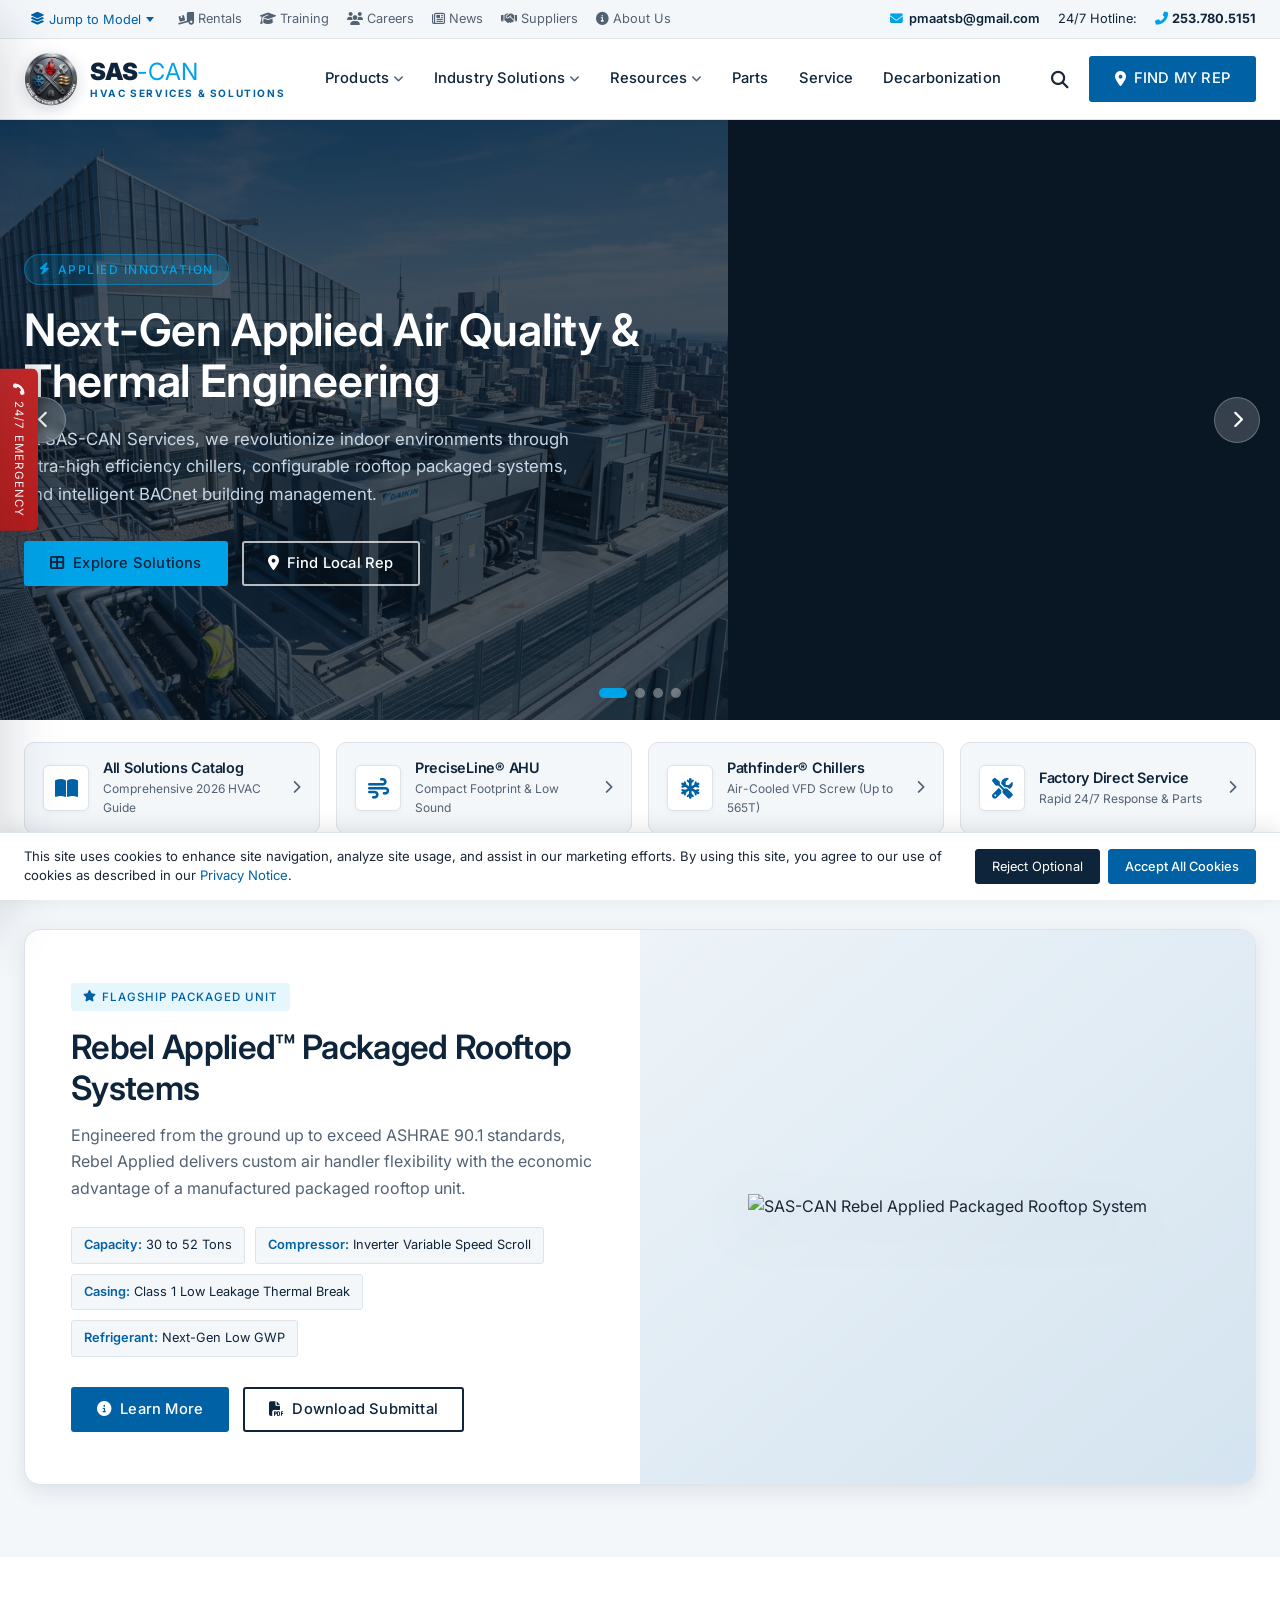
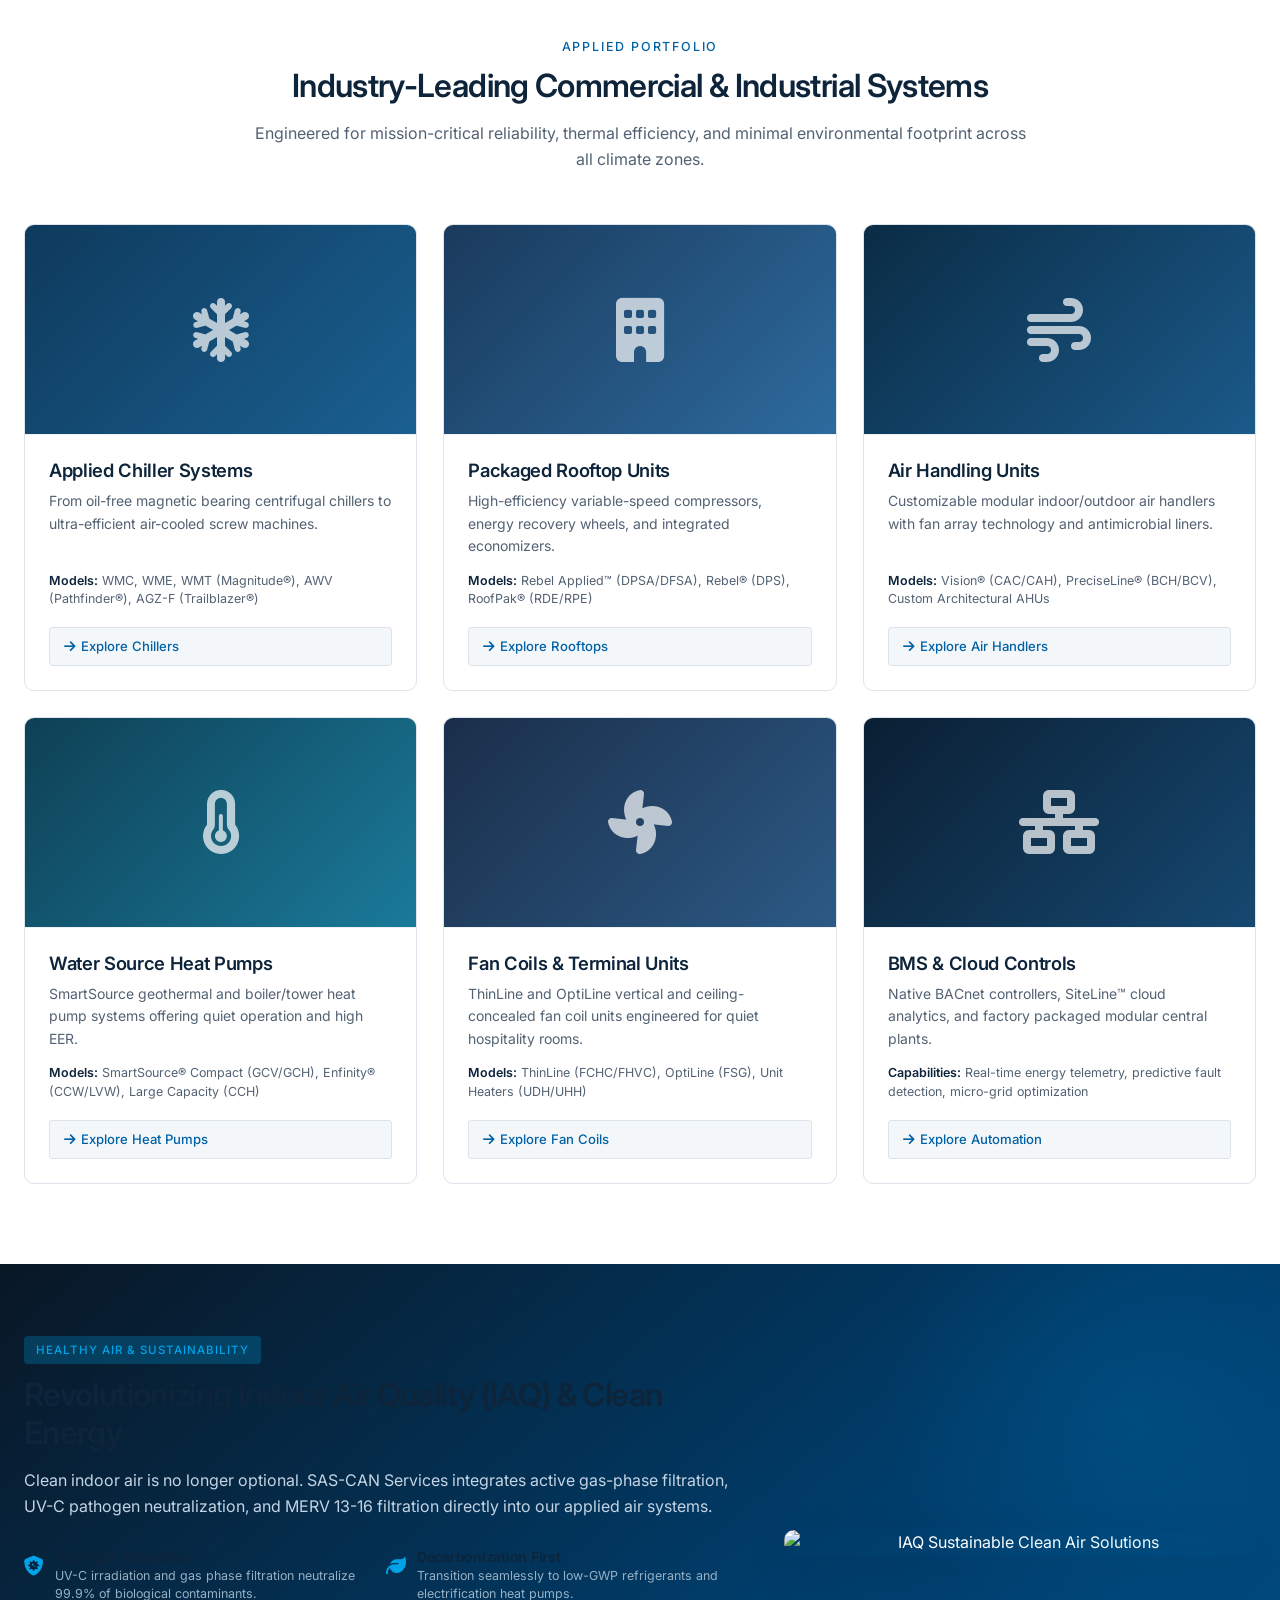
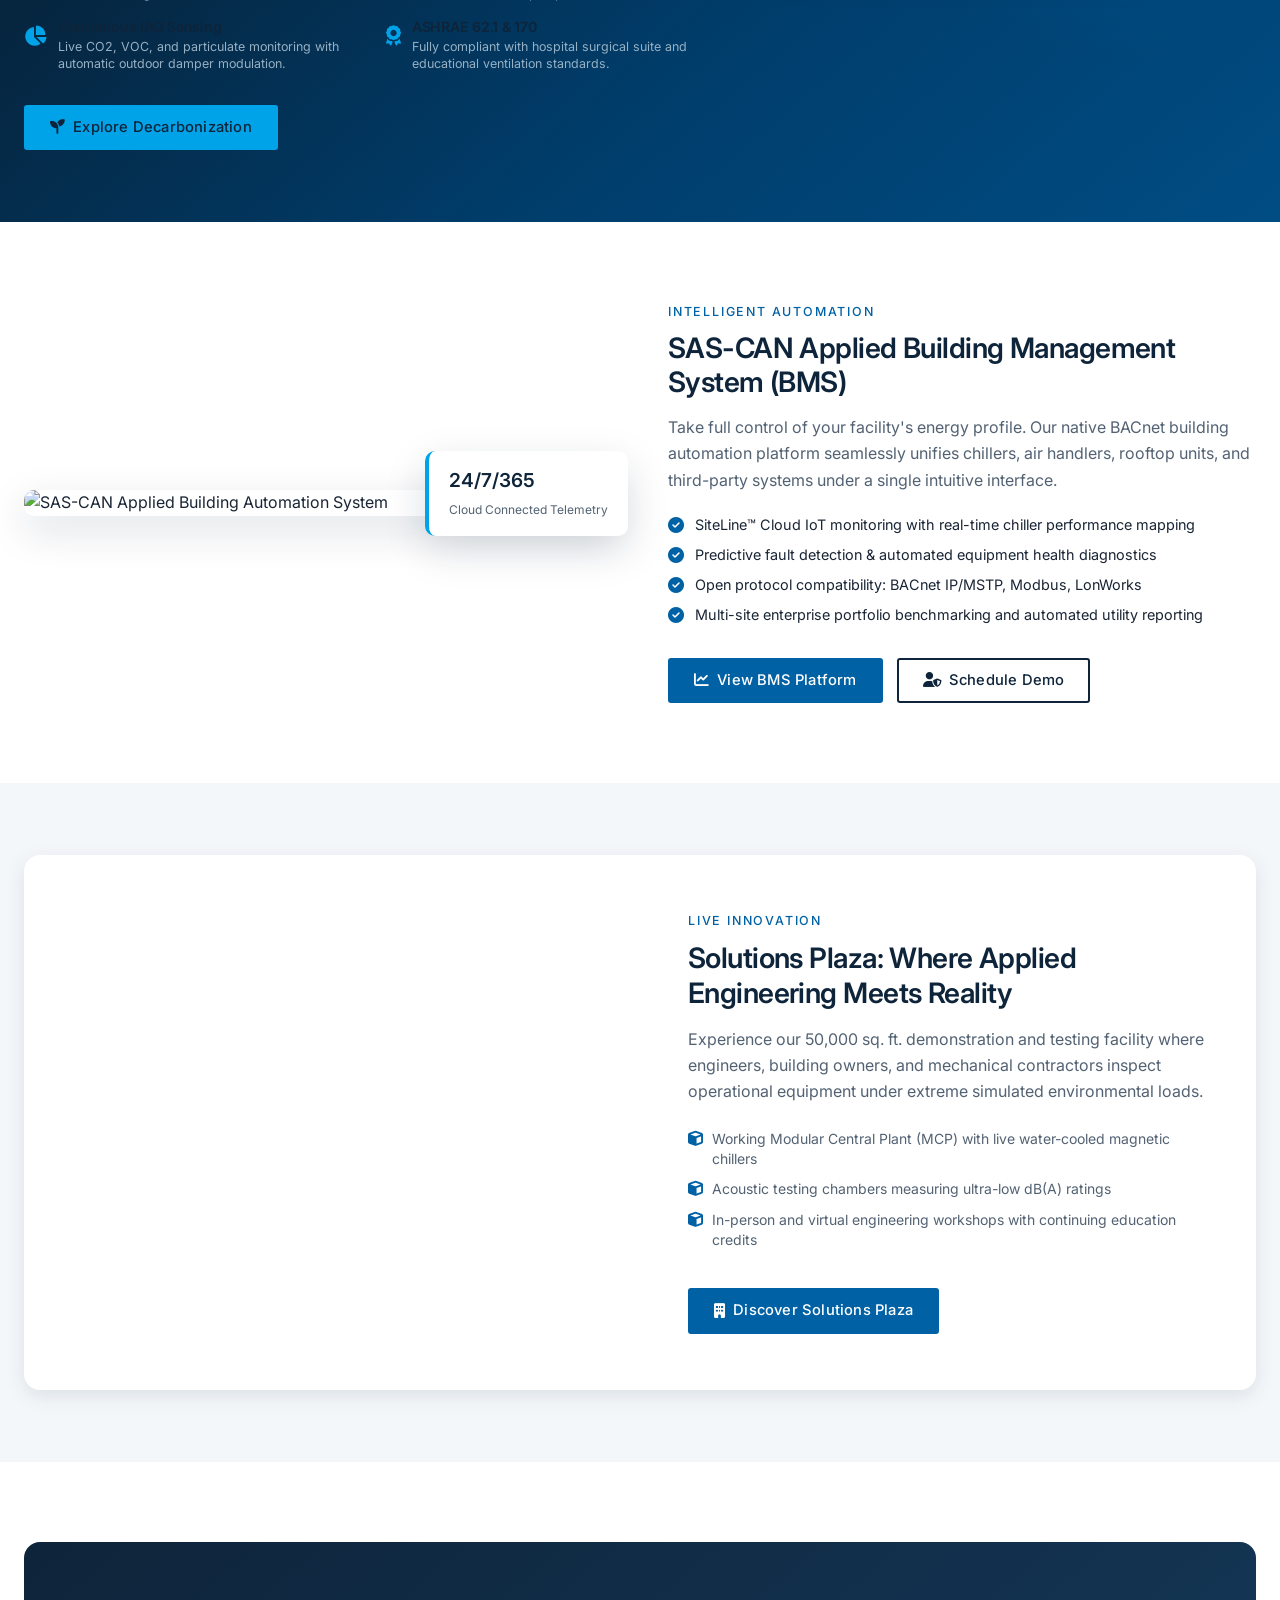
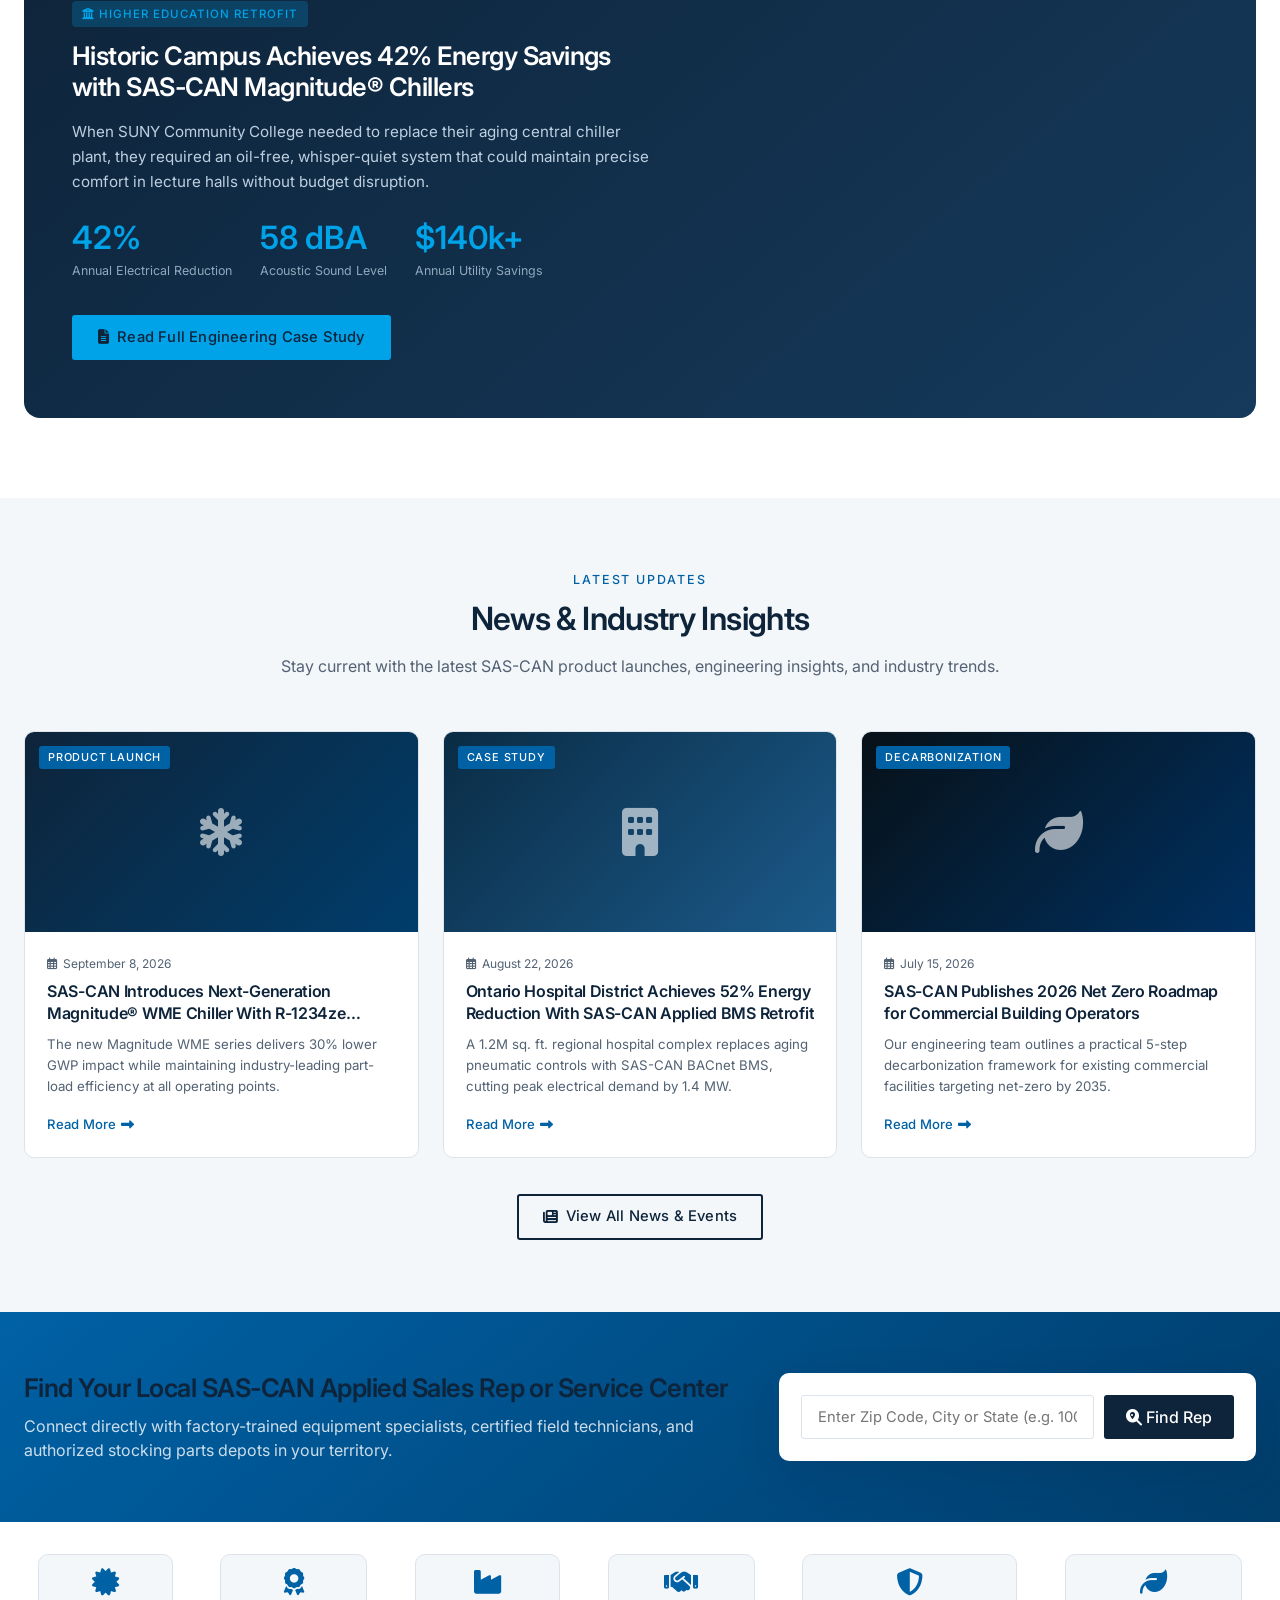
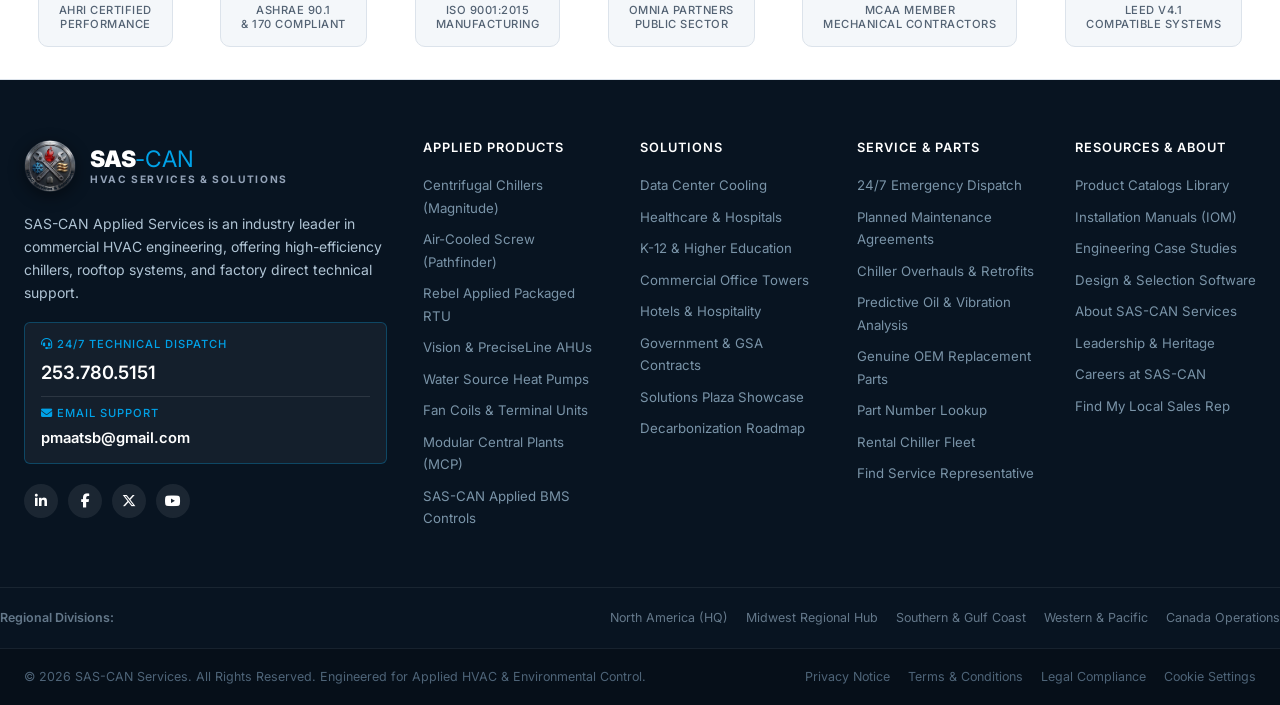
==== commit 927c2339: "feat: update official contact number to 253.780.5151 and email to pmaatsb@gmail.com site-wide" ====
--- a/index.html
+++ b/index.html
@@ -89,8 +89,9 @@
       </div>
 
       <div class="top-utility-right">
-        <div class="top-phone-highlight">
-          <span>24/7 Hotline:</span> <a href="tel:18007274822" style="color:var(--navy);font-weight:600;">1-800-SAS-HVAC (727-4822)</a>
+        <div class="top-phone-highlight" style="display:flex;align-items:center;gap:18px;">
+          <a href="mailto:pmaatsb@gmail.com" style="color:var(--navy);font-weight:600;text-decoration:none;display:flex;align-items:center;gap:6px;"><i class="fas fa-envelope" style="color:var(--cyan);"></i> pmaatsb@gmail.com</a>
+          <span>24/7 Hotline:</span> <a href="tel:2537805151" style="color:var(--navy);font-weight:700;"><i class="fas fa-phone-alt" style="color:var(--cyan);font-size:0.82rem;"></i> 253.780.5151</a>
         </div>
       </div>
     </div>
@@ -412,7 +413,8 @@
 
     <div class="mobile-drawer-footer">
       <span class="footer-label"><i class="fas fa-headset" style="color:var(--cyan)"></i> Emergency 24/7 Dispatch</span>
-      <a href="tel:18007274822" class="footer-phone"><i class="fas fa-phone-alt"></i> 1-800-SAS-HVAC</a>
+      <a href="tel:2537805151" class="footer-phone"><i class="fas fa-phone-alt"></i> 253.780.5151</a>
+      <a href="mailto:pmaatsb@gmail.com" class="footer-phone" style="font-size:0.86rem;margin-top:6px;word-break:break-all;"><i class="fas fa-envelope"></i> pmaatsb@gmail.com</a>
     </div>
   </nav>
 
@@ -488,7 +490,7 @@
             </p>
             <div class="hero-buttons">
               <a href="services.html" class="btn btn-cyan"><i class="fas fa-calendar-check"></i> Request Service</a>
-              <a href="tel:18007274822" class="btn btn-outline-white"><i class="fas fa-phone-alt"></i> Call 1-800-SAS-HVAC</a>
+              <a href="tel:2537805151" class="btn btn-outline-white"><i class="fas fa-phone-alt"></i> Call 253.780.5151</a>
             </div>
           </div>
         </div>
@@ -977,7 +979,11 @@
 
           <div class="footer-hotline-box">
             <span class="footer-hotline-label"><i class="fas fa-headset"></i> 24/7 Technical Dispatch</span>
-            <a href="tel:18007274822" class="footer-hotline-number">1-800-SAS-HVAC (727-4822)</a>
+            <a href="tel:2537805151" class="footer-hotline-number">253.780.5151</a>
+            <div style="margin-top:8px;padding-top:8px;border-top:1px solid rgba(255,255,255,0.1);">
+              <span class="footer-hotline-label"><i class="fas fa-envelope"></i> Email Support</span>
+              <a href="mailto:pmaatsb@gmail.com" style="color:#ffffff;font-size:0.92rem;font-weight:600;text-decoration:none;display:inline-block;transition:color 0.2s;" onmouseover="this.style.color='var(--cyan)'" onmouseout="this.style.color='#ffffff'">pmaatsb@gmail.com</a>
+            </div>
           </div>
 
           <div class="footer-social-links">
@@ -1080,7 +1086,7 @@
   </footer>
 
   <!-- Emergency Hotline Floating Tab -->
-  <a href="tel:18007274822" class="emergency-fab" title="24/7 Emergency HVAC Service">
+  <a href="tel:2537805151" class="emergency-fab" title="24/7 Emergency HVAC Service: 253.780.5151">
     <i class="fas fa-phone-alt" style="writing-mode:initial;transform:rotate(-90deg);"></i>
     <span>24/7 Emergency</span>
   </a>
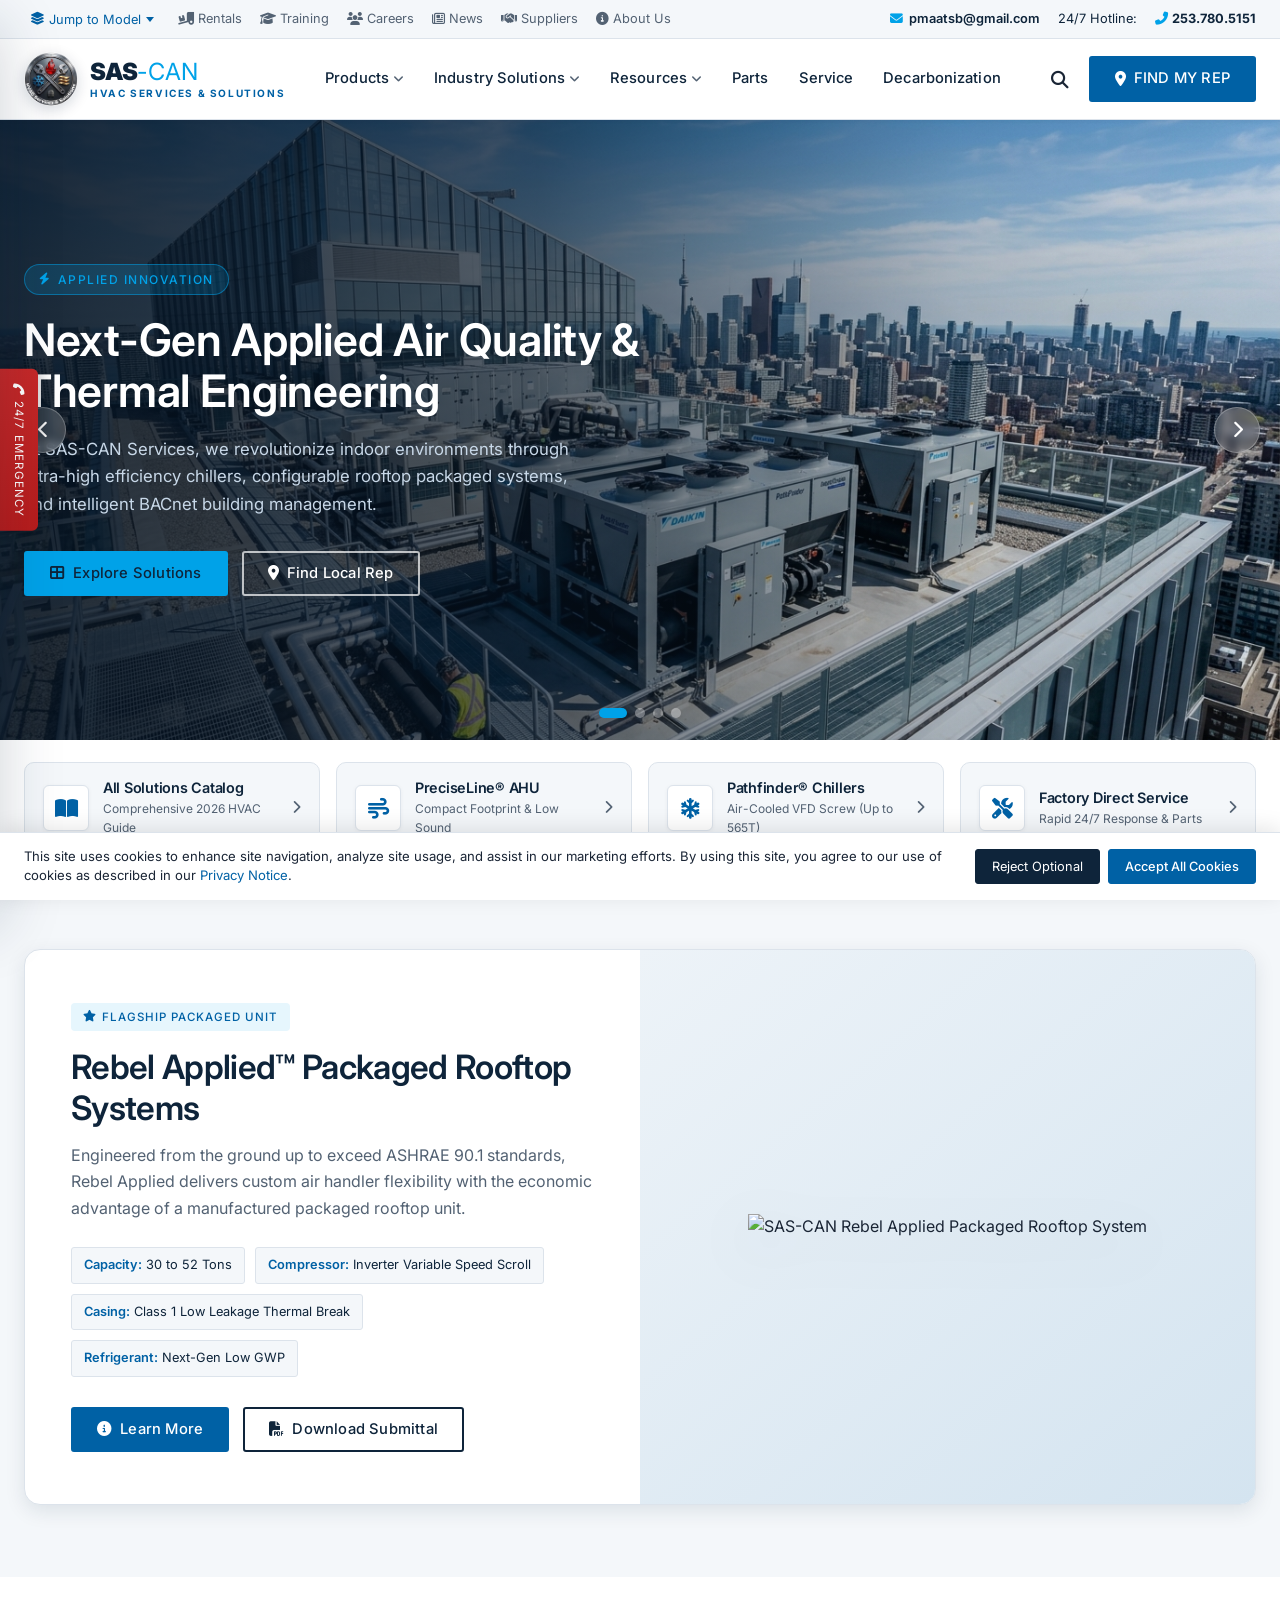
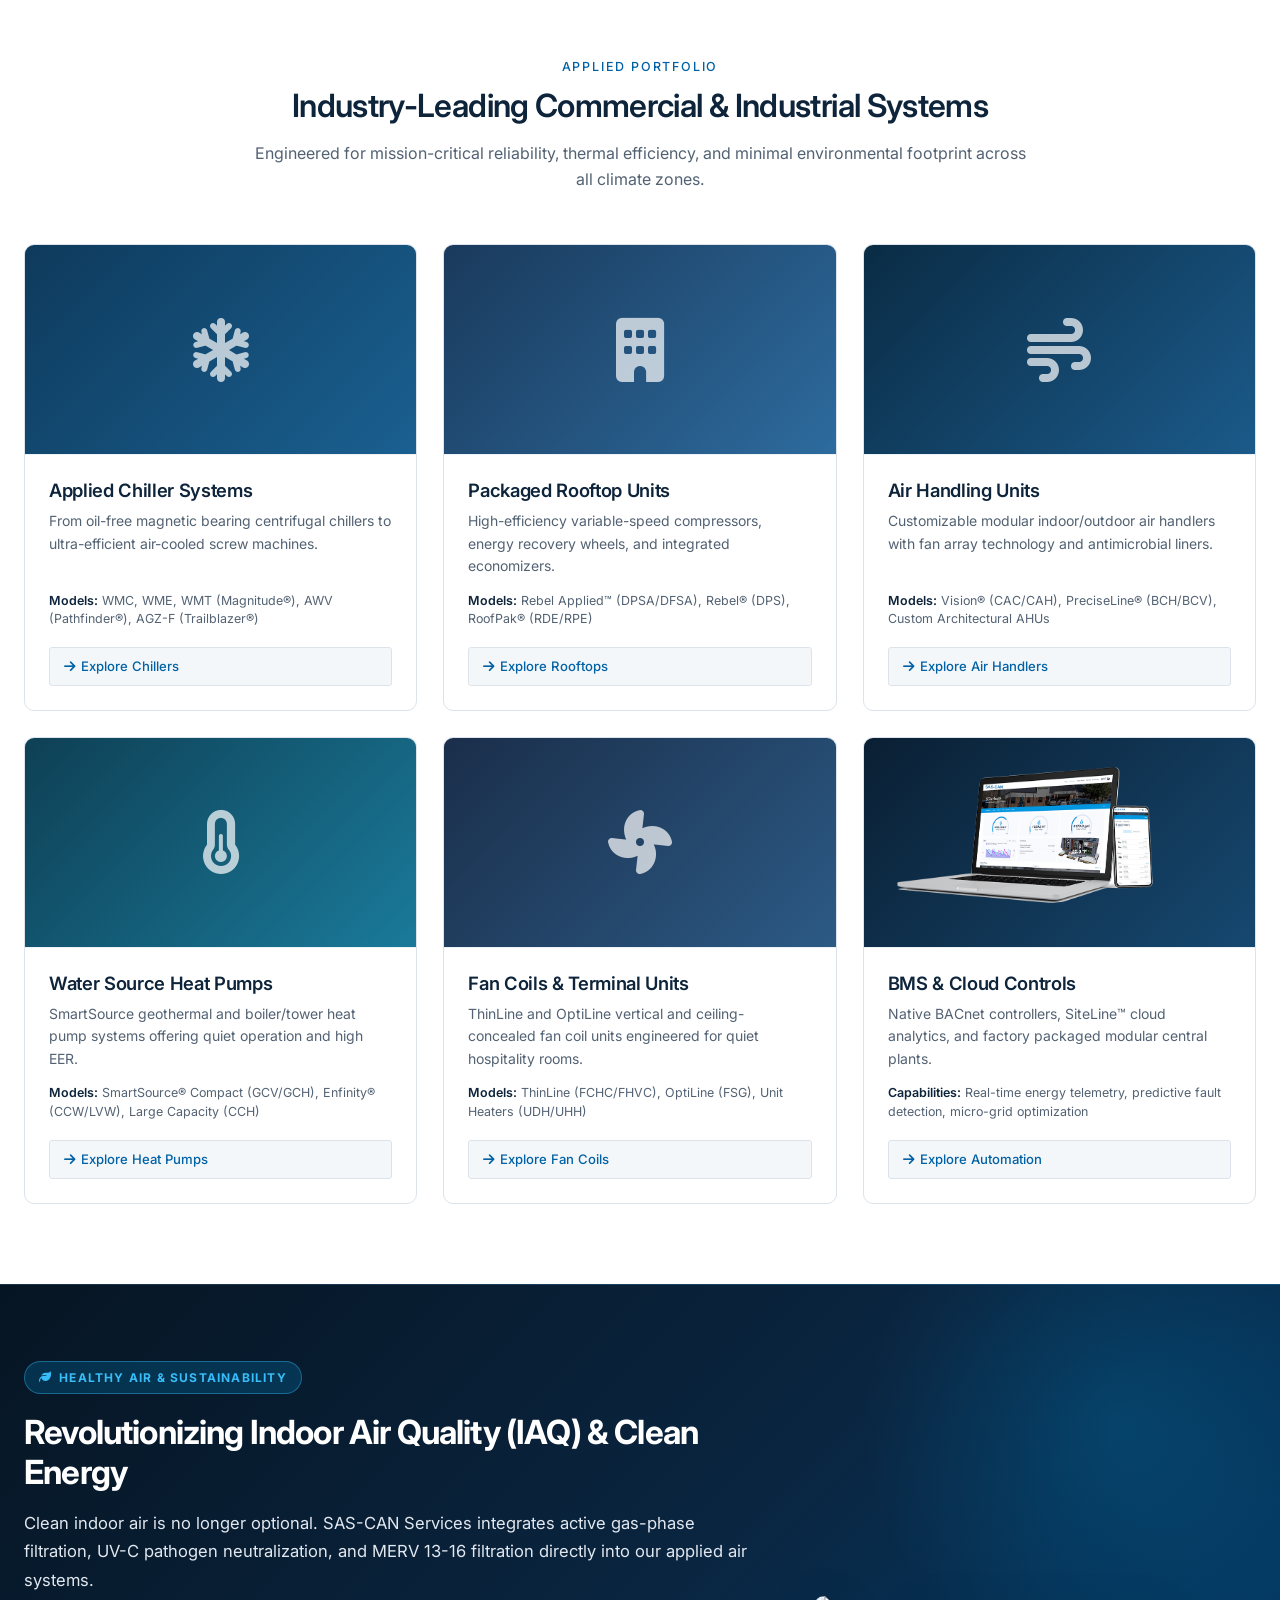
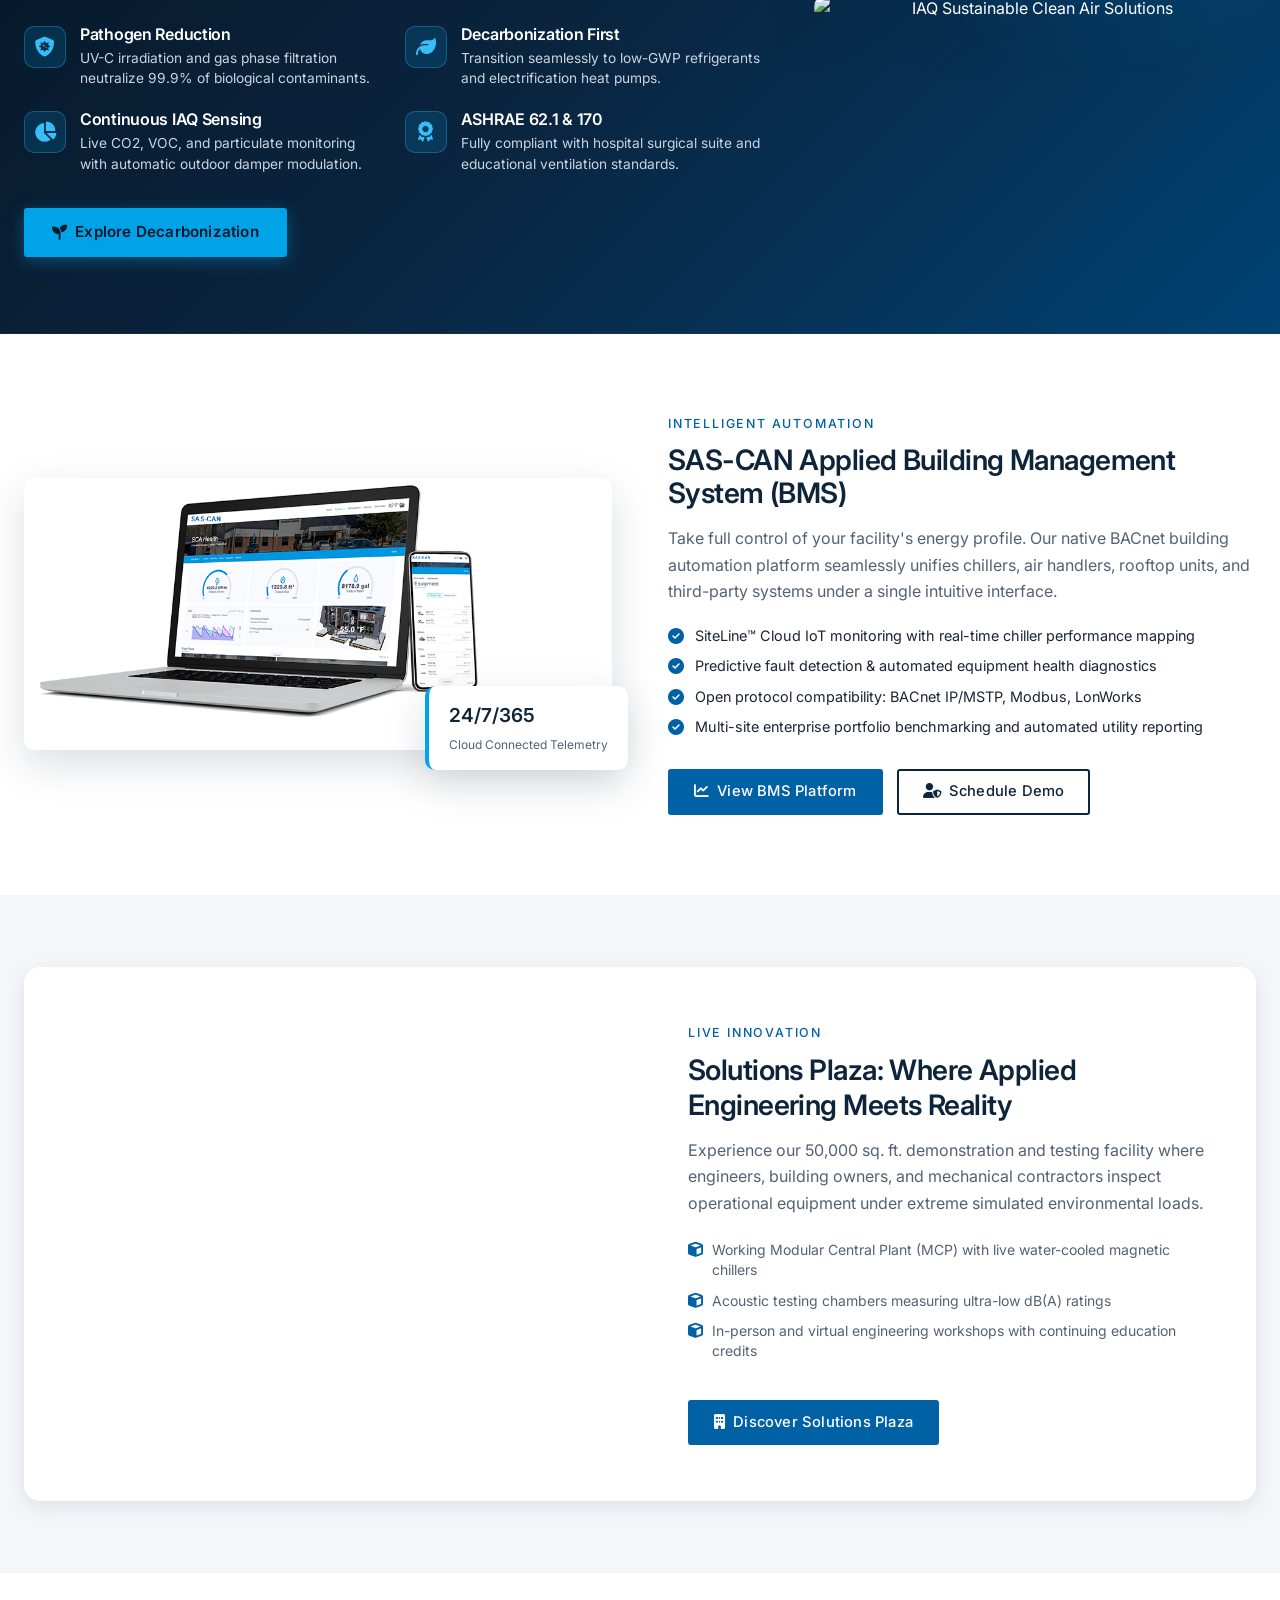
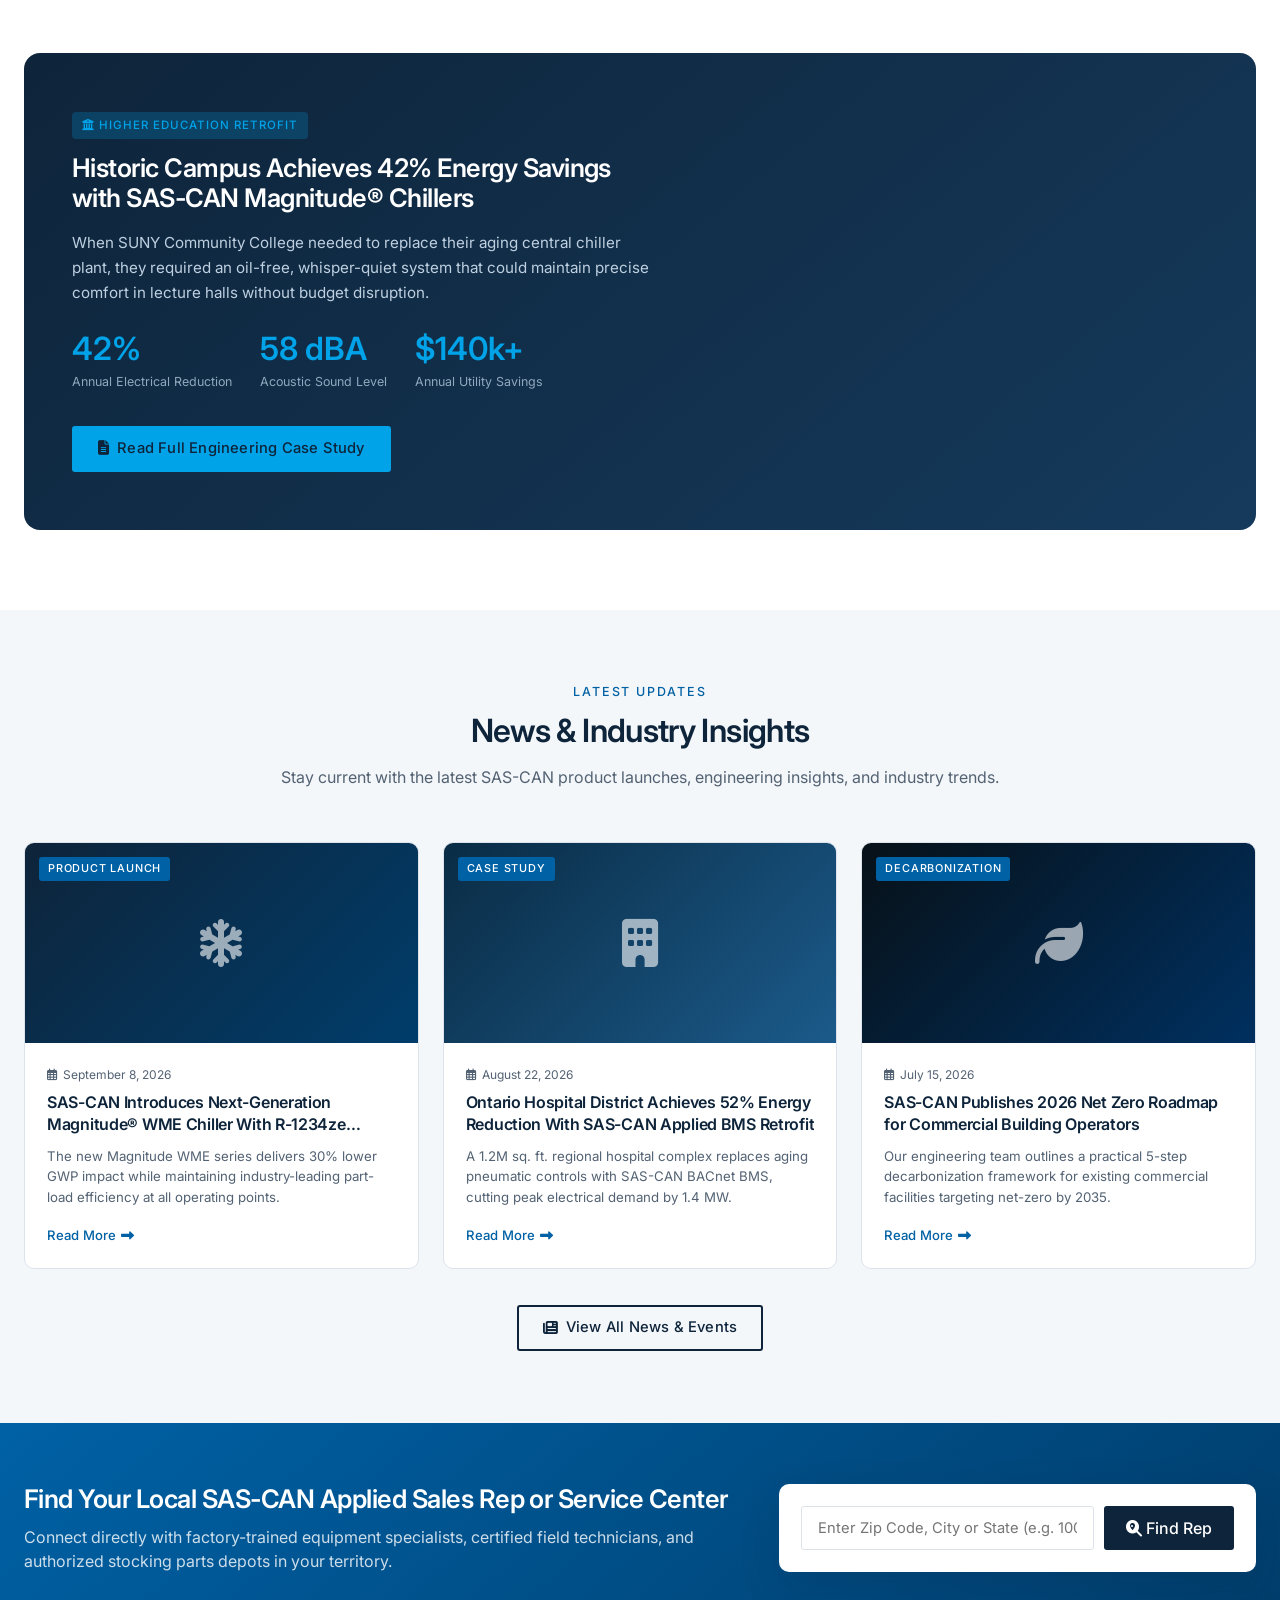
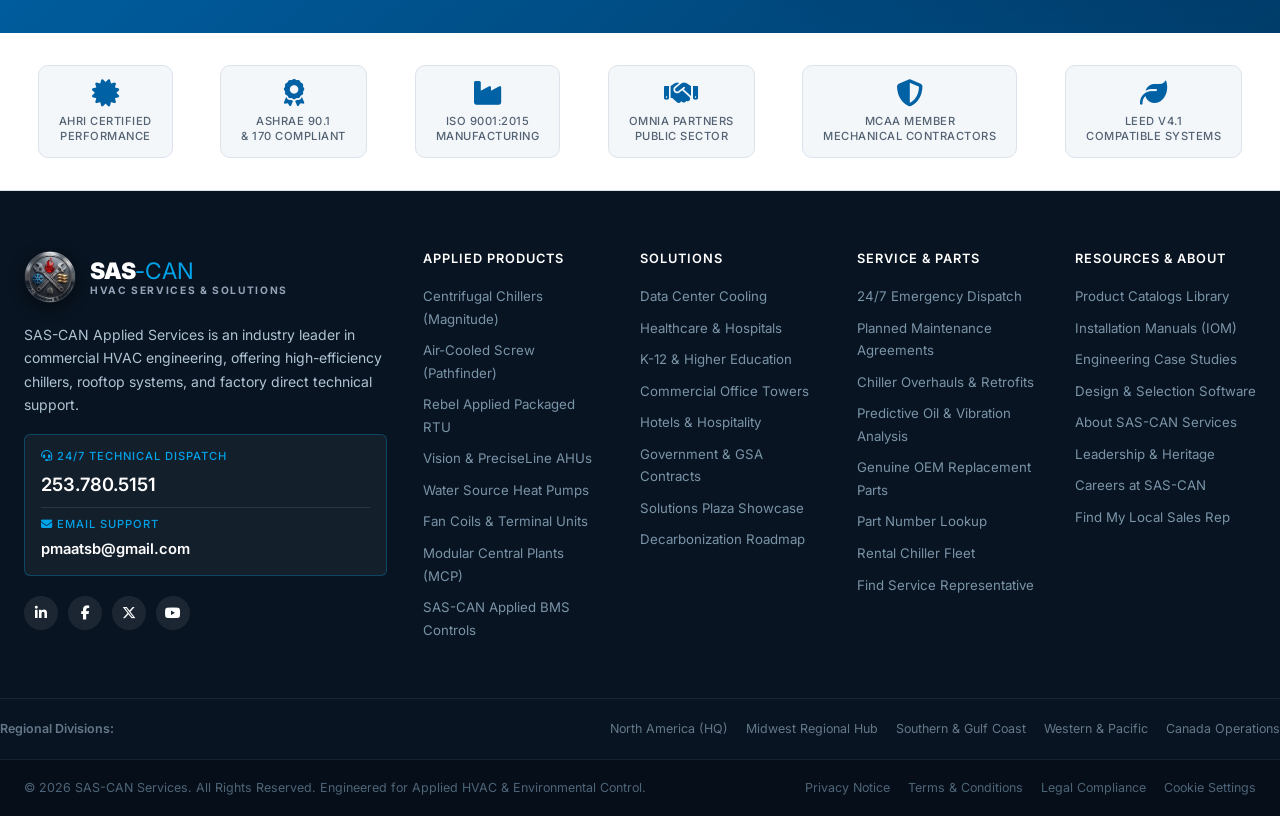
==== commit a1fe0b33: "fix: style IAQ section with crisp typography, replace all Daikin references and images with SAS-CAN " ====
--- a/index.html
+++ b/index.html
@@ -672,7 +672,7 @@
         <!-- Card 6: BMS & Controls -->
         <div class="product-cat-card fade-up">
           <div class="product-cat-img fallback-bms">
-            <img src="https://dotcom.blob.core.windows.net/sitefinity/images/default-source/about-us/daikinappliedbms-dropdown.png?sfvrsn=20040abc_1" alt="SAS-CAN BMS Controls" onerror="this.style.display='none';this.parentElement.insertAdjacentHTML('beforeend','<i class=&quot;fas fa-network-wired product-cat-img-icon&quot;></i>')">
+            <img src="assets/images/bms-platform.png" alt="SAS-CAN BMS Controls" onerror="this.style.display='none';this.parentElement.insertAdjacentHTML('beforeend','<i class=&quot;fas fa-network-wired product-cat-img-icon&quot;></i>')">
           </div>
           <div class="product-cat-content">
             <h3 class="product-cat-title">BMS &amp; Cloud Controls</h3>
@@ -693,7 +693,7 @@
     <div class="container">
       <div class="iaq-grid">
         <div class="iaq-content">
-          <span class="spotlight-badge" style="background:rgba(0,162,232,0.25);color:#00a2e8;margin-bottom:12px;display:inline-block;">Healthy Air &amp; Sustainability</span>
+          <span class="iaq-badge"><i class="fas fa-leaf"></i> Healthy Air &amp; Sustainability</span>
           <h2>Revolutionizing Indoor Air Quality (IAQ) &amp; Clean Energy</h2>
           <p>
             Clean indoor air is no longer optional. SAS-CAN Services integrates active gas-phase filtration, UV-C pathogen neutralization, and MERV 13-16 filtration directly into our applied air systems.
@@ -750,7 +750,7 @@
     <div class="container">
       <div class="bms-grid">
         <div class="bms-graphic">
-          <img src="https://dotcom.blob.core.windows.net/sitefinity/images/default-source/default-album/daikin-bms-homepage.png?sfvrsn=3c35429_0" alt="SAS-CAN Applied Building Automation System">
+          <img src="assets/images/bms-platform.png" alt="SAS-CAN Applied Building Automation System">
           <div class="bms-badge-float">
             <strong>24/7/365</strong>
             <span>Cloud Connected Telemetry</span>
@@ -843,7 +843,7 @@
   </section>
 
   <!-- ==========================================================================
-       NEWS & UPDATES SECTION (Daikin Applied style)
+       NEWS & UPDATES SECTION (SAS-CAN Applied style)
        ========================================================================== -->
   <section class="news-section">
     <div class="container">
@@ -1079,7 +1079,7 @@
           <a href="resources.html#privacy">Privacy Notice</a>
           <a href="resources.html#terms">Terms &amp; Conditions</a>
           <a href="resources.html#compliance">Legal Compliance</a>
-          <a href="javascript:void(0)" onclick="typeof DaikinConsent!=='undefined'?null:document.getElementById('cookie-consent-bar').style.display='block'">Cookie Settings</a>
+          <a href="javascript:void(0)" onclick="typeof SASConsent!=='undefined'?null:document.getElementById('cookie-consent-bar').style.display='block'">Cookie Settings</a>
         </div>
       </div>
     </div>
--- a/assets/css/style.css
+++ b/assets/css/style.css
@@ -1,6 +1,6 @@
 /* ==========================================================================
    SAS-CAN Services — Master Corporate Stylesheet v2.0
-   Deep-matched to Daikin Applied (daikinapplied.com) — All bugs fixed
+   Commercial & Industrial Applied HVAC Solutions
    ========================================================================== */
 
 /* ─── DESIGN TOKENS ──────────────────────────────────────────────────────── */
@@ -835,48 +835,58 @@
 }
 
 /* ============================================================
-   HERO SLIDER — FULLY FIXED
+   HERO SLIDER
    ============================================================ */
 .hero-slider-section {
   position: relative;
-  background: var(--navy-dark);
   overflow: hidden;
+  width: 100%;
+  background: #071828;
 }
 .hero-slider-container {
   position: relative;
-  min-height: 600px;
-  display: flex;
-  align-items: stretch;
-}
+  width: 100%;
+  height: 620px;
+  min-height: 620px;
+}
+/* All slides are absolutely stacked on top of each other — full width/height */
 .hero-slide {
   position: absolute;
-  inset: 0;
+  top: 0;
+  left: 0;
+  width: 100%;
+  height: 100%;
   display: flex;
   align-items: center;
   opacity: 0;
   visibility: hidden;
-  transition: opacity .9s ease, visibility .9s;
+  pointer-events: none;
+  transition: opacity 0.85s cubic-bezier(0.4,0,0.2,1), visibility 0.85s;
   background-size: cover;
-  background-position: center;
+  background-position: center center;
   background-repeat: no-repeat;
-  min-height: 600px;
+  z-index: 1;
 }
 .hero-slide.active {
   opacity: 1;
   visibility: visible;
-  position: relative;
-  z-index: 1;
-}
-/* Background color fallbacks for hero slides */
-.hero-slide:nth-child(1) { background-color: #071828; }
-.hero-slide:nth-child(2) { background-color: #0a1e33; }
-.hero-slide:nth-child(3) { background-color: #071622; }
-.hero-slide:nth-child(4) { background-color: #071118; }
-
+  pointer-events: auto;
+  z-index: 2;
+}
+/* Overlay: left-biased gradient so image is visible on the right */
 .hero-overlay {
   position: absolute;
-  inset: 0;
-  background: rgba(9, 23, 37, 0.72);
+  top: 0;
+  left: 0;
+  width: 100%;
+  height: 100%;
+  background: linear-gradient(
+    to right,
+    rgba(5, 18, 32, 0.88) 0%,
+    rgba(5, 18, 32, 0.65) 42%,
+    rgba(5, 18, 32, 0.22) 75%,
+    rgba(5, 18, 32, 0.08) 100%
+  );
   z-index: 1;
 }
 .hero-content {
@@ -1209,30 +1219,105 @@
    IAQ / DECARBONIZATION BANNER
    ============================================================ */
 .iaq-banner-section {
-  background: linear-gradient(140deg, #091725 0%, #003d6b 60%, #004d84 100%);
+  background: linear-gradient(135deg, #061523 0%, #0a2540 50%, #004273 100%);
   color: #fff;
-  padding: 72px 0;
+  padding: 76px 0;
   position: relative;
   overflow: hidden;
+  border-top: 1px solid rgba(255, 255, 255, 0.08);
+  border-bottom: 1px solid rgba(255, 255, 255, 0.08);
 }
 .iaq-banner-section::before {
   content: '';
   position: absolute;
-  top: -100px; right: -100px;
-  width: 500px; height: 500px;
-  background: radial-gradient(circle, rgba(0,162,232,.12) 0%, transparent 70%);
+  top: -120px; right: -100px;
+  width: 520px; height: 520px;
+  background: radial-gradient(circle, rgba(0,162,232,.18) 0%, transparent 70%);
   pointer-events: none;
 }
-.iaq-grid { display: grid; grid-template-columns: 1.2fr 0.8fr; align-items: center; gap: 52px; }
-.iaq-content h2 { font-size: clamp(1.7rem, 2.5vw, 2.4rem); font-weight: 600; letter-spacing: -0.02em; margin-bottom: 14px; line-height: 1.2; }
-.iaq-content p  { font-size: 1rem; color: #c4d4e4; margin-bottom: 28px; line-height: 1.65; }
-.iaq-features   { display: grid; grid-template-columns: repeat(2,1fr); gap: 16px; margin-bottom: 32px; }
-.iaq-feature-item { display: flex; align-items: flex-start; gap: 11px; }
-.iaq-feature-icon { color: var(--cyan); font-size: 1.25rem; margin-top: 2px; flex-shrink: 0; }
-.iaq-feature-text h5 { font-size: .88rem; font-weight: 600; margin-bottom: 2px; }
-.iaq-feature-text p  { font-size: .78rem; color: #96b0c4; margin: 0; line-height: 1.4; }
-.iaq-graphic { text-align: center; }
-.iaq-graphic img { max-height: 320px; margin: 0 auto; border-radius: var(--r-md); box-shadow: var(--shadow-lg); }
+.iaq-grid { display: grid; grid-template-columns: 1.25fr 0.75fr; align-items: center; gap: 52px; }
+.iaq-content { position: relative; z-index: 2; }
+.iaq-content h2 { 
+  font-size: clamp(1.85rem, 2.6vw, 2.5rem); 
+  font-weight: 700; 
+  letter-spacing: -0.025em; 
+  margin-bottom: 16px; 
+  line-height: 1.22; 
+  color: #ffffff !important; 
+}
+.iaq-content p { 
+  font-size: 1.04rem; 
+  color: #e2e8f0 !important; 
+  margin-bottom: 30px; 
+  line-height: 1.7; 
+}
+.iaq-badge {
+  display: inline-flex;
+  align-items: center;
+  gap: 7px;
+  background: rgba(0, 162, 232, 0.20) !important;
+  color: #38bdf8 !important;
+  border: 1px solid rgba(56, 189, 248, 0.4);
+  font-size: .75rem;
+  font-weight: 700;
+  text-transform: uppercase;
+  letter-spacing: 1.2px;
+  padding: 6px 14px;
+  border-radius: 20px;
+  margin-bottom: 18px;
+}
+.iaq-features { display: grid; grid-template-columns: repeat(2, 1fr); gap: 20px 24px; margin-bottom: 34px; }
+.iaq-feature-item { display: flex; align-items: flex-start; gap: 14px; }
+.iaq-feature-icon { 
+  color: #38bdf8; 
+  font-size: 1.25rem; 
+  margin-top: 2px; 
+  flex-shrink: 0; 
+  background: rgba(0, 162, 232, 0.16);
+  width: 42px;
+  height: 42px;
+  border-radius: 10px;
+  display: flex;
+  align-items: center;
+  justify-content: center;
+  border: 1px solid rgba(56, 189, 248, 0.3);
+}
+.iaq-feature-text h5 { 
+  font-size: 1rem; 
+  font-weight: 600; 
+  margin-bottom: 4px; 
+  color: #ffffff !important; 
+}
+.iaq-feature-text p { 
+  font-size: .86rem; 
+  color: #cbd5e1 !important; 
+  margin: 0; 
+  line-height: 1.5; 
+}
+.iaq-content .btn-cyan {
+  background: var(--cyan);
+  color: #071828 !important;
+  border-color: var(--cyan);
+  font-weight: 600;
+  font-size: 0.95rem;
+  padding: 13px 26px;
+  border-radius: var(--r-xs);
+  box-shadow: 0 4px 16px rgba(0, 162, 232, 0.35);
+}
+.iaq-content .btn-cyan:hover {
+  background: #38bdf8;
+  border-color: #38bdf8;
+  color: #071828 !important;
+  transform: translateY(-2px);
+  box-shadow: 0 8px 24px rgba(0, 162, 232, 0.5);
+}
+.iaq-graphic { text-align: center; position: relative; z-index: 2; }
+.iaq-graphic img { 
+  max-height: 330px; 
+  margin: 0 auto; 
+  border-radius: var(--r-md); 
+  filter: drop-shadow(0 15px 25px rgba(0,0,0,0.45)); 
+}
 
 /* ============================================================
    BMS PLATFORM SECTION
@@ -1400,7 +1485,7 @@
    ============================================================ */
 .locator-banner-section { padding: 60px 0; background: linear-gradient(140deg, #0061a5 0%, #003d6b 100%); color: #fff; }
 .locator-banner-grid    { display: grid; grid-template-columns: 1.2fr 0.8fr; align-items: center; gap: 40px; }
-.locator-banner-text h2 { font-size: clamp(1.5rem, 2vw, 2.2rem); font-weight: 600; letter-spacing: -0.02em; margin-bottom: 10px; }
+.locator-banner-text h2 { font-size: clamp(1.5rem, 2vw, 2.2rem); font-weight: 600; letter-spacing: -0.02em; margin-bottom: 10px; color: #fff !important; }
 .locator-banner-text p  { font-size: 1rem; color: rgba(255,255,255,.8); line-height: 1.5; }
 .locator-quick-form { background: #fff; padding: 22px; border-radius: var(--r-md); box-shadow: var(--shadow-lg); display: flex; gap: 10px; }
 .locator-input { flex: 1; padding: 12px 16px; border: 1px solid var(--border); border-radius: var(--r-xs); font-size: .92rem; outline: none; }
@@ -1812,10 +1897,12 @@
    RESPONSIVE — 900px
    ============================================================ */
 @media (max-width: 900px) {
-  .hero-slider-container, .hero-slide { min-height: 500px; }
+  .hero-slider-container { height: 500px; min-height: 500px; }
+  .hero-slide { height: 100%; min-height: 500px; }
   .hero-content { padding: 60px 0; }
   .news-grid { grid-template-columns: repeat(2,1fr); }
   .stats-row { grid-template-columns: repeat(2,1fr); }
+  .iaq-grid { grid-template-columns: 1fr; gap: 36px; }
   .iaq-features { grid-template-columns: 1fr; }
 }
 
@@ -1829,7 +1916,9 @@
   .brand-title { font-size: 1.3rem; }
   .brand-subtitle { font-size: 0.58rem; }
 
-  .hero-slider-container, .hero-slide { min-height: 440px; }
+  .hero-slider-container { height: 480px; min-height: 480px; }
+  .hero-slide { height: 100%; min-height: 480px; }
+  .hero-overlay { background: linear-gradient(180deg, rgba(7, 24, 40, 0.86) 0%, rgba(7, 24, 40, 0.72) 100%); }
   .hero-content { padding: 48px 0; max-width: 100%; }
   .hero-title { font-size: clamp(1.65rem, 5vw, 2.1rem); }
   .hero-description { font-size: .95rem; }
@@ -1873,7 +1962,8 @@
 @media (max-width: 480px) {
   .container { padding: 0 16px; }
 
-  .hero-slider-container, .hero-slide { min-height: 380px; }
+  .hero-slider-container { height: 380px; min-height: 380px; }
+  .hero-slide { height: 100%; min-height: 380px; }
   .hero-title { font-size: 1.55rem; }
   .hero-description { font-size: .90rem; margin-bottom: 24px; }
   .hero-eyebrow { font-size: .68rem; }
